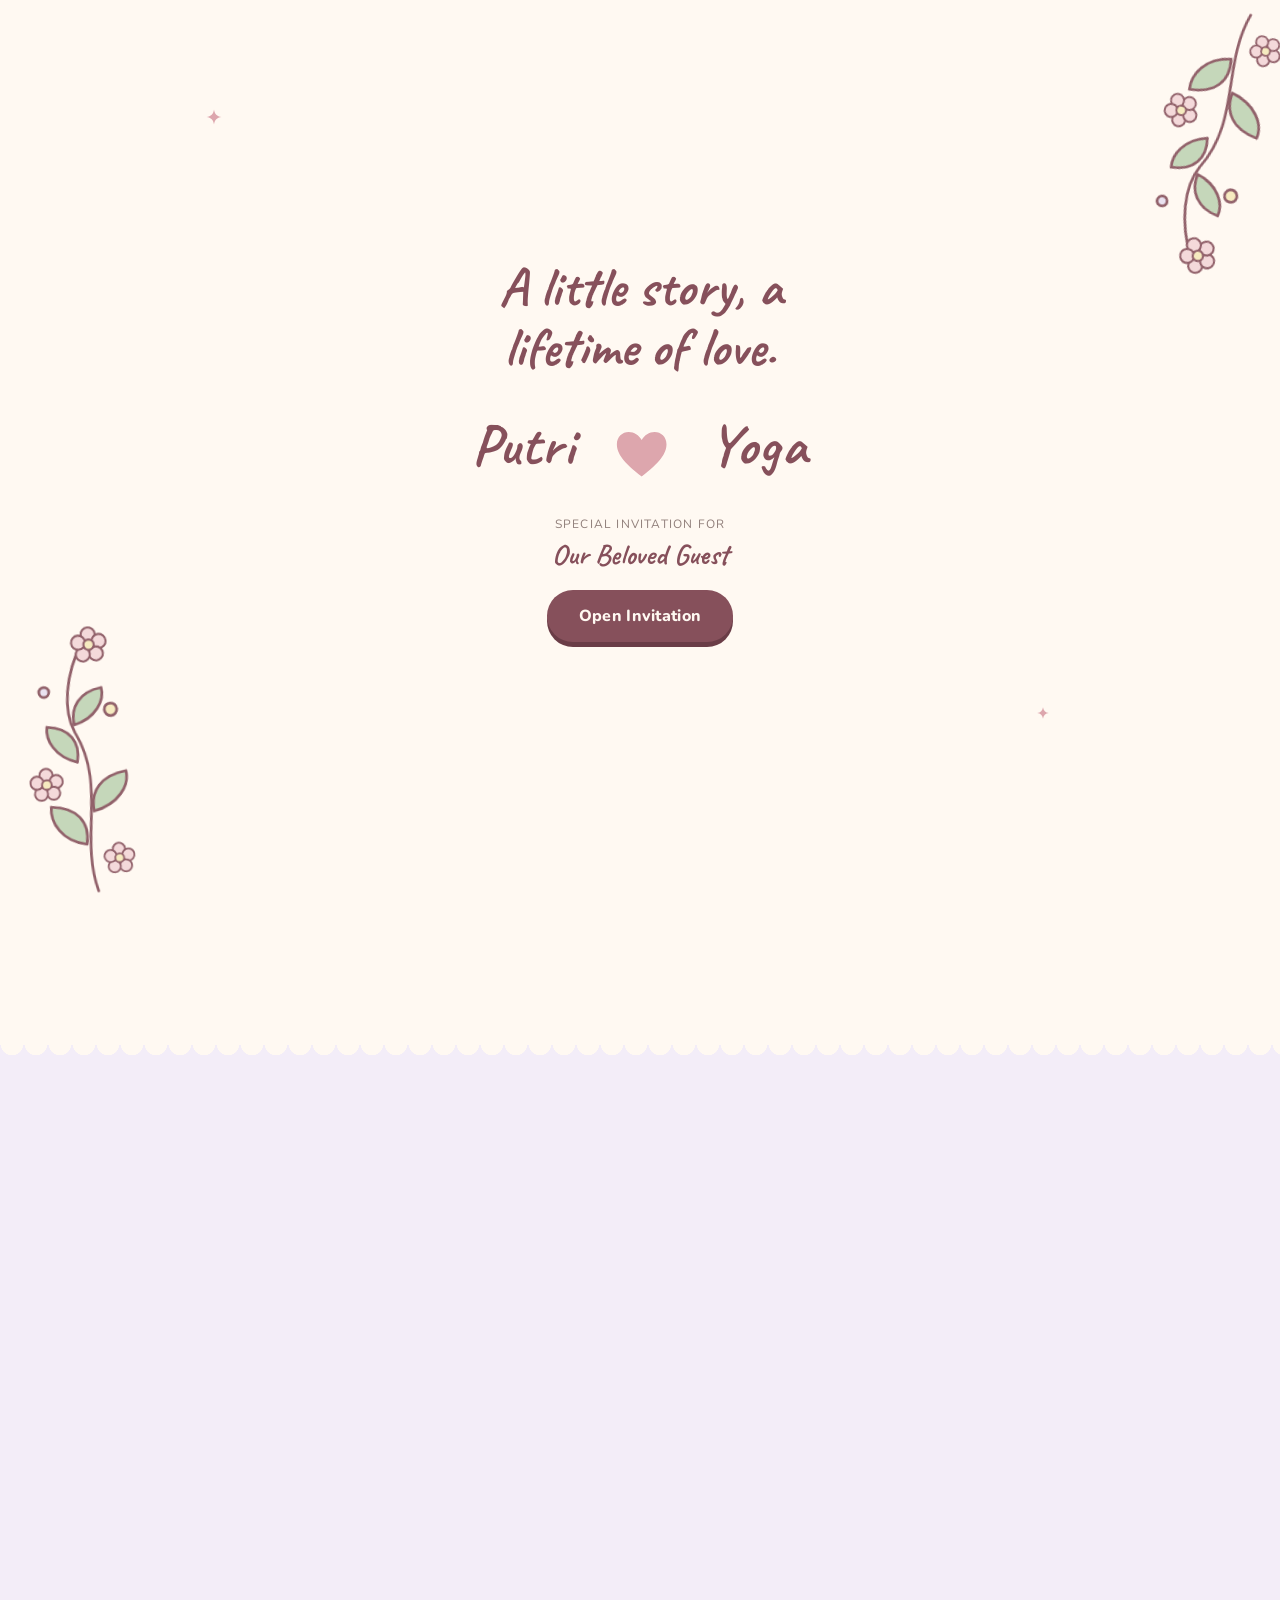
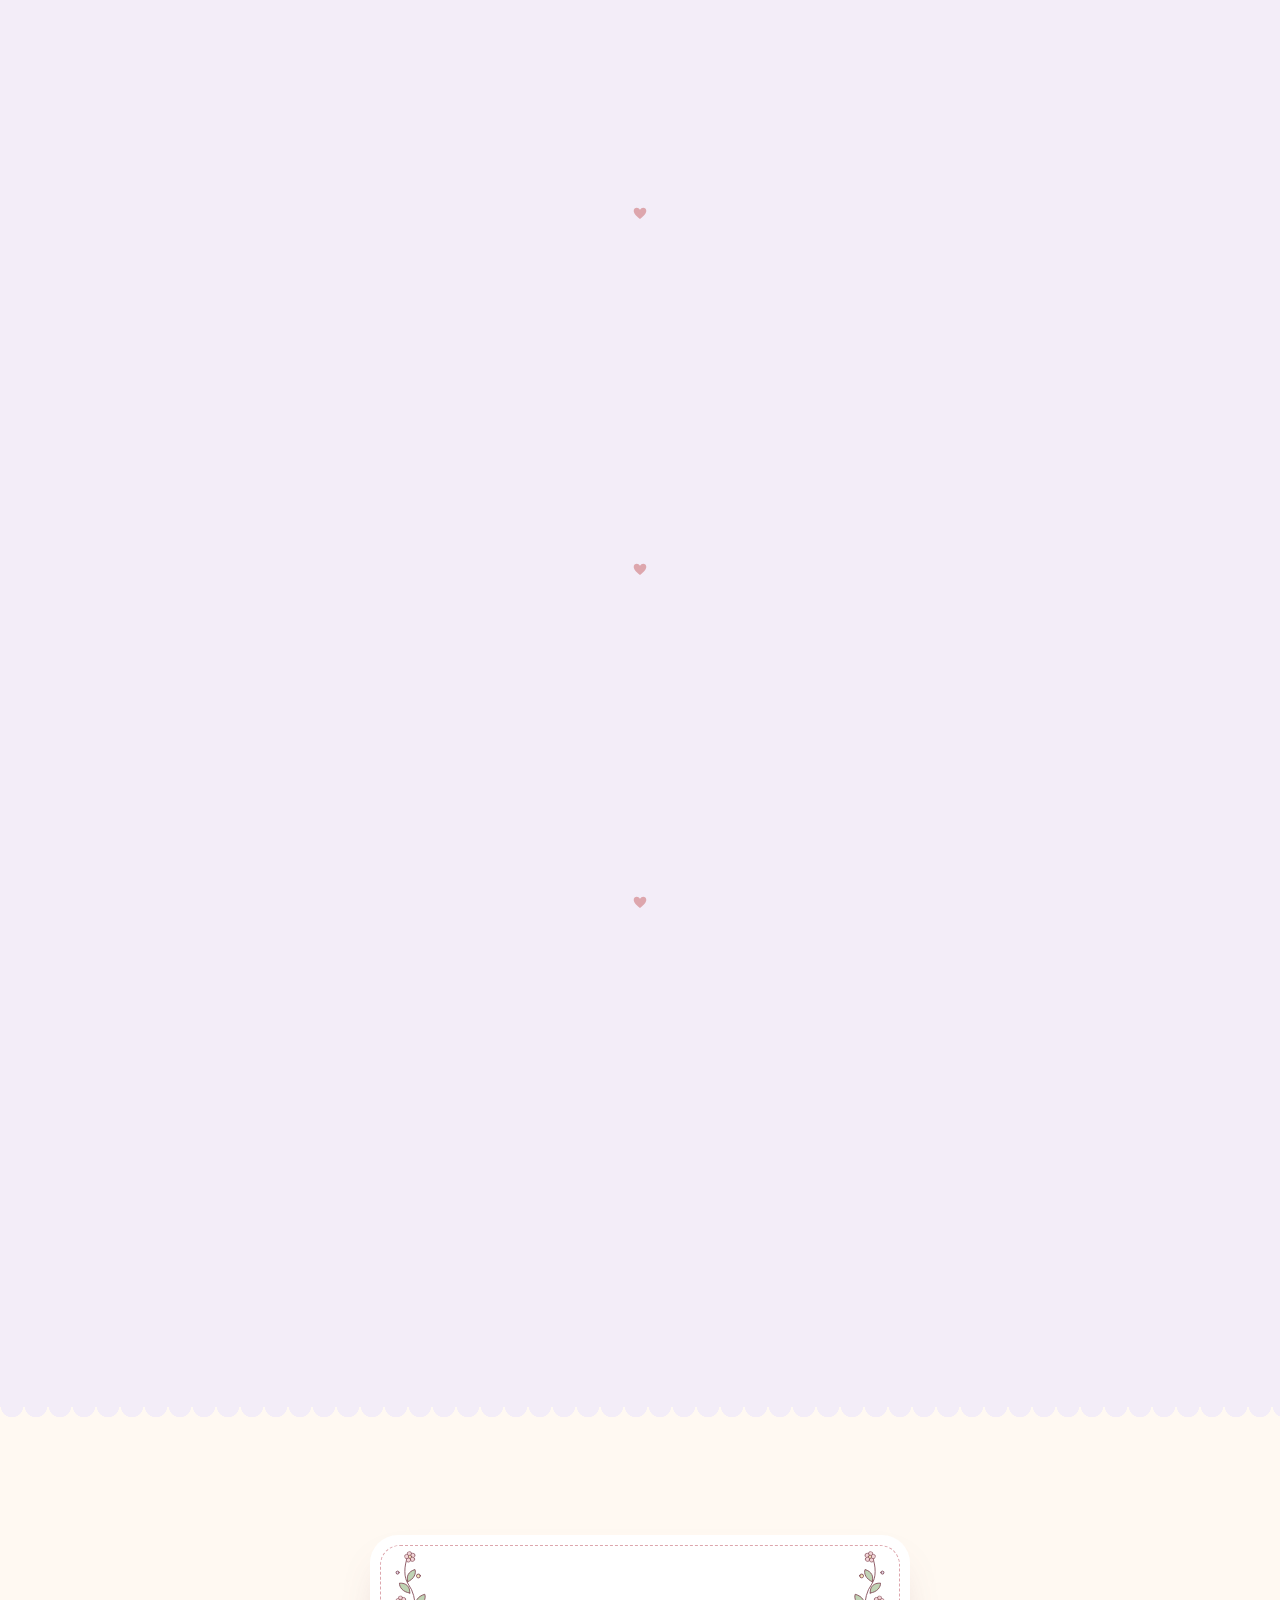
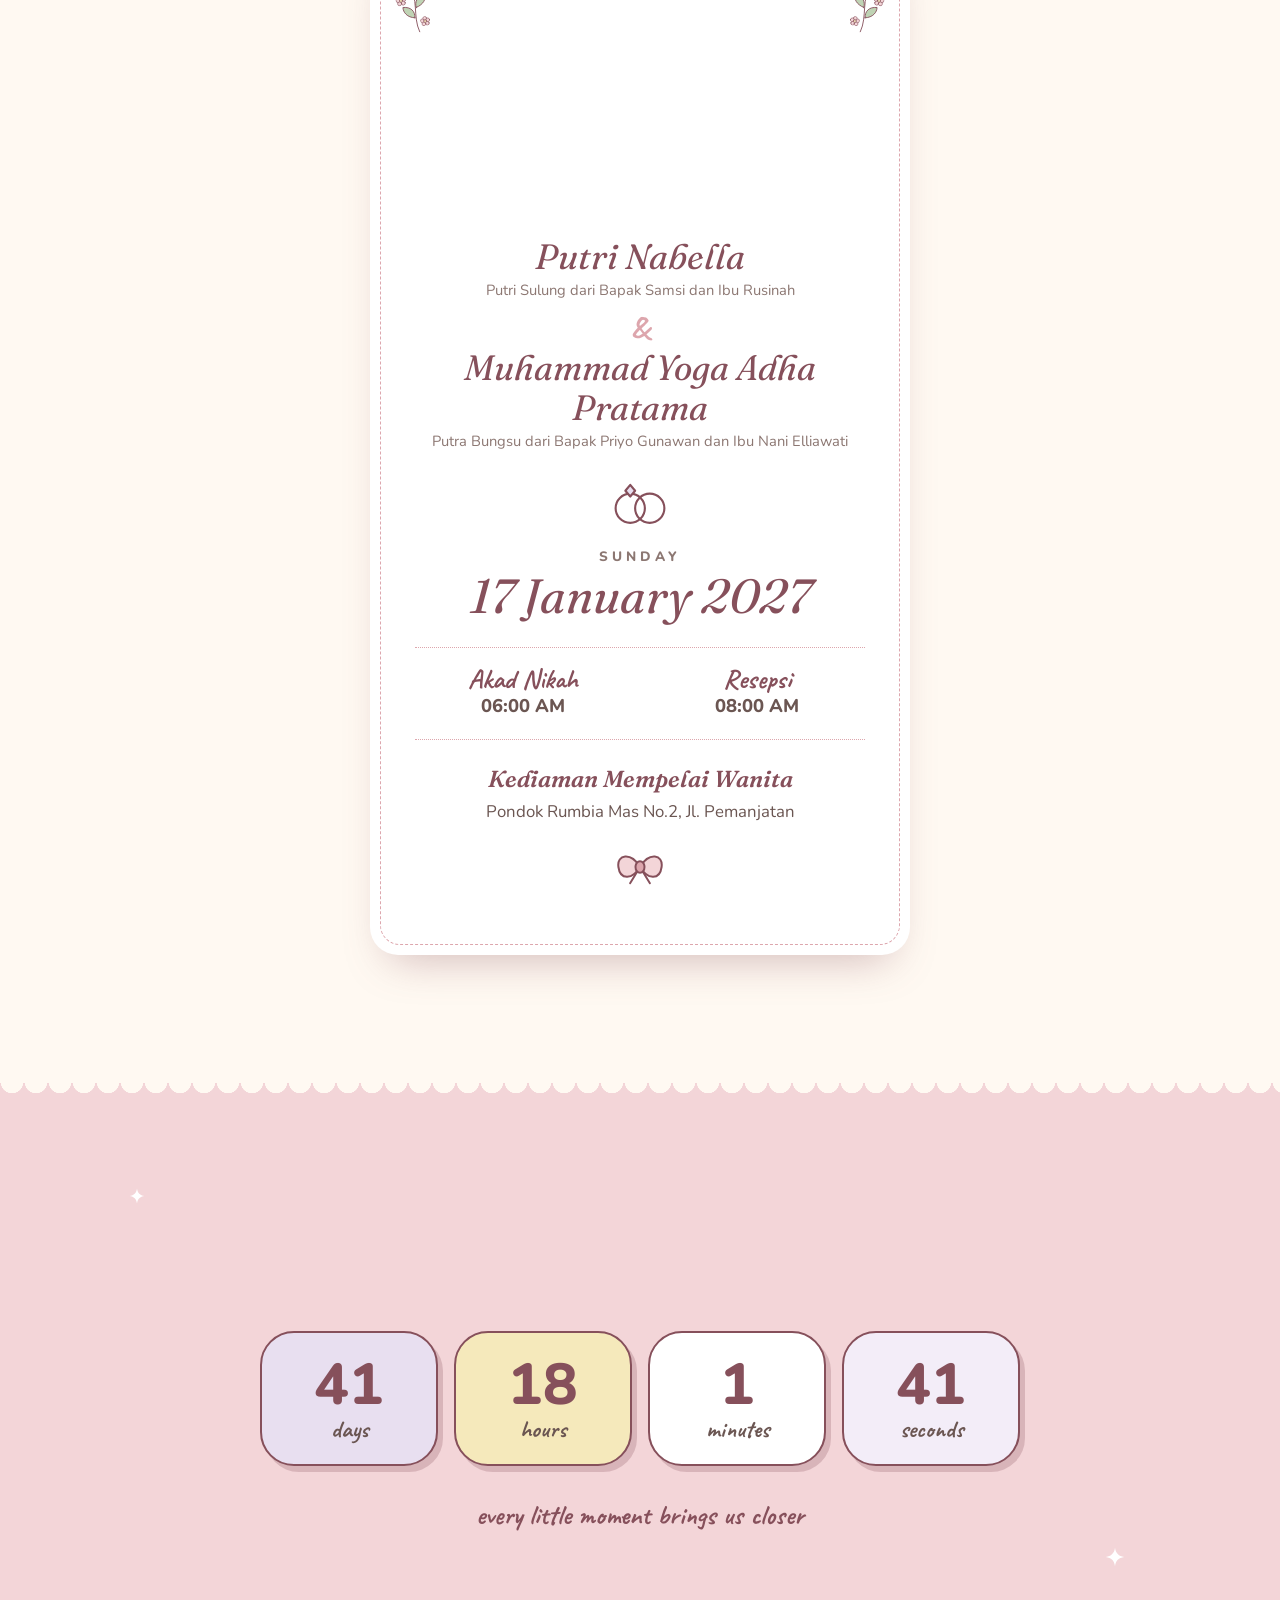
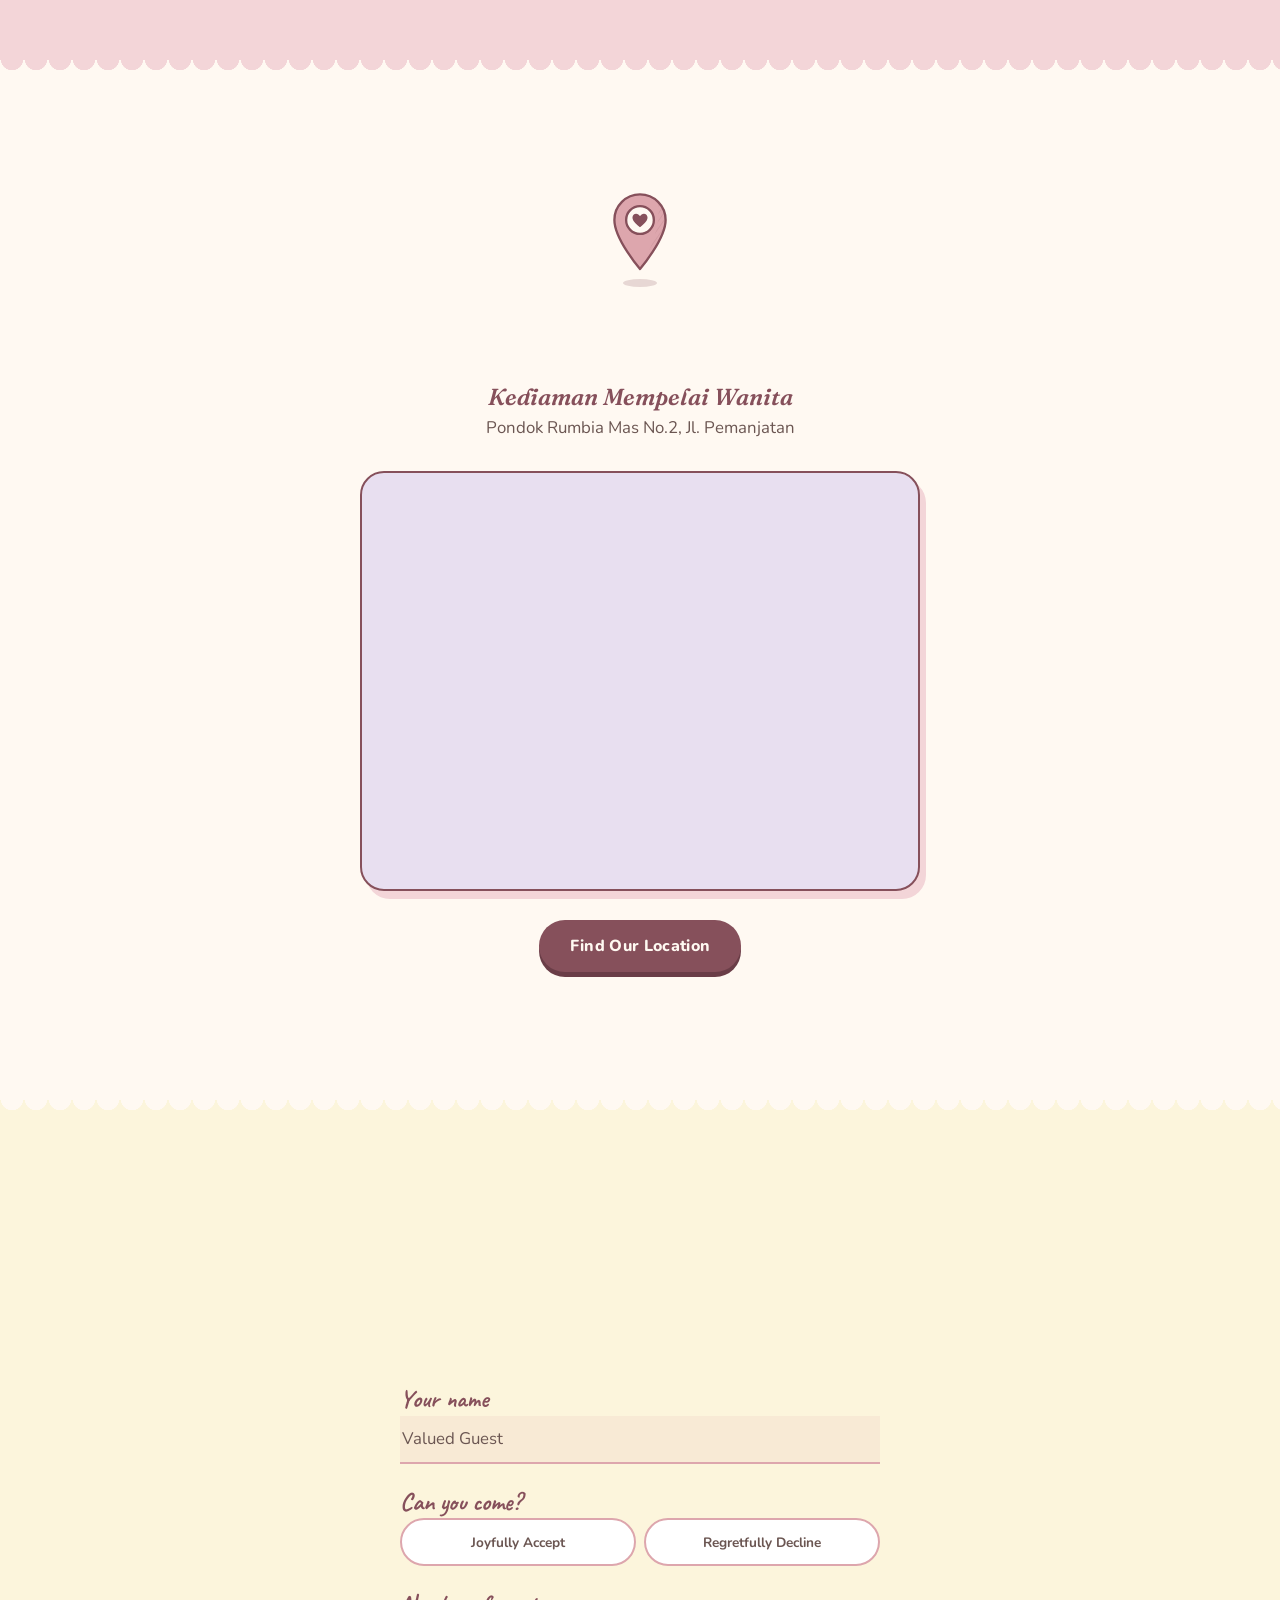
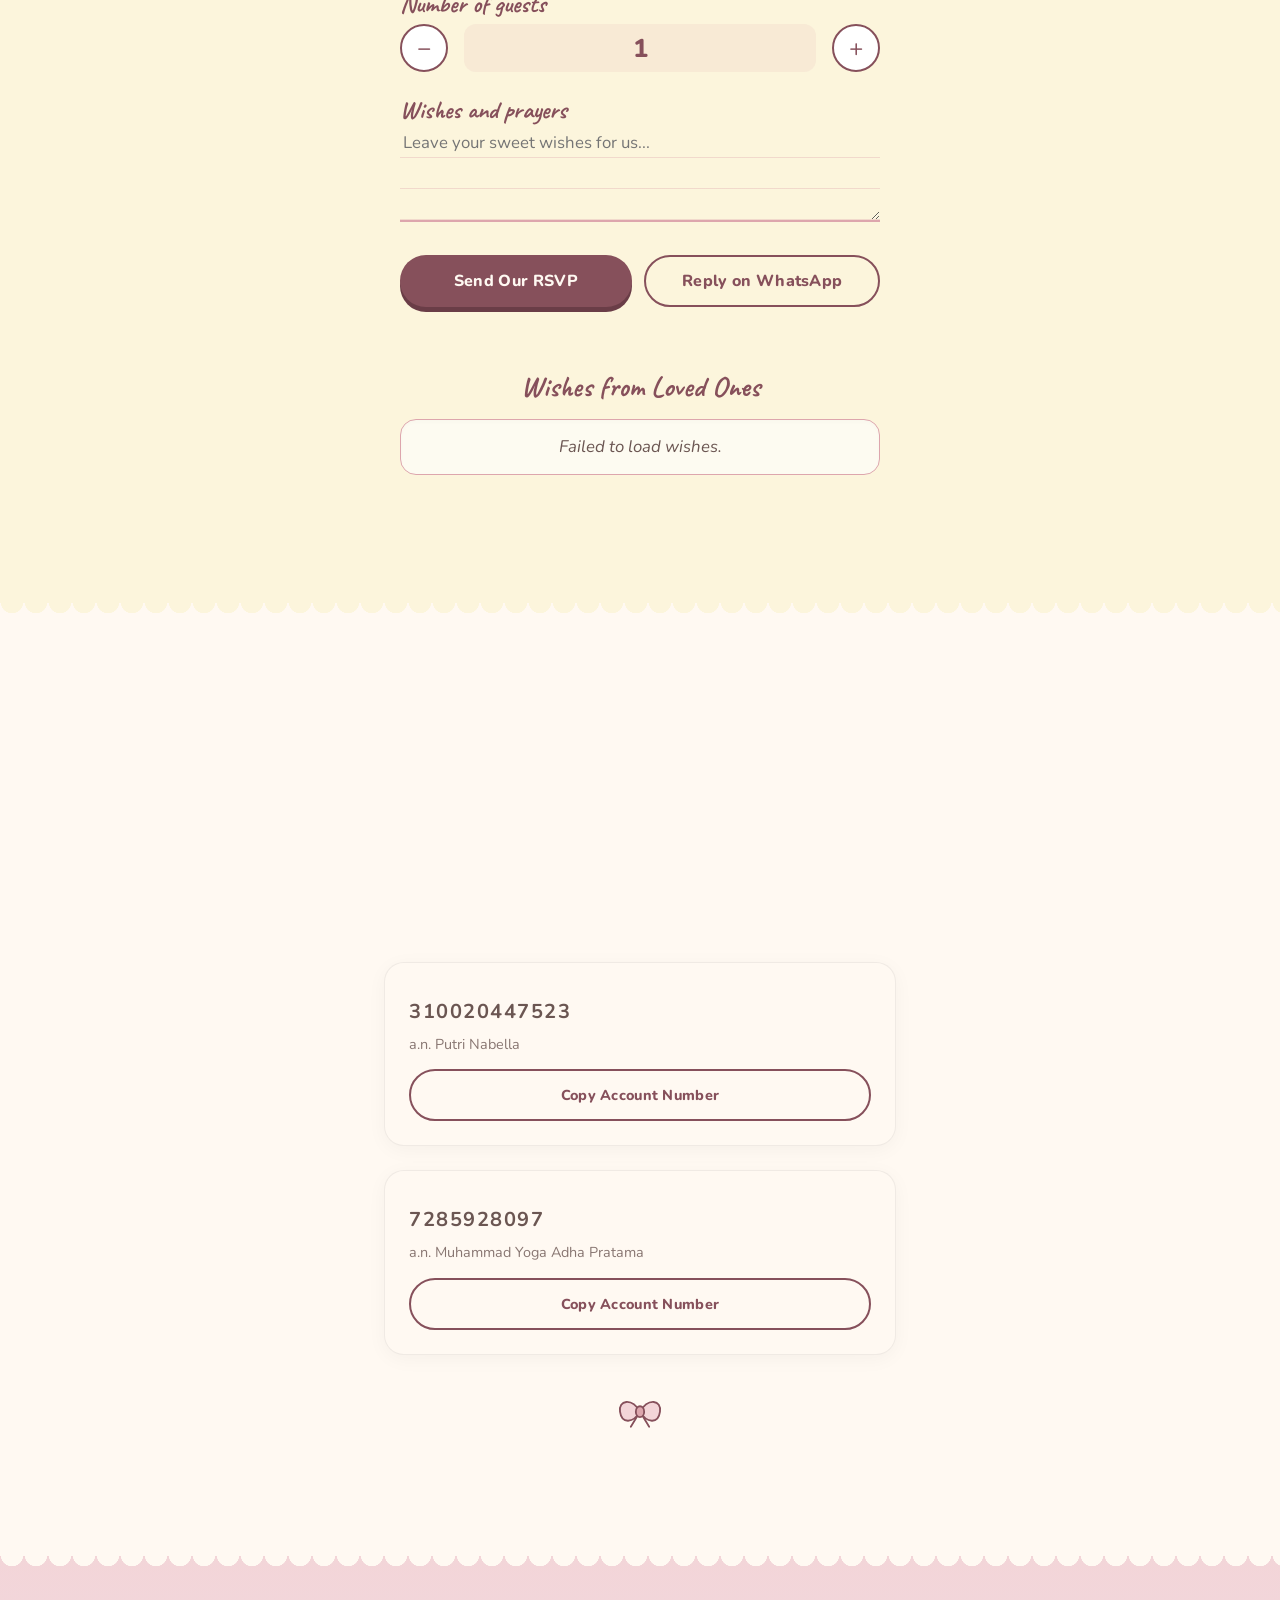
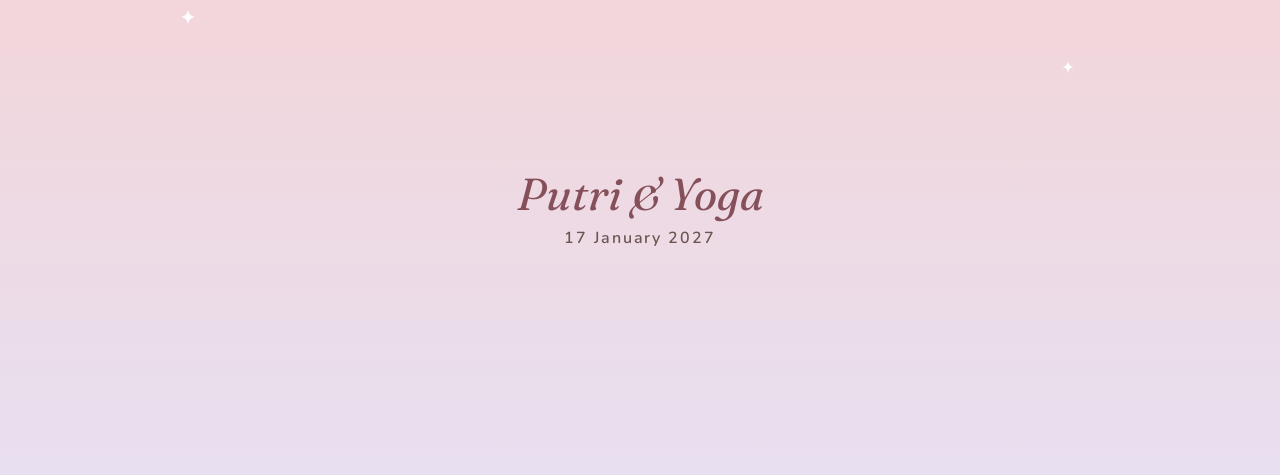
==== index.html @ 698d9c91 "feat: and web preview" ====
<!doctype html>
<html lang="en">
  <head>
    <meta charset="UTF-8" />
    <meta
      name="viewport"
      content="width=device-width, initial-scale=1, viewport-fit=cover"
    />
    <!-- Judul tab dibuat lebih ringkas dan compact -->
    <title>Putri &amp; Yoga Wedding</title>

    <!-- Favicon menggunakan gambar dari folder gallery -->
    <link rel="icon" type="image/x-icon" href="gallery/icon.ico" />
    <link rel="apple-touch-icon" href="gallery/icon.ico" />

    <meta
      name="description"
      content="A little story, a lifetime of love. You are invited to our wedding."
    />
    <!-- WhatsApp / social preview -->
    <meta property="og:title" content="Putri &amp; Yoga Wedding" />
    <meta
      property="og:description"
      content="A little story, a lifetime of love. Open our invitation."
    />
    <meta property="og:type" content="website" />
    <meta name="theme-color" content="#FFF9F2" />
    <meta
      property="og:image"
      content="https://putriandyoga.github.io/picture/ilustration.webp"
    />
    <link rel="preconnect" href="https://fonts.googleapis.com" />
    <link rel="preconnect" href="https://fonts.gstatic.com" crossorigin />
    <link
      href="https://fonts.googleapis.com/css2?family=Caveat:wght@500;700&family=Fraunces:ital,opsz,wght@0,9..144,400;0,9..144,600;1,9..144,400;1,9..144,600&family=Nunito:wght@400;600;800&display=swap"
      rel="stylesheet"
    />
    <link rel="stylesheet" href="style.css" />
    <noscript
      ><style>
        #intro {
          display: none;
        }
        .w,
        .rv,
        .pop {
          opacity: 1 !important;
          transform: none !important;
          filter: none !important;
        }
      </style></noscript
    >
  </head>
  <body class="locked">
    <!-- =====================================================================
     SVG LIBRARY — every illustration is drawn once here and reused.
     Same pencil outline (#86505B), same pastel fills, same hatch shading.
     ===================================================================== -->
    <svg
      width="0"
      height="0"
      style="position: absolute"
      aria-hidden="true"
      focusable="false"
    >
      <defs>
        <filter id="wobble" x="-5%" y="-5%" width="110%" height="110%">
          <feTurbulence
            type="fractalNoise"
            baseFrequency="0.035"
            numOctaves="2"
            seed="7"
            result="n"
          />
          <feDisplacementMap
            in="SourceGraphic"
            in2="n"
            scale="2.6"
            xChannelSelector="R"
            yChannelSelector="G"
          />
        </filter>
        <!-- colored-pencil hatching used for soft shading -->
        <pattern
          id="hatch"
          width="4"
          height="4"
          patternUnits="userSpaceOnUse"
          patternTransform="rotate(35)"
        >
          <line
            x1="0"
            y1="0"
            x2="0"
            y2="4"
            stroke="#86505B"
            stroke-width="1"
            stroke-opacity=".22"
          />
        </pattern>

        <!-- small decorations -->
        <symbol id="i-heart" viewBox="0 0 24 24">
          <path
            d="M12 21C5.2 15.8 2.6 12.3 2.6 8.8 2.6 6 4.7 4.2 7.1 4.2c2.1 0 3.8 1.2 4.9 3 1.1-1.8 2.8-3 4.9-3 2.4 0 4.5 1.8 4.5 4.6 0 3.5-2.6 7-9.4 12.2Z"
            fill="currentColor"
          />
        </symbol>
        <symbol id="i-sparkle" viewBox="0 0 24 24">
          <path
            d="M12 2C12.8 8 16 11.2 22 12C16 12.8 12.8 16 12 22C11.2 16 8 12.8 2 12C8 11.2 11.2 8 12 2Z"
            fill="currentColor"
          />
        </symbol>
        <symbol id="i-flower" viewBox="0 0 40 40">
          <g class="ln" stroke-width="1.6" fill="#F3D5D8">
            <circle cx="20" cy="9" r="7.5" />
            <circle cx="31" cy="17" r="7.5" />
            <circle cx="27" cy="30" r="7.5" />
            <circle cx="13" cy="30" r="7.5" />
            <circle cx="9" cy="17" r="7.5" />
          </g>
          <circle
            class="ln"
            stroke-width="1.6"
            cx="20"
            cy="20"
            r="5.5"
            fill="#F5E9BB"
          />
        </symbol>
        <symbol id="i-bow" viewBox="0 0 60 40">
          <path
            class="ln"
            d="M30 20C20 3 4 6 6 20C8 35 22 34 30 20Z"
            fill="#F3D5D8"
          />
          <path
            class="ln"
            d="M30 20C40 3 56 6 54 20C52 35 38 34 30 20Z"
            fill="#F3D5D8"
          />
          <path class="ln" d="M27 25L19 38M33 25L41 38" fill="none" />
          <ellipse class="ln" cx="30" cy="20" rx="5" ry="6.5" fill="#DDA6AD" />
        </symbol>
        <symbol id="i-rings" viewBox="0 0 80 50">
          <circle
            class="ln"
            cx="30"
            cy="30"
            r="15"
            fill="none"
            stroke="#DDA6AD"
            stroke-width="4.5"
          />
          <circle
            class="ln"
            cx="50"
            cy="30"
            r="15"
            fill="none"
            stroke="#E7CF7A"
            stroke-width="4.5"
          />
          <path
            class="ln"
            d="M30 6L35 12L30 18L25 12Z"
            fill="#E8DFF0"
            stroke-width="1.8"
          />
        </symbol>
        <symbol id="i-pin" viewBox="0 0 60 80">
          <path
            class="ln"
            d="M30 76C30 76 6 48 6 30A24 24 0 0 1 54 30C54 48 30 76 30 76Z"
            fill="#DDA6AD"
          />
          <path
            d="M30 76C30 76 54 48 54 30C54 24 51 18 47 14C50 40 36 64 30 76Z"
            fill="url(#hatch)"
          />
          <circle class="ln" cx="30" cy="30" r="13" fill="#FFF9F2" />
          <use
            href="#i-heart"
            x="21"
            y="21"
            width="18"
            height="18"
            color="#86505B"
          />
        </symbol>
        <!-- delicate floral branch -->
        <symbol id="i-branch" viewBox="0 0 120 220">
          <path
            class="ln"
            d="M70 214C58 170 84 130 62 86C54 68 58 40 74 14"
            fill="none"
          />
          <g class="ln" stroke-width="1.8" fill="#BFD3B4">
            <path d="M64 176C44 172 36 156 38 144C58 146 68 158 64 176Z" />
            <path d="M72 150C92 146 102 132 100 120C80 122 70 134 72 150Z" />
            <path d="M62 110C44 104 38 90 40 80C58 82 66 94 62 110Z" />
            <path d="M62 80C80 76 88 62 86 52C68 54 60 66 62 80Z" />
          </g>
          <use href="#i-flower" x="22" y="112" width="28" height="28" />
          <use href="#i-flower" x="76" y="176" width="26" height="26" />
          <use href="#i-flower" x="64" y="2" width="30" height="30" />
          <circle
            class="ln"
            stroke-width="1.6"
            cx="92"
            cy="70"
            r="5"
            fill="#F5E9BB"
          />
          <circle
            class="ln"
            stroke-width="1.6"
            cx="40"
            cy="52"
            r="4"
            fill="#E8DFF0"
          />
        </symbol>

        <!-- mini story scenes -->
        <symbol id="s-umbrella" viewBox="0 0 80 80">
          <g class="ln" fill="#F3D5D8">
            <path
              d="M6 36A24 24 0 0 1 54 36Q46 30 38 36Q30 30 22 36Q14 30 6 36Z"
            />
          </g>
          <path class="ln" d="M30 36V64Q30 70 24 68" fill="none" />
          <g class="ln" fill="#E8DFF0">
            <path
              d="M40 46A18 18 0 0 1 76 46Q70 41 64 46Q58 41 52 46Q46 41 40 46Z"
            />
          </g>
          <path class="ln" d="M58 46V68Q58 73 63 71" fill="none" />
          <path
            class="ln"
            stroke-width="1.8"
            d="M10 10v6M24 4v6M44 12v6M70 22v6M4 50v6"
            fill="none"
          />
        </symbol>
        <symbol id="s-cups" viewBox="0 0 80 80">
          <use
            href="#i-heart"
            x="28"
            y="4"
            width="24"
            height="24"
            color="#DDA6AD"
          />
          <path
            class="ln"
            d="M8 40H36V52A10 10 0 0 1 26 62H18A10 10 0 0 1 8 52Z"
            fill="#F5E9BB"
          />
          <path class="ln" d="M36 43H40A5 5 0 0 1 40 53H35" fill="none" />
          <path
            class="ln"
            d="M44 40H72V52A10 10 0 0 1 62 62H54A10 10 0 0 1 44 52Z"
            fill="#E8DFF0"
          />
          <path class="ln" d="M72 43H76A5 5 0 0 1 76 53H71" fill="none" />
          <path class="ln" d="M4 68H76" fill="none" />
        </symbol>
        <symbol id="s-plane" viewBox="0 0 80 80">
          <path class="ln" d="M10 42L72 14L52 66L39 46Z" fill="#FFF9F2" />
          <path class="ln" d="M72 14L39 46L36 60L52 66" fill="#E8DFF0" />
          <path
            class="ln"
            stroke-dasharray="3 5"
            d="M4 68C14 56 20 64 28 54"
            fill="none"
          />
        </symbol>
        <symbol id="s-rings" viewBox="0 0 80 80">
          <use href="#i-rings" x="0" y="16" width="80" height="50" />
          <use
            href="#i-sparkle"
            x="58"
            y="6"
            width="16"
            height="16"
            color="#DDA6AD"
          />
        </symbol>
      </defs>
    </svg>

    <div id="hearts" aria-hidden="true"></div>
    <audio id="bgm" loop preload="none"></audio>
    <button
      id="music"
      class="music"
      type="button"
      aria-label="Play background music"
      aria-pressed="false"
    >
      <svg
        class="note-ic ic"
        viewBox="0 0 24 24"
        style="width: 22px; height: 22px"
        fill="currentColor"
      >
        <path
          d="M9 18V6l11-2v12"
          fill="none"
          stroke="currentColor"
          stroke-width="2"
          stroke-linecap="round"
          stroke-linejoin="round"
        />
        <circle cx="6.5" cy="18" r="3" />
        <circle cx="17.5" cy="16" r="3" />
      </svg>
      <span class="eq"><i></i><i></i><i></i></span>
    </button>
    <div id="toast" class="toast" role="status" aria-live="polite"></div>

    <!-- =====================================================================
     SECTION 1 — OPENING ENVELOPE
     ===================================================================== -->
    <section id="intro" aria-label="Opening">
      <!-- Bunga Pojok (Fixed di ujung layar) -->
      <svg
        class="intro-corner"
        style="
          left: 0;
          bottom: 0;
          width: clamp(90px, 26vw, 150px);
          transform: rotate(-5deg);
        "
        viewBox="0 0 120 220"
        aria-hidden="true"
      >
        <use href="#i-branch" />
      </svg>
      <svg
        class="intro-corner"
        style="
          right: 0;
          top: 0;
          width: clamp(90px, 26vw, 150px);
          transform: scaleX(-1) rotate(165deg);
        "
        viewBox="0 0 120 220"
        aria-hidden="true"
      >
        <use href="#i-branch" />
      </svg>

      <svg
        class="twinkle"
        style="left: 16%; top: 12%; width: 18px; height: 18px"
        viewBox="0 0 24 24"
        aria-hidden="true"
      >
        <use href="#i-sparkle" />
      </svg>
      <svg
        class="twinkle"
        style="right: 18%; bottom: 20%; width: 14px; height: 14px; --dl: 1.2s"
        viewBox="0 0 24 24"
        aria-hidden="true"
      >
        <use href="#i-sparkle" />
      </svg>

      <!-- SEMUA KONTEN DIKUMPULKAN DI DALAM 1 GRUP TENGAH -->
      <div class="intro-top-group">
        <h2
          class="intro-title"
          id="introTitle"
          data-words="A little story, a lifetime of love."
        ></h2>

        <div class="stage" id="stage">
          <p class="intro-couple-names">
            <span data-cfg="bride"></span>
            <svg
              class="ic"
              viewBox="0 0 24 24"
              aria-label="and"
              style="
                width: 1.1em;
                height: 1.1em;
                vertical-align: middle;
                color: var(--rose);
                margin: 0 0.35em;
              "
            >
              <use href="#i-heart" />
            </svg>
            <span data-cfg="groom"></span>
          </p>
        </div>

        <div class="intro-bottom-wrap">
          <div class="intro-guest-box">
            <p class="intro-to">Special Invitation for</p>
            <h3 id="guestName" class="intro-guest-name">Our Beloved Guest</h3>
          </div>
          <button id="openBtn" class="btn intro-btn" type="button">
            Open Invitation
          </button>
        </div>
      </div>
    </section>
    <main id="site">
      <!-- =====================================================================
     SECTION 2 — WEDDING COVER
     ===================================================================== -->
      <section id="cover" class="sec bg-cream" aria-labelledby="coverNames">
        <svg
          class="twinkle"
          style="left: 12%; top: 16%; width: 16px; height: 16px"
          viewBox="0 0 24 24"
          aria-hidden="true"
        >
          <use href="#i-sparkle" />
        </svg>
        <svg
          class="twinkle"
          style="right: 12%; top: 32%; width: 20px; height: 20px; --dl: 1s"
          viewBox="0 0 24 24"
          aria-hidden="true"
        >
          <use href="#i-sparkle" />
        </svg>
        <div class="wrap">
          <p class="cover-top">THE WEDDING OF</p>
          <div class="arch plx" data-speed=".05">
            <!-- Replace with your own illustration: set CONFIG.couplePortraitSrc -->
            <div class="arch-in" id="portrait">
              <svg
                class="draw"
                viewBox="0 0 310 350"
                role="img"
                aria-label="Illustrated portrait of the couple"
              >
                <use href="#couple" />
              </svg>
            </div>
            <svg
              class="branch-l plx"
              data-speed="-.03"
              viewBox="0 0 120 220"
              aria-hidden="true"
            >
              <use href="#i-branch" />
            </svg>
            <svg
              class="branch-r plx"
              data-speed="-.03"
              viewBox="0 0 120 220"
              aria-hidden="true"
            >
              <use href="#i-branch" />
            </svg>
          </div>
          <h1 id="coverNames">
            <span class="nm rv-words" data-cfg="bride"></span>
            <span class="amp" aria-hidden="true">&amp;</span>
            <span class="nm rv-words" data-cfg="groom" data-base=".6s"></span>
          </h1>
          <p
            class="date-line rv-words"
            data-cfg="dateFull"
            data-base="1.2s"
          ></p>
          <p class="scroll-hint rv">scroll gently, our story is next</p>
        </div>
      </section>

      <!-- =====================================================================
     SECTION 3 — OUR LOVE STORY
     ===================================================================== -->
      <section
        id="story"
        class="sec bg-lav scallop"
        style="--prev: var(--cream)"
        aria-labelledby="storyH"
      >
        <div class="wrap">
          <header class="sec-head">
            <h2 id="storyH" class="script rv-words">Our little love story</h2>
            <svg class="scribble rv" viewBox="0 0 220 16" aria-hidden="true">
              <path pathLength="1" d="M4 10C34 2 62 16 96 8S160 4 216 9" />
            </svg>
          </header>
          <p class="diary-note rv">
            Dear friends and family, here are a few pages from our diary. Every
            page is a small moment that led us to this one.
          </p>
          <ol class="timeline">
            <li class="entry">
              <figure
                class="polaroid pop tape"
                data-cap="awkward first encounter"
                data-src="gallery/our-first-meet.webp"
                style="--r: -4deg"
                loading="lazy"
              ></figure>
              <div class="note rv">
                <svg class="mini" viewBox="0 0 80 80" aria-hidden="true">
                  <use href="#s-umbrella" />
                </svg>
                <h3>First meeting</h3>
                <span class="when">DECEMBER 27, 2020</span>
                <p>
                  New to college and completely lost, I called out to him after
                  seeing him pass by. Confused, he stopped a few meters away,
                  only to completely walk away when I tried to approach. I was
                  left halfway there and quite annoyed. We recreated this photo
                  two years later wearing the exact same outfits.
                </p>
              </div>
            </li>
            <li class="entry">
              <figure
                class="polaroid pop tape"
                data-cap="rushing through fries"
                data-src="gallery/our-date.webp"
                style="--r: 3deg"
                loading="lazy"
              ></figure>
              <div class="note rv">
                <svg class="mini" viewBox="0 0 80 80" aria-hidden="true">
                  <use href="#s-cups" />
                </svg>
                <h3>First date</h3>
                <span class="when">FEBRUARY 20, 2022</span>
                <p>
                  On my birthday, just 15 days after we started dating, we
                  grabbed a bite at the mall. Running short on time with a
                  massive portion of fries left, I kept quickly feeding them to
                  him so we could finish up and head home.
                </p>
              </div>
            </li>
            <li class="entry">
              <figure
                class="polaroid pop tape"
                data-cap="graduating together"
                data-src="gallery/our-graduation.webp"
                style="--r: -2deg"
                loading="lazy"
              ></figure>
              <div class="note rv">
                <svg class="mini" viewBox="0 0 80 80" aria-hidden="true">
                  <use href="#s-plane" />
                </svg>
                <h3>Graduation day</h3>
                <span class="when">JULY 3, 2024</span>
                <p>
                  After overcoming a whole lot of drama and hurdles, we finally
                  succeeded in graduating together on the same day, just as we
                  had always hoped.
                </p>
              </div>
            </li>
            <li class="entry">
              <figure
                class="polaroid pop tape"
                data-cap="forever and always"
                data-src="gallery/blue-bg.webp"
                style="--r: 4deg"
                loading="lazy"
              ></figure>
              <div class="note rv">
                <svg class="mini" viewBox="0 0 80 80" aria-hidden="true">
                  <use href="#s-rings" />
                </svg>
                <h3>Our Forever Story</h3>
                <span class="when">2022 UNTIL FOREVER</span>
                <p>
                  We have been serious about each other right from the very
                  beginning. Ever since we started dating in 2022, we have been
                  building our future together step by step. Now, as we step
                  into 2027, we are ready to take that next big step and look
                  forward to spending a lifetime of mornings side by side.
                </p>
              </div>
            </li>
          </ol>
        </div>
      </section>

      <!-- =====================================================================
     SECTION 4 — WEDDING ANNOUNCEMENT
     ===================================================================== -->
      <section
        id="invite"
        class="sec bg-cream scallop"
        style="--prev: var(--lav-soft)"
        aria-labelledby="inviteH"
      >
        <div class="wrap">
          <div class="card">
            <svg class="corner c-l" viewBox="0 0 120 220" aria-hidden="true">
              <use href="#i-branch" />
            </svg>
            <svg class="corner c-r" viewBox="0 0 120 220" aria-hidden="true">
              <use href="#i-branch" />
            </svg>
            <h2
              id="inviteH"
              class="script rv-words"
              style="padding: 1.6rem 1.2rem 0"
            >
              Two hearts, one beautiful beginning.
            </h2>
            <p class="invite-lead rv">
              Together with our beloved families, we joyfully invite you to
              celebrate our wedding.
            </p>

            <p class="fullname" data-cfg="brideFull"></p>
            <p class="parents" data-cfg="brideParents"></p>
            <p class="and" aria-hidden="true">&amp;</p>
            <p class="fullname" data-cfg="groomFull"></p>
            <p class="parents" data-cfg="groomParents"></p>

            <svg class="divider" viewBox="0 0 80 50" aria-hidden="true">
              <use href="#i-rings" />
            </svg>

            <p class="weekday" data-cfg="weekdayCaps"></p>
            <p class="big-date" data-cfg="dateLong"></p>
            <div class="times">
              <div><b>Akad Nikah</b><span data-cfg="ceremonyTime"></span></div>
              <div><b>Resepsi</b><span data-cfg="receptionTime"></span></div>
            </div>
            <p class="venue-name" data-cfg="venue"></p>
            <p
              data-cfg="address"
              style="max-width: 20rem; margin: 0.3rem auto 0"
            ></p>
            <svg
              style="width: 54px; margin-top: 1.4rem"
              viewBox="0 0 60 40"
              aria-hidden="true"
            >
              <use href="#i-bow" />
            </svg>
          </div>
        </div>
      </section>

      <!-- =====================================================================
     SECTION 5 — COUNTDOWN
     ===================================================================== -->
      <section
        id="countdown"
        class="sec bg-blush scallop"
        style="--prev: var(--cream)"
        aria-labelledby="cdH"
      >
        <svg
          class="twinkle"
          style="left: 10%; top: 18%; width: 18px; height: 18px; color: #fff"
          viewBox="0 0 24 24"
          aria-hidden="true"
        >
          <use href="#i-sparkle" />
        </svg>
        <svg
          class="twinkle"
          style="
            right: 12%;
            bottom: 16%;
            width: 22px;
            height: 22px;
            color: #fff;
            --dl: 1.4s;
          "
          viewBox="0 0 24 24"
          aria-hidden="true"
        >
          <use href="#i-sparkle" />
        </svg>
        <div class="wrap">
          <header class="sec-head">
            <h2 id="cdH" class="script rv-words">Until our forever begins</h2>
          </header>
          <div class="cd" role="timer" aria-label="Countdown to the wedding">
            <div class="cd-tile">
              <span class="num" id="cd-d">0</span><span class="lbl">days</span>
            </div>
            <div class="cd-tile">
              <span class="num" id="cd-h">0</span><span class="lbl">hours</span>
            </div>
            <div class="cd-tile">
              <span class="num" id="cd-m">0</span
              ><span class="lbl">minutes</span>
            </div>
            <div class="cd-tile">
              <span class="num" id="cd-s">0</span
              ><span class="lbl">seconds</span>
            </div>
          </div>
          <p class="cd-msg" id="cdMsg"></p>
        </div>
      </section>

      <!-- =====================================================================
     SECTION 6 — LOCATION
     ===================================================================== -->
      <section
        id="location"
        class="sec bg-cream scallop"
        style="--prev: var(--blush)"
        aria-labelledby="locH"
      >
        <div class="wrap">
          <svg
            class="pin"
            viewBox="0 0 60 80"
            role="img"
            aria-label="Location pin"
          >
            <use href="#i-pin" />
          </svg>
          <div class="pin-shadow" aria-hidden="true"></div>
          <h2 id="locH" class="script rv-words">Where we will be</h2>
          <p class="venue-name" style="margin-top: 1rem" data-cfg="venue"></p>
          <p
            data-cfg="address"
            style="max-width: 22rem; margin: 0.2rem auto 0"
          ></p>
          <div class="map-frame">
            <iframe
              id="mapFrame"
              title="Map showing the wedding venue"
              loading="lazy"
              referrerpolicy="no-referrer-when-downgrade"
            ></iframe>
          </div>
          <a id="mapBtn" class="btn" target="_blank" rel="noopener"
            >Find Our Location</a
          >
        </div>
      </section>

      <!-- =====================================================================
     SECTION 7 — RSVP
     ===================================================================== -->
      <section
        id="rsvp"
        class="sec bg-butter scallop"
        style="--prev: var(--cream)"
        aria-labelledby="rsvpH"
      >
        <div class="wrap">
          <header class="sec-head">
            <h2 id="rsvpH" class="script rv-words">
              Will you celebrate with us?
            </h2>
            <p class="rv" style="margin-top: 0.6rem">
              Please reply before <strong data-cfg="rsvpBy"></strong>.
            </p>
          </header>
          <form id="rsvpForm" novalidate>
            <div class="field">
              <label for="gName">Your name</label>
              <input
                type="text"
                id="gName"
                name="name"
                autocomplete="name"
                readonly
                style="
                  background: rgba(221, 166, 173, 0.15);
                  cursor: not-allowed;
                "
                required
              />
            </div>
            <fieldset class="field">
              <legend>Can you come?</legend>
              <div class="choices">
                <label class="choice"
                  ><input
                    type="radio"
                    name="attendance"
                    value="Joyfully Accept"
                    required
                  /><span>Joyfully Accept</span></label
                >
                <label class="choice"
                  ><input
                    type="radio"
                    name="attendance"
                    value="Regretfully Decline"
                  /><span>Regretfully Decline</span></label
                >
              </div>
            </fieldset>

            <div class="field">
              <label for="gCount">Number of guests</label>
              <div class="stepper">
                <button type="button" id="gMinus" aria-label="One fewer guest">
                  &minus;
                </button>
                <output id="gCount" aria-live="polite">1</output>
                <button type="button" id="gPlus" aria-label="One more guest">
                  +
                </button>
              </div>
            </div>
            <div class="field">
              <label for="gWish">Wishes and prayers</label
              ><textarea
                id="gWish"
                name="wishes"
                rows="3"
                placeholder="Leave your sweet wishes for us..."
                required
              ></textarea>
            </div>
            <div class="form-actions">
              <button class="btn" type="submit">Send Our RSVP</button>
              <button class="btn ghost" type="button" id="waBtn" hidden>
                Reply on WhatsApp
              </button>
            </div>
            <div id="status" role="status" aria-live="polite"></div>
          </form>

          <!-- Kotak Daftar Ucapan (Guest Book / Live RSVP List) -->
          <div id="rsvp-list-container" style="margin-top: 2.5rem">
            <h3
              class="script"
              style="
                text-align: center;
                font-size: 1.8rem;
                color: var(--burg);
                margin-bottom: 1rem;
              "
            >
              Wishes from Loved Ones
            </h3>
            <div id="rsvpEntries" class="rsvp-entries-box">
              <p
                style="
                  text-align: center;
                  font-style: italic;
                  color: var(--text-light, #666);
                "
              >
                Loading wishes...
              </p>
            </div>
          </div>

          <!-- Setup notes: removed automatically once CONFIG.rsvpEndpoint is filled in -->
          <details class="dev-note" id="devNote">
            <summary>
              For the couple: connect this form (hidden from guests once
              connected)
            </summary>
            <p style="margin-top: 0.5rem">
              <b>Nothing is saved yet.</b> Until you set
              <code>CONFIG.rsvpEndpoint</code>, this form only shows a notice.
              To collect replies in Google Sheets:
            </p>
            <ol style="margin: 0.5rem 0 0.5rem 1.2rem">
              <li>Create a Google Sheet, then Extensions &gt; Apps Script.</li>
              <li>Paste the code below and save.</li>
              <li>
                Deploy &gt; New deployment &gt; Web app. Execute as: Me. Who has
                access: Anyone.
              </li>
              <li>
                Copy the Web app URL into <code>CONFIG.rsvpEndpoint</code> at
                the top of the script.
              </li>
            </ol>
            <pre>
function doPost(e) {
  var sh = SpreadsheetApp.getActiveSpreadsheet().getActiveSheet();
  var p = e.parameter;
  sh.appendRow([new Date(), p.name, p.attendance, p.guests, p.wishes]);
  return ContentService.createTextOutput('ok');
}
function doGet(e) {
  var sh = SpreadsheetApp.getActiveSpreadsheet().getActiveSheet();
  var rows = sh.getDataRange().getValues();
  var data = [];
  for (var i = 1; i < rows.length; i++) {
    data.push({ date: rows[i][0], name: rows[i][1], attendance: rows[i][2], guests: rows[i][3], wishes: rows[i][4] });
  }
  return ContentService.createTextOutput(JSON.stringify(data)).setMimeType(ContentService.MimeType.JSON);
}</pre
            >
          </details>
        </div>
      </section>
      <!-- =====================================================================
      SECTION 8 — WEDDING GIFT / KADO
      ===================================================================== -->
      <section
        id="gift"
        class="sec bg-cream scallop"
        style="--prev: var(--butter-soft)"
        aria-labelledby="giftH"
      >
        <div
          class="wrap"
          style="max-width: 32rem; margin: 0 auto; text-align: center"
        >
          <header class="sec-head">
            <h2 id="giftH" class="script rv-words">
              A little note about gifts
            </h2>
            <svg class="scribble rv" viewBox="0 0 220 16" aria-hidden="true">
              <path pathLength="1" d="M4 10C34 2 62 16 96 8S160 4 216 9" />
            </svg>
          </header>

          <p class="invite-lead rv" style="margin-bottom: 2rem">
            Your presence is already the greatest gift. If you would still like
            to give something as a token of love, here is how:
          </p>

          <!-- Gift Container dengan Gaya Amplop/Card yang Lebih Manis -->
          <div
            class="gift-grid"
            style="
              display: flex;
              flex-direction: column;
              gap: 1.5rem;
              text-align: left;
            "
          >
            <!-- Bank Putri -->
            <div
              style="
                background: var(--cream, #fff);
                padding: 1.5rem;
                border-radius: 20px;
                box-shadow: 0 4px 20px rgba(0, 0, 0, 0.04);
                border: 1px solid rgba(0, 0, 0, 0.06);
              "
            >
              <div
                style="
                  display: flex;
                  flex-direction: column;
                  gap: 0.8rem;
                  margin-top: 0.5rem;
                "
              >
                <div>
                  <p
                    class="copy-text"
                    style="
                      font-size: 1.25rem;
                      letter-spacing: 1.5px;
                      font-weight: 700;
                      margin-bottom: 0.2rem;
                    "
                  >
                    310020447523
                  </p>
                  <p style="font-size: 0.9rem; opacity: 0.8">
                    a.n. Putri Nabella
                  </p>
                </div>
                <!-- Tombol disesuaikan persis dengan style button RSVP (.btn.ghost) -->
                <button
                  type="button"
                  class="btn ghost copy-btn"
                  data-clipboard="310020447523"
                  style="
                    width: 100%;
                    padding: 0.6rem 1rem;
                    font-size: 0.9rem;
                    border-radius: 999px;
                    cursor: pointer;
                    text-align: center;
                    justify-content: center;
                  "
                  onclick="copyToClipboard(this)"
                >
                  Copy Account Number
                </button>
              </div>
            </div>

            <!-- Bank Yoga -->
            <div
              style="
                background: var(--cream, #fff);
                padding: 1.5rem;
                border-radius: 20px;
                box-shadow: 0 4px 20px rgba(0, 0, 0, 0.04);
                border: 1px solid rgba(0, 0, 0, 0.06);
              "
            >
              <div
                style="
                  display: flex;
                  flex-direction: column;
                  gap: 0.8rem;
                  margin-top: 0.5rem;
                "
              >
                <div>
                  <p
                    class="copy-text"
                    style="
                      font-size: 1.25rem;
                      letter-spacing: 1.5px;
                      font-weight: 700;
                      margin-bottom: 0.2rem;
                    "
                  >
                    7285928097
                  </p>
                  <p style="font-size: 0.9rem; opacity: 0.8">
                    a.n. Muhammad Yoga Adha Pratama
                  </p>
                </div>
                <button
                  type="button"
                  class="btn ghost copy-btn"
                  data-clipboard="7285928097"
                  style="
                    width: 100%;
                    padding: 0.6rem 1rem;
                    font-size: 0.9rem;
                    border-radius: 999px;
                    cursor: pointer;
                    text-align: center;
                    justify-content: center;
                  "
                  onclick="copyToClipboard(this)"
                >
                  Copy Account Number
                </button>
              </div>
            </div>
          </div>

          <svg
            style="width: 50px; margin: 2.5rem auto 0; display: block"
            viewBox="0 0 60 40"
            aria-hidden="true"
          >
            <use href="#i-bow" />
          </svg>
        </div>
      </section>

      <!-- =====================================================================
     SECTION 9 — CLOSING
     ===================================================================== -->
      <section
        id="closing"
        class="sec scallop"
        style="--prev: var(--cream)"
        aria-labelledby="closeH"
      >
        <svg
          class="twinkle"
          style="left: 14%; top: 10%; width: 18px; height: 18px; color: #fff"
          viewBox="0 0 24 24"
          aria-hidden="true"
        >
          <use href="#i-sparkle" />
        </svg>
        <svg
          class="twinkle"
          style="
            right: 16%;
            top: 20%;
            width: 14px;
            height: 14px;
            color: #fff;
            --dl: 1.5s;
          "
          viewBox="0 0 24 24"
          aria-hidden="true"
        >
          <use href="#i-sparkle" />
        </svg>
        <div class="wrap">
          <h2
            id="closeH"
            class="close-line rv-words"
            data-words="And so, forever begins."
          ></h2>
          <p class="close-names">
            <span data-cfg="bride"></span> &amp; <span data-cfg="groom"></span>
          </p>
          <p class="close-date" data-cfg="dateLong"></p>
          <div class="fin-note">
            <p>the end, and the beginning</p>
            <button type="button" class="btn ghost" id="replayBtn">
              Read our story again
            </button>
          </div>
        </div>
      </section>
    </main>

    <!-- LIGHTBOX -->
    <div
      id="lightbox"
      role="dialog"
      aria-modal="true"
      aria-label="Photo viewer"
    >
      <button class="lb-btn lb-close" type="button" aria-label="Close photo">
        &times;
      </button>
      <button class="lb-btn lb-prev" type="button" aria-label="Previous photo">
        &lsaquo;
      </button>
      <figure class="lb-fig">
        <div class="lb-media" id="lbMedia"></div>
        <figcaption id="lbCap"></figcaption>
      </figure>
      <button class="lb-btn lb-next" type="button" aria-label="Next photo">
        &rsaquo;
      </button>
    </div>
    <script src="script.js"></script>
  </body>
</html>
---- style.css ----
/* =====================================================================
   0. DESIGN TOKENS
   ===================================================================== */
:root {
  --blush: #f3d5d8;
  --rose: #dda6ad;
  --cream: #fff9f2;
  --lav: #e8dff0;
  --butter: #f5e9bb;
  --burg: #86505b;
  --brown: #8c7772;
  /* tints derived from the palette for large background areas */
  --lav-soft: #f3edf8;
  --butter-soft: #fcf5dc;
  --blush-soft: #fae8ea;
  --text: #6b5652; /* darker warm brown so body copy stays readable */
  --sage: #bfd3b4;
  --serif: "Fraunces", Georgia, serif;
  --hand: "Caveat", "Segoe Script", cursive;
  --sans: "Nunito", system-ui, sans-serif;
}
* {
  box-sizing: border-box;
  margin: 0;
  padding: 0;
}
html {
  scroll-behavior: smooth;
  -webkit-text-size-adjust: 100%;
}
body {
  background: var(--cream);
  color: var(--text);
  font: 400 1.05rem/1.7 var(--sans);
  overflow-x: hidden;
}
body.locked {
  overflow: hidden;
}
h1,
h2,
h3 {
  font-weight: 400;
}
button {
  font: inherit;
  color: inherit;
  cursor: pointer;
}
:focus-visible {
  outline: 3px dashed var(--burg);
  outline-offset: 4px;
  border-radius: 6px;
}
.sr-only {
  position: absolute;
  width: 1px;
  height: 1px;
  overflow: hidden;
  clip: rect(0 0 0 0);
  white-space: nowrap;
}

/* hand-drawn line style used inside every SVG illustration */
.ln {
  stroke: #86505b;
  stroke-width: 2.2;
  stroke-linejoin: round;
  stroke-linecap: round;
}
.draw {
  filter: url(#wobble);
} /* gives outlines a pencil wobble */

/* =====================================================================
   1. SHARED LAYOUT
   ===================================================================== */
.sec {
  position: relative;
  padding: clamp(4.5rem, 12vw, 8rem) 1.25rem;
  text-align: center;
  overflow: hidden;
}
.wrap {
  position: relative;
  z-index: 2;
  max-width: 980px;
  margin: 0 auto;
}
.bg-cream {
  background: var(--cream);
}
.bg-lav {
  background: var(--lav-soft);
}
.bg-butter {
  background: var(--butter-soft);
}
.bg-blush {
  background: var(--blush);
}
/* scalloped top edge, colour comes from the previous section (--prev) */
.scallop::before {
  content: "";
  position: absolute;
  top: -1px;
  left: 0;
  right: 0;
  height: 14px;
  z-index: 3;
  background: radial-gradient(
      circle at 12px 0,
      var(--prev) 11px,
      transparent 11.5px
    )
    0 0/24px 100% repeat-x;
}
.script {
  font-family: var(--hand);
  font-weight: 700;
  color: var(--burg);
  font-size: clamp(2.3rem, 9vw, 3.6rem);
  line-height: 1.1;
}
.serif {
  font-family: var(--serif);
  font-style: italic;
  color: var(--burg);
}
.caption {
  font-family: var(--hand);
  font-size: 1.45rem;
  color: var(--brown);
  line-height: 1.2;
}
.sec-head {
  margin-bottom: clamp(2rem, 6vw, 3.5rem);
}
.scribble {
  display: block;
  margin: 0.4rem auto 0;
  width: min(220px, 60%);
  height: 16px;
  overflow: visible;
}
.scribble path {
  fill: none;
  stroke: var(--rose);
  stroke-width: 3;
  stroke-linecap: round;
  stroke-dasharray: 1;
  stroke-dashoffset: 1;
  transition: stroke-dashoffset 1.6s ease 0.6s;
}
.in .scribble path,
.scribble.in path {
  stroke-dashoffset: 0;
}
.btn {
  display: inline-flex;
  align-items: center;
  justify-content: center;
  gap: 0.5rem;
  min-height: 52px;
  padding: 0.7rem 1.9rem;
  background: var(--burg);
  color: var(--cream);
  border: 0;
  border-radius: 999px;
  font: 800 1rem var(--sans);
  letter-spacing: 0.02em;
  text-decoration: none;
  box-shadow: 0 5px 0 #6a3d47;
  transition:
    transform 0.2s,
    box-shadow 0.2s;
}
.btn:hover {
  transform: translateY(-2px);
  box-shadow: 0 7px 0 #6a3d47;
}
.btn:active {
  transform: translateY(3px);
  box-shadow: 0 2px 0 #6a3d47;
}
.btn.ghost {
  background: transparent;
  color: var(--burg);
  border: 2px solid var(--burg);
  box-shadow: none;
}
.btn svg {
  width: 18px;
  height: 18px;
}
svg.ic {
  display: inline-block;
  width: 1em;
  height: 1em;
  vertical-align: -0.12em;
}

/* =====================================================================
   2. WORD-BY-WORD "LYRIC VIDEO" TEXT + SCROLL REVEALS
   ===================================================================== */
.w {
  display: inline-block;
  opacity: 0;
  transform: translateY(0.55em) scale(0.96);
  filter: blur(3px);
  transition:
    opacity 0.8s ease,
    transform 0.8s cubic-bezier(0.2, 0.8, 0.2, 1),
    filter 0.8s ease;
  transition-delay: calc(var(--i, 0) * 0.15s + var(--base, 0s));
}
.in .w {
  opacity: 1;
  transform: none;
  filter: none;
}
.rv {
  opacity: 0;
  transform: translateY(16px);
  transition:
    opacity 1s ease,
    transform 1s ease;
}
.rv.in {
  opacity: 1;
  transform: none;
}
.plx {
  translate: 0 var(--py, 0px);
} /* parallax offset set from JS */

/* =====================================================================
   3. FLOATING HEARTS, SPARKLES
   ===================================================================== */
#hearts {
  position: fixed;
  inset: 0;
  z-index: 5;
  pointer-events: none;
  overflow: hidden;
}
.fl {
  position: absolute;
  bottom: -40px;
  left: var(--x);
  width: var(--s);
  height: var(--s);
  color: var(--c);
  opacity: 0;
  animation: rise var(--d) linear var(--dl) infinite;
}
@keyframes rise {
  0% {
    transform: translate(0, 0) rotate(-8deg);
    opacity: 0;
  }
  10% {
    opacity: 0.5;
  }
  50% {
    transform: translate(20px, -55vh) rotate(8deg);
  }
  90% {
    opacity: 0.4;
  }
  100% {
    transform: translate(-10px, -115vh) rotate(-6deg);
    opacity: 0;
  }
}
.twinkle {
  position: absolute;
  color: var(--rose);
  animation: twinkle 3.6s ease-in-out infinite;
  animation-delay: var(--dl, 0s);
}
@keyframes twinkle {
  0%,
  100% {
    opacity: 0.25;
    transform: scale(0.7) rotate(0);
  }
  50% {
    opacity: 1;
    transform: scale(1) rotate(20deg);
  }
}
.bob {
  animation: bob 5s ease-in-out infinite;
}
@keyframes bob {
  0%,
  100% {
    transform: translateY(0);
  }
  50% {
    transform: translateY(-8px);
  }
}

/* =====================================================================
   4. OPENING / ENVELOPE
   ===================================================================== */

#intro {
  position: fixed;
  inset: 0;
  z-index: 100;
  background: var(--cream);
  display: flex;
  flex-direction: column;
  align-items: center;
  justify-content: center; /* Memusatkan seluruh isi tepat di tengah layar */
  padding: 2.5rem 1.5rem;
  overflow: hidden;
  text-align: center;
  clip-path: circle(150% at 50% 50%);
  transition: clip-path 1.5s cubic-bezier(0.7, 0, 0.25, 1);
}

#intro.leaving {
  clip-path: circle(0% at 50% 50%);
}

/* Membungkus seluruh konten agar tersusun di tengah dengan jarak rapat */
.intro-top-group {
  display: flex;
  flex-direction: column;
  align-items: center;
  justify-content: center;
  width: 100%;
  max-width: 420px;
  gap: 1.2rem; /* Mengatur jarak antar elemen (judul, nama couple, tamu, tombol) */
  margin: auto;
}

.intro-title {
  font-family: var(--hand);
  font-weight: 700;
  color: var(--burg);
  font-size: clamp(2.2rem, 8vw, 3.4rem);
  line-height: 1.1;
  max-width: 12em;
  position: relative;
  z-index: 2;
  text-wrap: balance;
  opacity: 0;
  transform: translateY(16px);
  transition:
    opacity 1s ease 0.2s,
    transform 1s ease 0.2s;
}
#intro.ready .intro-title {
  opacity: 1;
  transform: none;
}

/* Nama Couple (Dibuat Lebih Besar) */
.intro-couple-names {
  font-family: var(--hand);
  font-weight: 700;
  font-size: clamp(2.5rem, 9vw, 3.6rem); /* Diperbesar dari ukuran sebelumnya */
  color: var(--burg);
  position: relative;
  z-index: 2;
  opacity: 0;
  transform: translateY(16px);
  transition:
    opacity 1s ease 0.4s,
    transform 1s ease 0.4s;
  letter-spacing: 0.02em;
}

#intro.ready .intro-couple-names {
  opacity: 1;
  transform: none;
}

.intro-couple-names .ic {
  color: var(--rose);
  margin: 0 0.35em;
  vertical-align: middle;
  width: 1.25em; /* Ikon love ikut diperbesar agar seimbang */
  height: 1.25em;
}

/* Memaksa sudut bunga selalu menempel presisi di pojok layar HP */
.intro-corner {
  position: fixed !important;
  opacity: 0.9;
  pointer-events: none;
  z-index: 1;
}

/* Tombol Open Invitation (Ukuran menyesuaikan panjang teks, tidak full width) */
.intro-btn {
  opacity: 0;
  transform: translateY(16px);
  transition:
    opacity 1s ease 0.6s,
    transform 1s ease 0.6s,
    transform 0.2s,
    box-shadow 0.2s;
  position: relative;
  z-index: 2;
  width: auto; /* Mengikuti ukuran teks */
  padding: 0.75rem 2rem; /* Menambahkan ruang di kiri-kanan tombol */
  margin-top: 0.3rem;
}
#intro.ready .intro-btn {
  opacity: 1;
  transform: none;
}

/* Grup Bawah (Nama Tamu & Tombol) */
.intro-bottom-wrap {
  display: flex;
  flex-direction: column;
  align-items: center;
  gap: 0.8rem;
  width: 100%;
  position: relative;
  z-index: 2;
}

.intro-guest-box {
  opacity: 0;
  transform: translateY(16px);
  animation: fadeInGuest 1s ease 0.5s forwards;
}

.intro-to {
  font-size: 0.75rem;
  letter-spacing: 0.1em;
  color: var(--text);
  opacity: 0.75;
  margin-bottom: 0.2rem;
  text-transform: uppercase;
}

.intro-guest-name {
  font-family: var(--hand);
  font-weight: 700;
  color: var(--burg);
  font-size: clamp(1.3rem, 4vw, 1.8rem);
  line-height: 1.2;
}

@keyframes fadeInGuest {
  to {
    opacity: 1;
    transform: translateY(0);
  }
}
/* Nama Couple (Tepat di tengah, animasi muncul bersamaan dengan mulus) */
/* .intro-couple-names {
  font-family: var(--hand);
  font-weight: 700;
  font-size: clamp(2rem, 7vw, 2.8rem);
  color: var(--burg);
  position: relative;
  z-index: 2;
  opacity: 0;
  transform: translateY(16px);
  transition:
    opacity 1s ease 0.4s,
    transform 1s ease 0.4s;
  letter-spacing: 0.02em;
}

#intro.ready .intro-couple-names {
  opacity: 1;
  transform: none;
} */

/* =====================================================================
   5. COVER
   ===================================================================== */
#cover {
  padding-top: clamp(3rem, 8vw, 5rem);
  min-height: 100svh;
  display: flex;
  align-items: center;
}
.cover-top {
  font: 800 0.8rem var(--sans);
  letter-spacing: 0.38em;
  color: var(--burg);
  margin-bottom: 1.6rem;
}
.arch {
  position: relative;
  width: min(300px, 76vw);
  aspect-ratio: 4/5;
  margin: 0 auto 1.8rem;
  background: var(--lav);
  border-radius: 999px 999px 28px 28px;
  border: 2px solid var(--burg);
  display: flex;
  align-items: flex-end;
  justify-content: center;
  box-shadow: 8px 10px 0 var(--blush);
}
.arch-in {
  position: absolute;
  inset: 0;
  border-radius: inherit;
  overflow: hidden;
  display: flex;
  align-items: flex-end;
  justify-content: center;
}
.arch-in svg,
.arch-in img {
  width: 92%;
  height: auto;
}
.arch-in img {
  width: 100%;
  height: 100%;
  object-fit: cover;
}
.arch .branch-l,
.arch .branch-r {
  position: absolute;
  bottom: -6px;
  width: clamp(58px, 19vw, 86px);
  z-index: 3;
}
.arch .branch-l {
  left: -30px;
  transform: rotate(-8deg);
}
.arch .branch-r {
  right: -30px;
  transform: scaleX(-1) rotate(-8deg);
}
.arch .twinkle {
  z-index: 3;
}
.nm {
  display: block;
  font: italic 400 clamp(3.2rem, 16vw, 6.4rem)/1 var(--serif);
  color: var(--burg);
}
.amp {
  display: block;
  font: 700 clamp(2.4rem, 9vw, 3.4rem)/1 var(--hand);
  color: var(--rose);
  margin: 0.1em 0;
}
.date-line {
  margin-top: 1.4rem;
  font: 600 1.1rem var(--sans);
  color: var(--brown);
  letter-spacing: 0.06em;
}
.scroll-hint {
  margin-top: 2.2rem;
  font-family: var(--hand);
  font-size: 1.4rem;
  color: var(--brown);
}

/* =====================================================================
   6. LOVE STORY (diary)
   ===================================================================== */
.diary-note {
  max-width: 34rem;
  margin: 0 auto clamp(2.5rem, 7vw, 4rem);
}
.timeline {
  list-style: none;
  display: grid;
  gap: clamp(2.6rem, 7vw, 4.5rem);
  max-width: 820px;
  margin: 0 auto;
}
.entry {
  display: grid;
  gap: 1.4rem;
  justify-items: center;
  position: relative;
}
.entry + .entry::before {
  content: "";
  position: absolute;
  top: calc(clamp(2.6rem, 7vw, 4.5rem) / -2 - 8px);
  left: 50%;
  width: 16px;
  height: 16px;
  margin-left: -8px;
  background: var(--rose);
  -webkit-mask: url("data:image/svg+xml,%3Csvg xmlns='http://www.w3.org/2000/svg' viewBox='0 0 24 24'%3E%3Cpath d='M12 21C5.2 15.8 2.6 12.3 2.6 8.8 2.6 6 4.7 4.2 7.1 4.2c2.1 0 3.8 1.2 4.9 3 1.1-1.8 2.8-3 4.9-3 2.4 0 4.5 1.8 4.5 4.6 0 3.5-2.6 7-9.4 12.2Z'/%3E%3C/svg%3E")
    center/contain no-repeat;
  mask: url("data:image/svg+xml,%3Csvg xmlns='http://www.w3.org/2000/svg' viewBox='0 0 24 24'%3E%3Cpath d='M12 21C5.2 15.8 2.6 12.3 2.6 8.8 2.6 6 4.7 4.2 7.1 4.2c2.1 0 3.8 1.2 4.9 3 1.1-1.8 2.8-3 4.9-3 2.4 0 4.5 1.8 4.5 4.6 0 3.5-2.6 7-9.4 12.2Z'/%3E%3C/svg%3E")
    center/contain no-repeat;
}
.entry .polaroid {
  width: min(230px, 66vw);
}
.note {
  max-width: 22rem;
}
.note .mini {
  width: 64px;
  height: 64px;
  margin-bottom: 0.2rem;
}
.note h3 {
  font: 700 2rem/1.1 var(--hand);
  color: var(--burg);
}
.note .when {
  display: block;
  font: 600 0.8rem var(--sans);
  color: var(--brown);
  letter-spacing: 0.12em;
  margin: 0.2rem 0 0.5rem;
}
@media (min-width: 760px) {
  .entry {
    grid-template-columns: 1fr 1fr;
    gap: 3rem;
    align-items: center;
    justify-items: center;
  }
  .note {
    text-align: left;
  }
  .entry:nth-child(even) .polaroid {
    order: 2;
  }
  .entry:nth-child(even) .note {
    text-align: right;
  }
  .entry:nth-child(even) .note .mini {
    margin-left: auto;
  }
}

/* =====================================================================
   7. POLAROIDS (story + gallery)
   ===================================================================== */
.polaroid {
  --r: 0deg;
  display: block;
  position: relative;
  background: #fffefa;
  padding: 10px 10px 0;
  border: 0;
  border-radius: 8px;
  text-align: center;
  box-shadow:
    0 2px 0 rgba(134, 80, 91, 0.08),
    0 12px 26px -10px rgba(134, 80, 91, 0.35);
  transform: rotate(var(--r));
  transition:
    transform 0.5s cubic-bezier(0.2, 0.9, 0.3, 1.2),
    box-shadow 0.4s,
    opacity 0.8s ease;
}
.polaroid .media {
  aspect-ratio: 1;
  border-radius: 4px;
  overflow: hidden;
  background: var(--lav);
}
.polaroid img {
  width: 100%;
  height: 100%;
  object-fit: cover;
  display: block;
}
.polaroid figcaption,
.polaroid .cap {
  display: block;
  font: 500 1.35rem/1 var(--hand);
  color: var(--brown);
  padding: 0.55rem 0 0.7rem;
}
.polaroid.pop {
  opacity: 0;
  transform: translateY(36px) rotate(calc(var(--r) + 9deg)) scale(0.92);
}
.polaroid.pop.in {
  opacity: 1;
  transform: rotate(var(--r));
}
button.polaroid {
  cursor: zoom-in;
}
.polaroid.in:hover,
.polaroid.in:focus-visible {
  transform: rotate(0) translateY(-6px) scale(1.04);
  box-shadow:
    0 2px 0 rgba(134, 80, 91, 0.08),
    0 20px 30px -12px rgba(134, 80, 91, 0.4);
}
.tape::before {
  content: "";
  position: absolute;
  top: -12px;
  left: 50%;
  width: 74px;
  height: 24px;
  margin-left: -37px;
  transform: rotate(-3deg);
  background: rgba(245, 233, 187, 0.85);
  box-shadow: 0 1px 2px rgba(134, 80, 91, 0.15);
  z-index: 2;
}
/* placeholder shown until you add a real photo */
.ph {
  width: 100%;
  height: 100%;
  display: flex;
  flex-direction: column;
  align-items: center;
  justify-content: center;
  gap: 0.3rem;
  color: var(--burg);
  background: var(--ph, var(--lav));
}
.ph svg {
  width: 34%;
  height: auto;
  color: var(--rose);
}
.ph span {
  font: 500 1.15rem var(--hand);
  color: var(--brown);
}

/* =====================================================================
   8. INVITATION CARD
   ===================================================================== */
.card {
  position: relative;
  max-width: 540px;
  margin: 0 auto;
  background: #fff;
  border-radius: 28px;
  padding: clamp(2.6rem, 9vw, 3.8rem) clamp(1.4rem, 6vw, 2.8rem);
  box-shadow: 0 22px 44px -20px rgba(134, 80, 91, 0.4);
}
.card::after {
  content: "";
  position: absolute;
  inset: 10px;
  border: 1.5px dashed var(--rose);
  border-radius: 20px;
  pointer-events: none;
}
.card .corner {
  position: absolute;
  top: 16px;
  width: 46px;
  z-index: 1;
}
.card .c-l {
  left: 16px;
  transform: rotate(-10deg);
}
.card .c-r {
  right: 16px;
  transform: scaleX(-1) rotate(-10deg);
}
.card .invite-lead {
  margin: 0.4rem auto 1.6rem;
  max-width: 25rem;
}
.fullname {
  font: italic 400 clamp(1.7rem, 7vw, 2.2rem)/1.15 var(--serif);
  color: var(--burg);
}
.parents {
  font-size: 0.92rem;
  color: var(--brown);
  margin-bottom: 0.4rem;
}
.and {
  font: 700 2rem var(--hand);
  color: var(--rose);
  line-height: 1.2;
}
.divider {
  width: 78px;
  margin: 1.6rem auto 1.2rem;
  display: block;
}
.big-date {
  font: italic 400 clamp(2.2rem, 10vw, 3rem)/1.05 var(--serif);
  color: var(--burg);
}
.weekday {
  font: 800 0.85rem var(--sans);
  letter-spacing: 0.3em;
  color: var(--brown);
  margin-bottom: 0.3rem;
}
.times {
  display: grid;
  grid-template-columns: 1fr 1fr;
  gap: 1rem;
  margin: 1.6rem 0;
  padding: 1.1rem 0;
  border-block: 1.5px dotted var(--rose);
}
.times b {
  display: block;
  font: 700 1.7rem/1 var(--hand);
  color: var(--burg);
}
.times span {
  font: 800 1.15rem var(--sans);
  color: var(--text);
}
.venue-name {
  font: italic 600 1.45rem/1.2 var(--serif);
  color: var(--burg);
}

/* =====================================================================
   9. COUNTDOWN
   ===================================================================== */
.cd {
  display: grid;
  grid-template-columns: repeat(2, 1fr);
  gap: 1rem;
  max-width: 520px;
  margin: 0 auto;
}
@media (min-width: 620px) {
  .cd {
    grid-template-columns: repeat(4, 1fr);
    max-width: 760px;
  }
}
.cd-tile {
  position: relative;
  border-radius: 34px;
  padding: 1.5rem 0.4rem 1.1rem;
  background: var(--lav);
  border: 2px solid var(--burg);
  box-shadow: 5px 6px 0 rgba(134, 80, 91, 0.25);
}
.cd-tile:nth-child(2) {
  background: var(--butter);
}
.cd-tile:nth-child(3) {
  background: #fff;
}
.cd-tile:nth-child(4) {
  background: var(--lav-soft);
}
.cd-tile .num {
  display: block;
  font: 800 clamp(2.4rem, 11vw, 3.6rem)/1 var(--sans);
  color: var(--burg);
  font-variant-numeric: tabular-nums;
}
.cd-tile .num.tick {
  animation: tick 0.45s ease;
}
@keyframes tick {
  0% {
    transform: translateY(-8px) scale(0.9);
    opacity: 0.4;
  }
  100% {
    transform: none;
    opacity: 1;
  }
}
.cd-tile .lbl {
  font: 700 1.5rem var(--hand);
  color: var(--text);
}
.cd-msg {
  margin-top: 2rem;
  font: 700 1.7rem var(--hand);
  color: var(--burg);
}

/* =====================================================================
   10. GALLERY + LIGHTBOX
   ===================================================================== */
.grid {
  display: grid;
  grid-template-columns: repeat(2, 1fr);
  gap: 1.6rem 1rem;
  max-width: 860px;
  margin: 0 auto;
  padding-inline: 0.2rem;
}
@media (min-width: 720px) {
  .grid {
    grid-template-columns: repeat(3, 1fr);
    gap: 2.4rem 1.6rem;
  }
}
.grid .polaroid {
  width: 100%;
}
.grid .polaroid:nth-child(3n + 2) {
  margin-top: 1.4rem;
}
#lightbox {
  position: fixed;
  inset: 0;
  z-index: 200;
  display: grid;
  place-items: center;
  background: rgba(107, 66, 76, 0.86);
  opacity: 0;
  visibility: hidden;
  transition:
    opacity 0.4s,
    visibility 0.4s;
  padding: 1rem;
}
#lightbox.open {
  opacity: 1;
  visibility: visible;
}
.lb-fig {
  background: #fffefa;
  padding: 12px 12px 0;
  border-radius: 10px;
  width: min(86vw, 520px);
  transform: scale(0.9) rotate(-2deg);
  transition: transform 0.5s cubic-bezier(0.2, 0.9, 0.3, 1.2);
}
#lightbox.open .lb-fig {
  transform: none;
}
.lb-media {
  aspect-ratio: 1;
  border-radius: 6px;
  overflow: hidden;
  transition: opacity 0.25s;
}
.lb-media img {
  width: 100%;
  height: 100%;
  object-fit: cover;
  display: block;
}
.lb-fig figcaption {
  font: 500 1.6rem var(--hand);
  color: var(--brown);
  padding: 0.6rem 0 0.8rem;
}
.lb-btn {
  position: absolute;
  width: 48px;
  height: 48px;
  border-radius: 50%;
  border: 0;
  background: var(--cream);
  color: var(--burg);
  font-size: 1.7rem;
  line-height: 1;
  display: grid;
  place-items: center;
}
.lb-close {
  top: 14px;
  right: 14px;
}
.lb-prev {
  left: 10px;
  top: 50%;
  margin-top: -24px;
}
.lb-next {
  right: 10px;
  top: 50%;
  margin-top: -24px;
}

/* =====================================================================
   11. LOCATION
   ===================================================================== */
.pin {
  width: 64px;
  margin: 0 auto 0.6rem;
  display: block;
  animation: bob 2.6s ease-in-out infinite;
}
.pin-shadow {
  width: 34px;
  height: 8px;
  margin: -4px auto 1rem;
  border-radius: 50%;
  background: rgba(134, 80, 91, 0.2);
  animation: shadow 2.6s ease-in-out infinite;
}
@keyframes shadow {
  0%,
  100% {
    transform: scaleX(1);
    opacity: 0.8;
  }
  50% {
    transform: scaleX(0.7);
    opacity: 0.5;
  }
}
.map-frame {
  width: min(100%, 560px);
  aspect-ratio: 4/3;
  margin: 1.8rem auto;
  border-radius: 24px;
  overflow: hidden;
  border: 2px solid var(--burg);
  box-shadow: 6px 8px 0 var(--blush);
  background: var(--lav);
}
.map-frame iframe {
  width: 100%;
  height: 100%;
  border: 0;
  display: block;
}

/* =====================================================================
   12. RSVP
   ===================================================================== */
/* form {
  max-width: 480px;
  margin: 0 auto;
  display: grid;
  gap: 1.5rem;
  text-align: left;
}
.field > label,
.field legend {
  display: block;
  font: 700 1.55rem/1.1 var(--hand);
  color: var(--burg);
  margin-bottom: 0.2rem;
}
fieldset {
  border: 0;
}
input[type="text"],
textarea {
  width: 100%;
  font: inherit;
  font-size: 1.05rem;
  color: var(--text);
  background: transparent;
  border: 0;
  border-bottom: 2px solid var(--rose);
  border-radius: 0;
  padding: 0.55rem 0.1rem;
  transition: border-color 0.2s;
}
textarea {
  resize: vertical;
  min-height: 84px;
  background: linear-gradient(
      transparent 0 30px,
      rgba(221, 166, 173, 0.35) 30px 31px
    )
    0 0/100% 31px;
  line-height: 31px;
  padding: 0 0.2rem;
}
input:focus,
textarea:focus {
  outline: 0;
  border-color: var(--burg);
}
.choices {
  display: grid;
  gap: 0.7rem;
}
@media (min-width: 460px) {
  .choices {
    grid-template-columns: 1fr 1fr;
  }
}
.choice input {
  position: absolute;
  opacity: 0;
}
.choice span {
  display: flex;
  align-items: center;
  justify-content: center;
  gap: 0.4rem;
  min-height: 52px;
  padding: 0.5rem 1rem;
  border: 2px solid var(--rose);
  border-radius: 999px;
  background: #fff;
  font-weight: 700;
  text-align: center;
  transition: 0.2s;
  cursor: pointer;
  color: var(--text);
}
.choice input:checked + span {
  background: var(--burg);
  border-color: var(--burg);
  color: var(--cream);
}
.choice input:focus-visible + span {
  outline: 3px dashed var(--burg);
  outline-offset: 3px;
}
.stepper {
  display: inline-flex;
  align-items: center;
  gap: 0.9rem;
}
.stepper button {
  width: 48px;
  height: 48px;
  border-radius: 50%;
  border: 2px solid var(--burg);
  background: #fff;
  color: var(--burg);
  font-size: 1.5rem;
  line-height: 1;
}
.stepper output {
  min-width: 2ch;
  text-align: center;
  font: 800 1.7rem var(--sans);
  color: var(--burg);
}
.form-actions {
  display: grid;
  gap: 0.8rem;
  justify-items: center;
}
#status {
  min-height: 3.2rem;
  text-align: center;
  font-weight: 600;
  color: var(--burg);
}
#status.warn {
  background: var(--butter);
  border-radius: 16px;
  padding: 0.8rem 1rem;
}
.dev-note {
  max-width: 480px;
  margin: 2rem auto 0;
  text-align: left;
  font-size: 0.9rem;
  background: var(--butter-soft);
  border: 1.5px dashed var(--rose);
  border-radius: 16px;
  padding: 0.9rem 1rem;
}
.dev-note summary {
  cursor: pointer;
  font-weight: 800;
  color: var(--burg);
}
.dev-note pre {
  white-space: pre-wrap;
  font:
    0.78rem/1.5 ui-monospace,
    Menlo,
    monospace;
  background: #fff;
  border-radius: 10px;
  padding: 0.7rem;
  margin: 0.6rem 0;
  overflow-x: auto;
}
*/
/* =====================================================================
   12. RSVP (Khusus Section Ini Saja)
   ===================================================================== */
#rsvp form {
  max-width: 480px;
  margin: 0 auto;
  display: grid;
  gap: 1.5rem;
  text-align: left;
}
#rsvp .field > label,
#rsvp .field legend {
  display: block;
  font: 700 1.55rem/1.1 var(--hand);
  color: var(--burg);
  margin-bottom: 0.2rem;
}
#rsvp fieldset {
  border: 0;
}
#rsvp input[type="text"],
#rsvp textarea {
  width: 100%;
  font: inherit;
  font-size: 1.05rem;
  color: var(--text);
  background: transparent;
  border: 0;
  border-bottom: 2px solid var(--rose);
  border-radius: 0;
  padding: 0.55rem 0.1rem;
  transition: border-color 0.2s;
}
#rsvp textarea {
  resize: vertical;
  min-height: 84px;
  background: linear-gradient(
      transparent 0 30px,
      rgba(221, 166, 173, 0.35) 30px 31px
    )
    0 0/100% 31px;
  line-height: 31px;
  padding: 0 0.2rem;
}
#rsvp input:focus,
#rsvp textarea:focus {
  outline: 0;
  border-color: var(--burg);
}

/* Tombol Pilihan Kehadiran Bersampingan Kiri-Kanan khusus di RSVP */
#rsvp .choices {
  display: flex;
  gap: 0.5rem;
  justify-content: space-between;
}
#rsvp .choice {
  flex: 1;
}
#rsvp .choice input {
  position: absolute;
  opacity: 0;
}
#rsvp .choice span {
  display: flex;
  align-items: center;
  justify-content: center;
  gap: 0.4rem;
  min-height: 48px;
  padding: 0.4rem 0.5rem;
  border: 2px solid var(--rose);
  border-radius: 999px;
  background: #fff;
  font-weight: 700;
  font-size: 0.85rem;
  text-align: center;
  transition: 0.2s;
  cursor: pointer;
  color: var(--text);
  white-space: nowrap;
}
#rsvp .choice input:checked + span {
  background: var(--burg);
  border-color: var(--burg);
  color: var(--cream);
}
#rsvp .choice input:focus-visible + span {
  outline: 3px dashed var(--burg);
  outline-offset: 3px;
}

#rsvp .stepper {
  display: flex;
  align-items: center;
  justify-content: space-between;
  width: 100%;
  gap: 1rem;
  margin-top: 0.4rem;
}

#rsvp .stepper button {
  width: 48px;
  height: 48px;
  border-radius: 50%;
  border: 2px solid var(--burg);
  background: #fff;
  color: var(--burg);
  font-size: 1.5rem;
  line-height: 1;
  cursor: pointer;
  flex-shrink: 0;
  display: flex;
  align-items: center;
  justify-content: center;
}

#rsvp .stepper output {
  flex: 1; /* Membuat bagian angka melebar memenuhi ruang di antara tombol */
  text-align: center;
  font: 800 1.6rem var(--sans);
  color: var(--burg);
  background: rgba(
    221,
    166,
    173,
    0.15
  ); /* Opsional: memberikan background lembut agar terlihat seperti kotak input */
  padding: 0.4rem;
  border-radius: 12px;
}

/* Tombol Aksi RSVP & WhatsApp Bersampingan Kiri-Kanan */
#rsvp .form-actions {
  display: flex;
  flex-direction: column; /* Default untuk mobile: bertumpuk atas-bawah */
  gap: 0.8rem;
  align-items: stretch;
  width: 100%;
}
#rsvp .form-actions .btn,
#rsvp #waBtn {
  width: 100%;
  margin: 0;
  text-align: center;
  justify-content: center;
}
#rsvp #waBtn[hidden] {
  display: none; /* Supaya tersembunyi sempurna saat belum aktif */
}

/* Ketika dibuka di layar lebih besar (tablet/desktop, misal min-width 480px ke atas) */
@media (min-width: 480px) {
  #rsvp .form-actions {
    flex-direction: row; /* Berjajar kiri-kanan */
  }
  #rsvp .form-actions .btn,
  #rsvp #waBtn {
    flex: 1; /* Lebar dibagi rata dua tombol */
  }
}

#rsvp #status {
  width: 100%;
  min-height: auto;
  text-align: center;
  font-weight: 600;
  font-size: 0.95rem;
  color: var(--burg);
  transition: all 0.3s ease;
}
/* Kotak Status Pesan (Sukses/Error) dengan Border Dashed yang Senada */
#rsvp #status:not(:empty) {
  padding: 0.9rem 1.2rem;
  margin-top: 0.8rem;
  border-radius: 16px;
  background: var(--lav-soft, #f4f1fa);
  border: 1.5px dashed var(--rose); /* Menggunakan garis putus-putus */
  box-shadow: 0 4px 15px rgba(0, 0, 0, 0.03);
  animation: fadeIn 0.4s ease-out forwards;
}

#rsvp #status.warn,
#rsvp #status.error {
  background: #fdf2f2;
  border: 1.5px dashed var(--rose); /* Garis putus-putus */
  color: var(--burg);
}

#rsvp #status.success {
  background: #eaf4ed;
  border: 1.5px dashed var(--rose); /* Garis putus-putus */
  color: #2d6a4f;
}

/* Container List Ucapan (Guest Book Box) */
#rsvp-list-container {
  max-width: 480px;
  margin: 2.5rem auto 0;
  text-align: left;
}

/* Container utama: Border solid (tidak dashed), rapi, dan overflow hidden agar scrollbar tidak keluar sudut */
.rsvp-entries-box {
  max-height: 300px;
  overflow-y: auto;
  overflow-x: hidden; /* Mencegah geser horizontal */
  padding: 0.8rem;
  border-radius: 16px;
  background: rgba(255, 255, 255, 0.6);
  border: 1.5px solid var(--rose); /* Diubah jadi garis biasa (solid), tidak dashed */
  box-shadow: inset 0 2px 4px rgba(0, 0, 0, 0.02);
  display: flex;
  flex-direction: column;
  gap: 0.8rem;
  position: relative; /* Membantu mengunci posisi scrollbar di dalam container */
}

/* Scrollbar kustom yang lembut & aman di dalam border radius */
.rsvp-entries-box::-webkit-scrollbar {
  width: 6px;
}
.rsvp-entries-box::-webkit-scrollbar-track {
  background: transparent;
  margin: 6px 0; /* Memberi jarak atas-bawah agar scrollbar tidak menempel mentok di ujung */
}
.rsvp-entries-box::-webkit-scrollbar-thumb {
  background: var(--rose);
  border-radius: 10px;
}

/* Kartu Item Ucapan di dalam (Hanya card-nya saja yang pakai dashed border) */
.rsvp-card {
  background: #fff;
  padding: 0.9rem 1rem;
  border-radius: 12px;
  border: 1px dashed var(--rose); /* Hanya card di dalam yang pakai garis putus-putus */
  box-shadow: 0 2px 8px rgba(0, 0, 0, 0.02);
  transition: transform 0.2s ease;
}

.rsvp-card:hover {
  transform: translateY(-1px);
}

.rsvp-card-header {
  display: flex;
  justify-content: space-between;
  align-items: center;
  margin-bottom: 0.3rem;
}

.rsvp-card-name {
  font-weight: 700;
  font-size: 0.95rem;
  color: var(--burg);
}

.rsvp-card-badge {
  font-family: var(--hand);
  font-size: 1rem;
  font-weight: 700;
  padding: 0.2rem 0.8rem;
  border-radius: 999px;
  letter-spacing: 0.5px;
  display: inline-flex;
  align-items: center;
  gap: 0.3rem;
  box-shadow: 0 2px 5px rgba(0, 0, 0, 0.03);
}

/* Badge untuk yang Hadir (Attending) */
.badge-accept {
  background: linear-gradient(135deg, #f0f7f2 0%, #e1edf4 100%);
  color: #2d6a4f;
}
.badge-accept::before {
  content: "♥";
  font-size: 0.8rem;
  color: #2d6a4f;
}

/* Badge untuk yang Berhalangan (Declined) */
.badge-decline {
  background: linear-gradient(135deg, #fdf5f5 0%, #fae8e8 100%);
  color: #a33333;
}
.badge-decline::before {
  content: "♥";
  font-size: 1rem;
  color: #a33333;
}
.rsvp-card-wish {
  margin: 0;
  font-size: 0.9rem;
  font-style: italic;
  color: var(--text);
  line-height: 1.4;
}
/* =====================================================================
   13. CLOSING
   ===================================================================== */
#closing {
  background: linear-gradient(180deg, var(--blush) 0%, var(--lav) 100%);
  padding-bottom: clamp(4rem, 10vw, 6rem);
}
.scene {
  width: min(380px, 92vw);
  margin: 0 auto 1rem;
  transition:
    opacity 4s ease,
    filter 4s ease;
}
.scene svg {
  width: 100%;
  height: auto;
  display: block;
}
#closing.fin .scene {
  opacity: 0.22;
  filter: saturate(0.5);
}
.close-line,
.script {
  text-wrap: balance;
}
.close-line {
  font: 700 clamp(2.4rem, 10vw, 4rem)/1.1 var(--hand);
  color: var(--burg);
}
.close-names {
  font: italic 400 clamp(1.8rem, 8vw, 2.8rem)/1.2 var(--serif);
  color: var(--burg);
  margin-top: 0.8rem;
}
.close-date {
  font: 600 1rem var(--sans);
  letter-spacing: 0.12em;
  color: var(--text);
  margin-top: 0.4rem;
}
.fin-note {
  margin-top: 2rem;
  opacity: 0;
  transition: opacity 3s ease;
  pointer-events: none;
}
#closing.fin .fin-note {
  opacity: 1;
  pointer-events: auto;
}
.fin-note p {
  font: 700 1.6rem var(--hand);
  color: var(--burg);
  margin-bottom: 0.8rem;
}

/* =====================================================================
   14. MUSIC PLAYER + TOAST
   ===================================================================== */
.music {
  position: fixed;
  top: max(12px, env(safe-area-inset-top));
  right: 12px;
  z-index: 150;
  width: 48px;
  height: 48px;
  border-radius: 50%;
  border: 2px solid var(--burg);
  background: var(--cream);
  color: var(--burg);
  display: none;
  place-items: center;
  box-shadow: 3px 4px 0 rgba(134, 80, 91, 0.25);
}
.music.show {
  display: grid;
}
.music .eq {
  display: none;
  gap: 3px;
  align-items: flex-end;
  height: 18px;
}
.music .eq i {
  width: 4px;
  background: var(--burg);
  border-radius: 2px;
  animation: eq 1s ease-in-out infinite;
}
.music .eq i:nth-child(2) {
  animation-delay: 0.2s;
}
.music .eq i:nth-child(3) {
  animation-delay: 0.4s;
}
@keyframes eq {
  0%,
  100% {
    height: 5px;
  }
  50% {
    height: 18px;
  }
}
.music.playing .eq {
  display: flex;
}
.music.playing .note-ic {
  display: none;
}
.toast {
  position: fixed;
  left: 50%;
  bottom: 24px;
  transform: translate(-50%, 30px);
  z-index: 300;
  background: var(--burg);
  color: var(--cream);
  padding: 0.7rem 1.2rem;
  border-radius: 999px;
  font-weight: 600;
  font-size: 0.95rem;
  opacity: 0;
  pointer-events: none;
  transition: 0.4s;
  max-width: 90vw;
  text-align: center;
}
.toast.show {
  opacity: 1;
  transform: translate(-50%, 0);
}

/* =====================================================================
   15. REDUCED MOTION — everything simply appears, nothing drifts
   ===================================================================== */
@media (prefers-reduced-motion: reduce) {
  html {
    scroll-behavior: auto;
  }
  *,
  *::before,
  *::after {
    animation: none !important;
    transition-duration: 0.01s !important;
    transition-delay: 0s !important;
  }
  .w,
  .rv,
  .polaroid.pop {
    opacity: 1;
    transform: none;
    filter: none;
  }
  .polaroid.pop {
    transform: rotate(var(--r));
  }
  #hearts {
    display: none;
  }
  .scribble path {
    stroke-dashoffset: 0;
  }
}
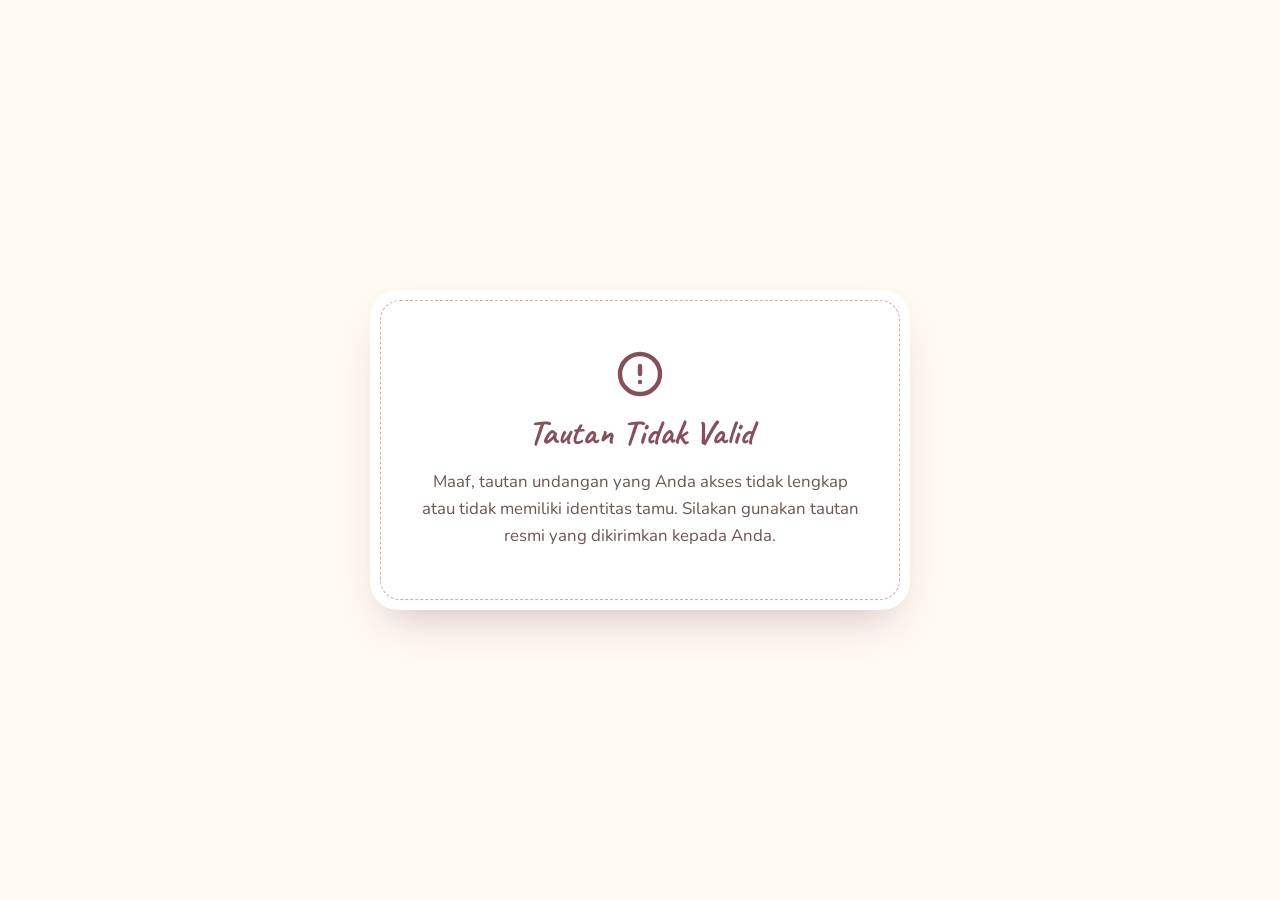
==== commit 0a61a10e: "style: invalid or not register guess box" ====
--- a/index.html
+++ b/index.html
@@ -801,7 +801,11 @@
               </div>
             </fieldset>
 
-            <div class="field">
+            <div
+              class="field"
+              id="guestFieldWrapper"
+              style="transition: all 0.3s ease"
+            >
               <label for="gCount">Number of guests</label>
               <div class="stepper">
                 <button type="button" id="gMinus" aria-label="One fewer guest">
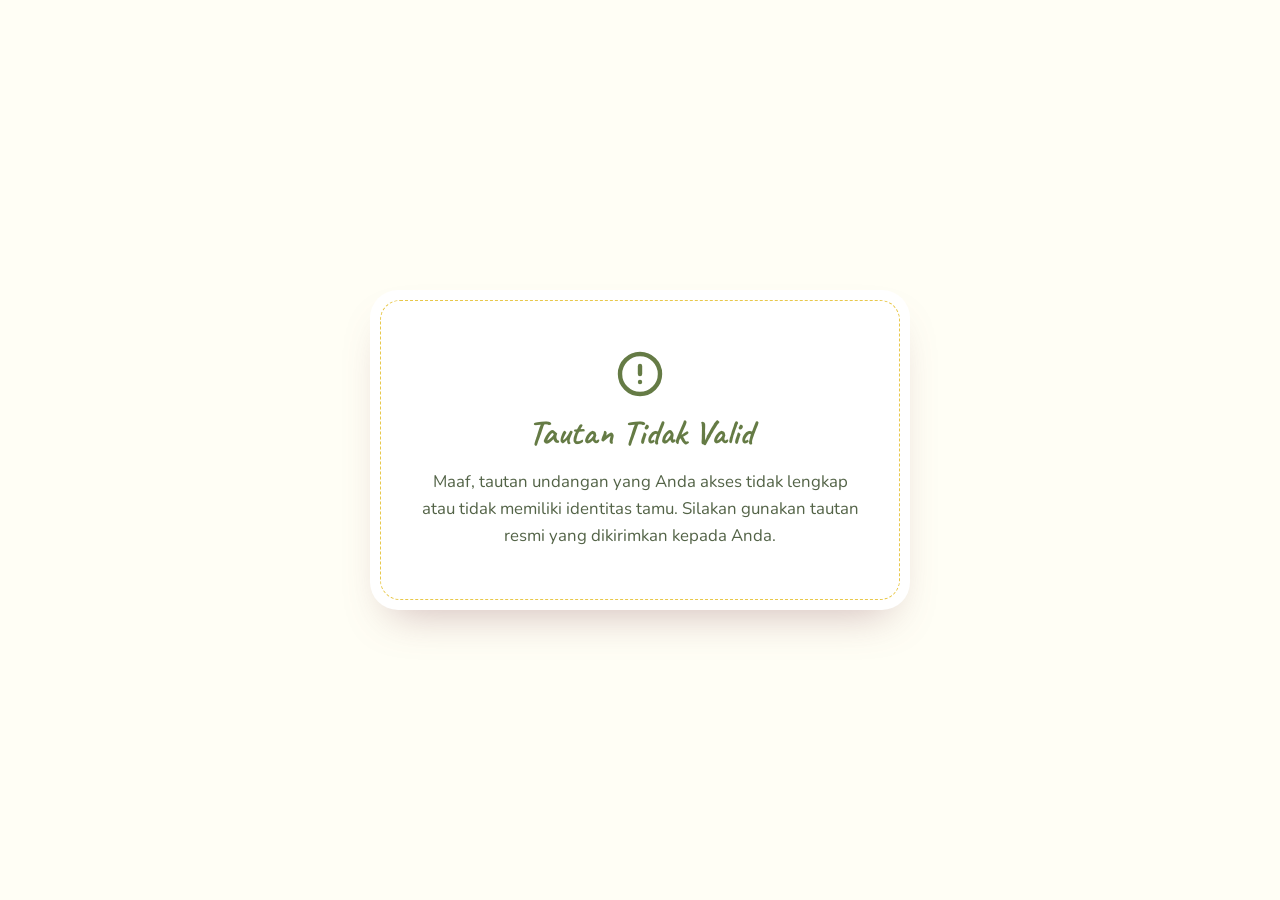
==== commit 859b9f36: "feat: sunflower" ====
--- a/index.html
+++ b/index.html
@@ -100,6 +100,62 @@
         </pattern>
 
         <!-- small decorations -->
+        <symbol id="i-sunflower" viewBox="0 0 24 24">
+          <g fill="currentColor">
+            <ellipse cx="12" cy="4.5" rx="2.2" ry="3.2" />
+            <ellipse cx="12" cy="19.5" rx="2.2" ry="3.2" />
+            <ellipse cx="4.5" cy="12" rx="3.2" ry="2.2" />
+            <ellipse cx="19.5" cy="12" rx="3.2" ry="2.2" />
+            <ellipse
+              cx="6.7"
+              cy="6.7"
+              rx="2.2"
+              ry="3.2"
+              transform="rotate(-45 6.7 6.7)"
+            />
+            <ellipse
+              cx="17.3"
+              cy="6.7"
+              rx="2.2"
+              ry="3.2"
+              transform="rotate(45 17.3 6.7)"
+            />
+            <ellipse
+              cx="6.7"
+              cy="17.3"
+              rx="2.2"
+              ry="3.2"
+              transform="rotate(45 6.7 17.3)"
+            />
+            <ellipse
+              cx="17.3"
+              cy="17.3"
+              rx="2.2"
+              ry="3.2"
+              transform="rotate(-45 17.3 17.3)"
+            />
+          </g>
+          <circle cx="12" cy="12" r="4.2" fill="currentColor" />
+        </symbol>
+
+        <symbol id="i-sunflower-leaf" viewBox="0 0 24 24">
+          <path
+            d="M12 22V10C12 6 14.5 3 20 2C20 8 17.5 12 12 13"
+            fill="none"
+            stroke="currentColor"
+            stroke-width="1.8"
+            stroke-linecap="round"
+            stroke-linejoin="round"
+          />
+          <path
+            d="M12 16C9 11 5 10 2 11C3 16 6.5 19 12 19"
+            fill="none"
+            stroke="currentColor"
+            stroke-width="1.8"
+            stroke-linecap="round"
+            stroke-linejoin="round"
+          />
+        </symbol>
         <symbol id="i-heart" viewBox="0 0 24 24">
           <path
             d="M12 21C5.2 15.8 2.6 12.3 2.6 8.8 2.6 6 4.7 4.2 7.1 4.2c2.1 0 3.8 1.2 4.9 3 1.1-1.8 2.8-3 4.9-3 2.4 0 4.5 1.8 4.5 4.6 0 3.5-2.6 7-9.4 12.2Z"
@@ -190,7 +246,7 @@
           />
         </symbol>
         <!-- delicate floral branch -->
-        <symbol id="i-branch" viewBox="0 0 120 220">
+        <!-- <symbol id="i-branch" viewBox="0 0 120 220">
           <path
             class="ln"
             d="M70 214C58 170 84 130 62 86C54 68 58 40 74 14"
@@ -221,7 +277,7 @@
             r="4"
             fill="#E8DFF0"
           />
-        </symbol>
+        </symbol> -->
 
         <!-- mini story scenes -->
         <symbol id="s-umbrella" viewBox="0 0 80 80">
@@ -326,7 +382,7 @@
      ===================================================================== -->
     <section id="intro" aria-label="Opening">
       <!-- Bunga Pojok (Fixed di ujung layar) -->
-      <svg
+      <!-- <svg
         class="intro-corner"
         style="
           left: 0;
@@ -338,8 +394,20 @@
         aria-hidden="true"
       >
         <use href="#i-branch" />
-      </svg>
-      <svg
+      </svg> -->
+      <img
+        src="gallery/flower.webp"
+        class="intro-corner"
+        alt=""
+        aria-hidden="true"
+        style="
+          left: 0;
+          bottom: 0;
+          width: clamp(90px, 26vw, 150px);
+          transform: rotate(-5deg);
+        "
+      />
+      <!-- <svg
         class="intro-corner"
         style="
           right: 0;
@@ -351,8 +419,19 @@
         aria-hidden="true"
       >
         <use href="#i-branch" />
-      </svg>
-
+      </svg> -->
+      <img
+        src="gallery/flower.webp"
+        class="intro-corner"
+        alt=""
+        aria-hidden="true"
+        style="
+          right: 0;
+          top: 0;
+          width: clamp(90px, 26vw, 150px);
+          transform: scaleX(-1) rotate(165deg);
+        "
+      />
       <svg
         class="twinkle"
         style="left: 16%; top: 12%; width: 18px; height: 18px"
@@ -445,7 +524,22 @@
                 <use href="#couple" />
               </svg>
             </div>
-            <svg
+            <img
+              src="gallery/flower.webp"
+              class="branch-l plx"
+              data-speed="-.03"
+              alt=""
+              aria-hidden="true"
+            />
+
+            <img
+              src="gallery/flower.webp"
+              class="branch-r plx"
+              data-speed="-.03"
+              alt=""
+              aria-hidden="true"
+            />
+            <!-- <svg
               class="branch-l plx"
               data-speed="-.03"
               viewBox="0 0 120 220"
@@ -460,7 +554,7 @@
               aria-hidden="true"
             >
               <use href="#i-branch" />
-            </svg>
+            </svg> -->
           </div>
           <h1 id="coverNames">
             <span class="nm rv-words" data-cfg="bride"></span>
@@ -601,12 +695,25 @@
       >
         <div class="wrap">
           <div class="card">
-            <svg class="corner c-l" viewBox="0 0 120 220" aria-hidden="true">
+            <!-- <svg class="corner c-l" viewBox="0 0 120 220" aria-hidden="true">
               <use href="#i-branch" />
             </svg>
             <svg class="corner c-r" viewBox="0 0 120 220" aria-hidden="true">
               <use href="#i-branch" />
-            </svg>
+            </svg> -->
+            <img
+              src="gallery/flower.webp"
+              class="corner c-l"
+              alt=""
+              aria-hidden="true"
+            />
+
+            <img
+              src="gallery/flower.webp"
+              class="corner c-r"
+              alt=""
+              aria-hidden="true"
+            />
             <h2
               id="inviteH"
               class="script rv-words"
--- a/style.css
+++ b/style.css
@@ -2,19 +2,24 @@
    0. DESIGN TOKENS
    ===================================================================== */
 :root {
-  --blush: #f3d5d8;
-  --rose: #dda6ad;
-  --cream: #fff9f2;
-  --lav: #e8dff0;
-  --butter: #f5e9bb;
-  --burg: #86505b;
-  --brown: #8c7772;
+  --blush: #f5e8b5;
+  --rose: #e8c84a;
+  --cream: #fffef5;
+  --lav: #e5eedb;
+  --butter: #f9e58a;
+  --burg: #657b45;
+  --brown: #7d8064;
+
   /* tints derived from the palette for large background areas */
-  --lav-soft: #f3edf8;
-  --butter-soft: #fcf5dc;
-  --blush-soft: #fae8ea;
-  --text: #6b5652; /* darker warm brown so body copy stays readable */
-  --sage: #bfd3b4;
+  --lav-soft: #f1f6eb;
+  --butter-soft: #fff9df;
+  --blush-soft: #faf3d9;
+
+  /* darker warm green-brown so body copy stays readable */
+  --text: #536347;
+
+  --sage: #bfd5a8;
+
   --serif: "Fraunces", Georgia, serif;
   --hand: "Caveat", "Segoe Script", cursive;
   --sans: "Nunito", system-ui, sans-serif;
@@ -1646,3 +1651,14 @@
     stroke-dashoffset: 0;
   }
 }
+
+.intro-corner,
+.branch-l,
+.branch-r,
+.corner {
+  display: block;
+  height: auto;
+  object-fit: contain;
+  pointer-events: none;
+  user-select: none;
+}
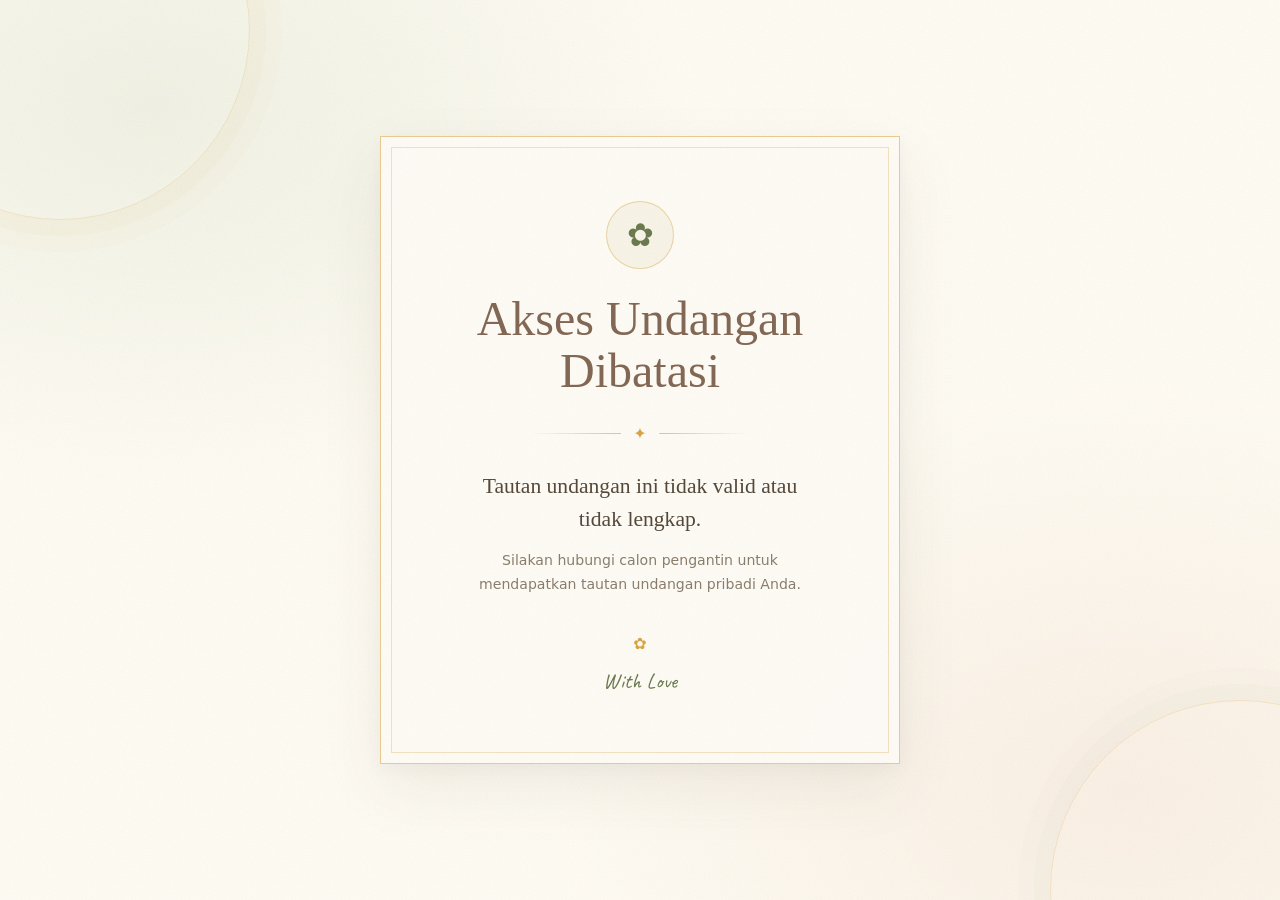
==== commit f1b90262: "feat: finishing sunflower" ====
--- a/index.html
+++ b/index.html
@@ -1,7 +1,7 @@
 <!doctype html>
 <html lang="en">
   <head>
-    <meta charset="UTF-8" />
+    <meta charset="utf-8" />
     <meta
       name="viewport"
       content="width=device-width, initial-scale=1, viewport-fit=cover"
@@ -10,52 +10,58 @@
     <title>Putri &amp; Yoga Wedding</title>
 
     <!-- Favicon menggunakan gambar dari folder gallery -->
-    <link rel="icon" type="image/x-icon" href="gallery/icon.ico" />
-    <link rel="apple-touch-icon" href="gallery/icon.ico" />
+    <link rel="icon" type="image/x-icon" href="gallery/logo.ico" />
+    <link rel="apple-touch-icon" href="gallery/logo.ico" />
 
     <meta
       name="description"
       content="A little story, a lifetime of love. You are invited to our wedding."
     />
-    <!-- WhatsApp / social preview -->
+    <meta name="theme-color" content="#FBE8A6" />
+    <!-- Link-preview tags (WhatsApp, iMessage, etc.). Replace with your own text, and add og:image with a public photo URL. -->
     <meta property="og:title" content="Putri &amp; Yoga Wedding" />
     <meta
       property="og:description"
-      content="A little story, a lifetime of love. Open our invitation."
+      content="Together with our families, we joyfully invite you to celebrate the beginning of our forever."
     />
     <meta property="og:type" content="website" />
-    <meta name="theme-color" content="#FFF9F2" />
     <meta
       property="og:image"
-      content="https://putriandyoga.github.io/picture/ilustration.webp"
+      content="https://putriandyoga.github.io/picture/preview.webp"
     />
+    <meta property="og:image:width" content="1200" />
+    <meta property="og:image:height" content="630" />
     <link rel="preconnect" href="https://fonts.googleapis.com" />
     <link rel="preconnect" href="https://fonts.gstatic.com" crossorigin />
     <link
-      href="https://fonts.googleapis.com/css2?family=Caveat:wght@500;700&family=Fraunces:ital,opsz,wght@0,9..144,400;0,9..144,600;1,9..144,400;1,9..144,600&family=Nunito:wght@400;600;800&display=swap"
+      href="https://fonts.googleapis.com/css2?family=Caveat:wght@500;700&family=Cormorant+Garamond:ital,wght@0,500;0,600;0,700;1,500;1,600&family=DM+Sans:wght@400;500;700&family=Dancing+Script:wght@600;700&family=Playfair+Display:ital,wght@0,500;0,700;1,500&display=swap"
       rel="stylesheet"
     />
     <link rel="stylesheet" href="style.css" />
     <noscript
       ><style>
+        .reveal,
+        .w {
+          opacity: 1 !important;
+          transform: none !important;
+          translate: none !important;
+          filter: none !important;
+        }
+        .write {
+          clip-path: none !important;
+        }
         #intro {
           display: none;
         }
-        .w,
-        .rv,
-        .pop {
-          opacity: 1 !important;
-          transform: none !important;
-          filter: none !important;
+        body.locked {
+          overflow: auto;
+          height: auto;
         }
       </style></noscript
     >
   </head>
+
   <body class="locked">
-    <!-- =====================================================================
-     SVG LIBRARY — every illustration is drawn once here and reused.
-     Same pencil outline (#86505B), same pastel fills, same hatch shading.
-     ===================================================================== -->
     <svg
       width="0"
       height="0"
@@ -64,1184 +70,772 @@
       focusable="false"
     >
       <defs>
-        <filter id="wobble" x="-5%" y="-5%" width="110%" height="110%">
-          <feTurbulence
-            type="fractalNoise"
-            baseFrequency="0.035"
-            numOctaves="2"
-            seed="7"
-            result="n"
-          />
-          <feDisplacementMap
-            in="SourceGraphic"
-            in2="n"
-            scale="2.6"
-            xChannelSelector="R"
-            yChannelSelector="G"
-          />
-        </filter>
-        <!-- colored-pencil hatching used for soft shading -->
-        <pattern
-          id="hatch"
-          width="4"
-          height="4"
-          patternUnits="userSpaceOnUse"
-          patternTransform="rotate(35)"
-        >
-          <line
-            x1="0"
-            y1="0"
-            x2="0"
-            y2="4"
-            stroke="#86505B"
-            stroke-width="1"
-            stroke-opacity=".22"
-          />
-        </pattern>
-
-        <!-- small decorations -->
-        <symbol id="i-sunflower" viewBox="0 0 24 24">
-          <g fill="currentColor">
-            <ellipse cx="12" cy="4.5" rx="2.2" ry="3.2" />
-            <ellipse cx="12" cy="19.5" rx="2.2" ry="3.2" />
-            <ellipse cx="4.5" cy="12" rx="3.2" ry="2.2" />
-            <ellipse cx="19.5" cy="12" rx="3.2" ry="2.2" />
-            <ellipse
-              cx="6.7"
-              cy="6.7"
-              rx="2.2"
-              ry="3.2"
-              transform="rotate(-45 6.7 6.7)"
-            />
-            <ellipse
-              cx="17.3"
-              cy="6.7"
-              rx="2.2"
-              ry="3.2"
-              transform="rotate(45 17.3 6.7)"
-            />
-            <ellipse
-              cx="6.7"
-              cy="17.3"
-              rx="2.2"
-              ry="3.2"
-              transform="rotate(45 6.7 17.3)"
-            />
-            <ellipse
-              cx="17.3"
-              cy="17.3"
-              rx="2.2"
-              ry="3.2"
-              transform="rotate(-45 17.3 17.3)"
-            />
-          </g>
-          <circle cx="12" cy="12" r="4.2" fill="currentColor" />
-        </symbol>
-
-        <symbol id="i-sunflower-leaf" viewBox="0 0 24 24">
+        <symbol id="sf" viewBox="-50 -50 100 100"></symbol>
+        <symbol id="dz" viewBox="-50 -50 100 100"></symbol>
+        <symbol id="leaf" viewBox="0 0 40 28">
+          <path d="M0 14C9 -2 28 -2 40 14 28 30 9 30 0 14Z" fill="#A8B58A" />
           <path
-            d="M12 22V10C12 6 14.5 3 20 2C20 8 17.5 12 12 13"
-            fill="none"
-            stroke="currentColor"
-            stroke-width="1.8"
+            d="M2 14H36"
+            stroke="#68794D"
+            stroke-width="1.3"
             stroke-linecap="round"
-            stroke-linejoin="round"
-          />
-          <path
-            d="M12 16C9 11 5 10 2 11C3 16 6.5 19 12 19"
-            fill="none"
-            stroke="currentColor"
-            stroke-width="1.8"
-            stroke-linecap="round"
-            stroke-linejoin="round"
+            opacity=".6"
           />
         </symbol>
-        <symbol id="i-heart" viewBox="0 0 24 24">
+        <symbol id="heart" viewBox="0 0 24 24">
           <path
-            d="M12 21C5.2 15.8 2.6 12.3 2.6 8.8 2.6 6 4.7 4.2 7.1 4.2c2.1 0 3.8 1.2 4.9 3 1.1-1.8 2.8-3 4.9-3 2.4 0 4.5 1.8 4.5 4.6 0 3.5-2.6 7-9.4 12.2Z"
+            d="M12 21s-7.5-4.6-9.6-9.2C1 8.5 3 5 6.4 5c2 0 3.5 1.1 5.6 3.2C14.1 6.1 15.6 5 17.6 5 21 5 23 8.5 21.6 11.8 19.5 16.4 12 21 12 21z"
             fill="currentColor"
           />
         </symbol>
-        <symbol id="i-sparkle" viewBox="0 0 24 24">
+        <symbol id="star" viewBox="0 0 24 24">
           <path
-            d="M12 2C12.8 8 16 11.2 22 12C16 12.8 12.8 16 12 22C11.2 16 8 12.8 2 12C8 11.2 11.2 8 12 2Z"
+            d="M12 2l2.9 6.6 7.1.7-5.4 4.7 1.6 7L12 17.3 5.8 21l1.6-7L2 9.3l7.1-.7z"
             fill="currentColor"
           />
         </symbol>
-        <symbol id="i-flower" viewBox="0 0 40 40">
-          <g class="ln" stroke-width="1.6" fill="#F3D5D8">
-            <circle cx="20" cy="9" r="7.5" />
-            <circle cx="31" cy="17" r="7.5" />
-            <circle cx="27" cy="30" r="7.5" />
-            <circle cx="13" cy="30" r="7.5" />
-            <circle cx="9" cy="17" r="7.5" />
-          </g>
+        <symbol id="pin" viewBox="0 0 24 24">
+          <path
+            d="M12 2C7.6 2 4 5.5 4 9.9 4 15.8 12 22 12 22s8-6.2 8-12.1C20 5.5 16.4 2 12 2z"
+            fill="#E9A88A"
+            stroke="#76543A"
+            stroke-width="1.4"
+            stroke-linejoin="round"
+          />
           <circle
-            class="ln"
-            stroke-width="1.6"
-            cx="20"
-            cy="20"
-            r="5.5"
-            fill="#F5E9BB"
+            cx="12"
+            cy="10"
+            r="3.3"
+            fill="#FFF8E7"
+            stroke="#76543A"
+            stroke-width="1.2"
           />
         </symbol>
-        <symbol id="i-bow" viewBox="0 0 60 40">
+        <symbol id="sunface" viewBox="-60 -60 120 120">
+          <circle r="27" fill="#F6C945" stroke="#D9A441" stroke-width="3" />
+        </symbol>
+        <!-- <symbol id="sunface" viewBox="-60 -60 120 120">
+          <circle r="27" fill="#F6C945" stroke="#D9A441" stroke-width="3" />
+          <circle cx="-12" cy="6" r="4.5" fill="#F5C6A5" opacity=".9" />
+          <circle cx="12" cy="6" r="4.5" fill="#F5C6A5" opacity=".9" />
           <path
-            class="ln"
-            d="M30 20C20 3 4 6 6 20C8 35 22 34 30 20Z"
-            fill="#F3D5D8"
-          />
-          <path
-            class="ln"
-            d="M30 20C40 3 56 6 54 20C52 35 38 34 30 20Z"
-            fill="#F3D5D8"
-          />
-          <path class="ln" d="M27 25L19 38M33 25L41 38" fill="none" />
-          <ellipse class="ln" cx="30" cy="20" rx="5" ry="6.5" fill="#DDA6AD" />
-        </symbol>
-        <symbol id="i-rings" viewBox="0 0 80 50">
-          <circle
-            class="ln"
-            cx="30"
-            cy="30"
-            r="15"
+            d="M-12 -3q3-4 6 0M6 -3q3-4 6 0M-7 8q7 7 14 0"
             fill="none"
-            stroke="#DDA6AD"
-            stroke-width="4.5"
-          />
-          <circle
-            class="ln"
-            cx="50"
-            cy="30"
-            r="15"
-            fill="none"
-            stroke="#E7CF7A"
-            stroke-width="4.5"
-          />
-          <path
-            class="ln"
-            d="M30 6L35 12L30 18L25 12Z"
-            fill="#E8DFF0"
-            stroke-width="1.8"
-          />
-        </symbol>
-        <symbol id="i-pin" viewBox="0 0 60 80">
-          <path
-            class="ln"
-            d="M30 76C30 76 6 48 6 30A24 24 0 0 1 54 30C54 48 30 76 30 76Z"
-            fill="#DDA6AD"
-          />
-          <path
-            d="M30 76C30 76 54 48 54 30C54 24 51 18 47 14C50 40 36 64 30 76Z"
-            fill="url(#hatch)"
-          />
-          <circle class="ln" cx="30" cy="30" r="13" fill="#FFF9F2" />
-          <use
-            href="#i-heart"
-            x="21"
-            y="21"
-            width="18"
-            height="18"
-            color="#86505B"
-          />
-        </symbol>
-        <!-- delicate floral branch -->
-        <!-- <symbol id="i-branch" viewBox="0 0 120 220">
-          <path
-            class="ln"
-            d="M70 214C58 170 84 130 62 86C54 68 58 40 74 14"
-            fill="none"
-          />
-          <g class="ln" stroke-width="1.8" fill="#BFD3B4">
-            <path d="M64 176C44 172 36 156 38 144C58 146 68 158 64 176Z" />
-            <path d="M72 150C92 146 102 132 100 120C80 122 70 134 72 150Z" />
-            <path d="M62 110C44 104 38 90 40 80C58 82 66 94 62 110Z" />
-            <path d="M62 80C80 76 88 62 86 52C68 54 60 66 62 80Z" />
-          </g>
-          <use href="#i-flower" x="22" y="112" width="28" height="28" />
-          <use href="#i-flower" x="76" y="176" width="26" height="26" />
-          <use href="#i-flower" x="64" y="2" width="30" height="30" />
-          <circle
-            class="ln"
-            stroke-width="1.6"
-            cx="92"
-            cy="70"
-            r="5"
-            fill="#F5E9BB"
-          />
-          <circle
-            class="ln"
-            stroke-width="1.6"
-            cx="40"
-            cy="52"
-            r="4"
-            fill="#E8DFF0"
+            stroke="#76543A"
+            stroke-width="2.2"
+            stroke-linecap="round"
           />
         </symbol> -->
-
-        <!-- mini story scenes -->
-        <symbol id="s-umbrella" viewBox="0 0 80 80">
-          <g class="ln" fill="#F3D5D8">
-            <path
-              d="M6 36A24 24 0 0 1 54 36Q46 30 38 36Q30 30 22 36Q14 30 6 36Z"
-            />
-          </g>
-          <path class="ln" d="M30 36V64Q30 70 24 68" fill="none" />
-          <g class="ln" fill="#E8DFF0">
-            <path
-              d="M40 46A18 18 0 0 1 76 46Q70 41 64 46Q58 41 52 46Q46 41 40 46Z"
-            />
-          </g>
-          <path class="ln" d="M58 46V68Q58 73 63 71" fill="none" />
-          <path
-            class="ln"
-            stroke-width="1.8"
-            d="M10 10v6M24 4v6M44 12v6M70 22v6M4 50v6"
-            fill="none"
-          />
-        </symbol>
-        <symbol id="s-cups" viewBox="0 0 80 80">
-          <use
-            href="#i-heart"
-            x="28"
-            y="4"
-            width="24"
-            height="24"
-            color="#DDA6AD"
-          />
-          <path
-            class="ln"
-            d="M8 40H36V52A10 10 0 0 1 26 62H18A10 10 0 0 1 8 52Z"
-            fill="#F5E9BB"
-          />
-          <path class="ln" d="M36 43H40A5 5 0 0 1 40 53H35" fill="none" />
-          <path
-            class="ln"
-            d="M44 40H72V52A10 10 0 0 1 62 62H54A10 10 0 0 1 44 52Z"
-            fill="#E8DFF0"
-          />
-          <path class="ln" d="M72 43H76A5 5 0 0 1 76 53H71" fill="none" />
-          <path class="ln" d="M4 68H76" fill="none" />
-        </symbol>
-        <symbol id="s-plane" viewBox="0 0 80 80">
-          <path class="ln" d="M10 42L72 14L52 66L39 46Z" fill="#FFF9F2" />
-          <path class="ln" d="M72 14L39 46L36 60L52 66" fill="#E8DFF0" />
-          <path
-            class="ln"
-            stroke-dasharray="3 5"
-            d="M4 68C14 56 20 64 28 54"
-            fill="none"
-          />
-        </symbol>
-        <symbol id="s-rings" viewBox="0 0 80 80">
-          <use href="#i-rings" x="0" y="16" width="80" height="50" />
-          <use
-            href="#i-sparkle"
-            x="58"
-            y="6"
-            width="16"
-            height="16"
-            color="#DDA6AD"
-          />
-        </symbol>
       </defs>
     </svg>
 
-    <div id="hearts" aria-hidden="true"></div>
-    <audio id="bgm" loop preload="none"></audio>
-    <button
-      id="music"
-      class="music"
-      type="button"
-      aria-label="Play background music"
-      aria-pressed="false"
-    >
-      <svg
-        class="note-ic ic"
-        viewBox="0 0 24 24"
-        style="width: 22px; height: 22px"
-        fill="currentColor"
-      >
-        <path
-          d="M9 18V6l11-2v12"
-          fill="none"
-          stroke="currentColor"
-          stroke-width="2"
-          stroke-linecap="round"
-          stroke-linejoin="round"
-        />
-        <circle cx="6.5" cy="18" r="3" />
-        <circle cx="17.5" cy="16" r="3" />
-      </svg>
-      <span class="eq"><i></i><i></i><i></i></span>
-    </button>
-    <div id="toast" class="toast" role="status" aria-live="polite"></div>
+    <!-- Ambient layer: falling petals, butterflies, bees (filled by JS) -->
+    <div class="ambient" id="ambient" aria-hidden="true"></div>
+    <div id="cursor" aria-hidden="true">
+      <svg class="ic spin" style="width: 100%"><use href="#sf" /></svg>
+    </div>
 
     <!-- =====================================================================
-     SECTION 1 — OPENING ENVELOPE
-     ===================================================================== -->
-    <section id="intro" aria-label="Opening">
-      <!-- Bunga Pojok (Fixed di ujung layar) -->
-      <!-- <svg
-        class="intro-corner"
-        style="
-          left: 0;
-          bottom: 0;
-          width: clamp(90px, 26vw, 150px);
-          transform: rotate(-5deg);
-        "
-        viewBox="0 0 120 220"
-        aria-hidden="true"
-      >
-        <use href="#i-branch" />
-      </svg> -->
-      <img
-        src="gallery/flower.webp"
-        class="intro-corner"
-        alt=""
-        aria-hidden="true"
-        style="
-          left: 0;
-          bottom: 0;
-          width: clamp(90px, 26vw, 150px);
-          transform: rotate(-5deg);
-        "
-      />
-      <!-- <svg
-        class="intro-corner"
-        style="
-          right: 0;
-          top: 0;
-          width: clamp(90px, 26vw, 150px);
-          transform: scaleX(-1) rotate(165deg);
-        "
-        viewBox="0 0 120 220"
-        aria-hidden="true"
-      >
-        <use href="#i-branch" />
-      </svg> -->
-      <img
-        src="gallery/flower.webp"
-        class="intro-corner"
-        alt=""
-        aria-hidden="true"
-        style="
-          right: 0;
-          top: 0;
-          width: clamp(90px, 26vw, 150px);
-          transform: scaleX(-1) rotate(165deg);
-        "
-      />
-      <svg
-        class="twinkle"
-        style="left: 16%; top: 12%; width: 18px; height: 18px"
-        viewBox="0 0 24 24"
-        aria-hidden="true"
-      >
-        <use href="#i-sparkle" />
-      </svg>
-      <svg
-        class="twinkle"
-        style="right: 18%; bottom: 20%; width: 14px; height: 14px; --dl: 1.2s"
-        viewBox="0 0 24 24"
-        aria-hidden="true"
-      >
-        <use href="#i-sparkle" />
-      </svg>
-
-      <!-- SEMUA KONTEN DIKUMPULKAN DI DALAM 1 GRUP TENGAH -->
-      <div class="intro-top-group">
-        <h2
-          class="intro-title"
-          id="introTitle"
-          data-words="A little story, a lifetime of love."
-        ></h2>
-
-        <div class="stage" id="stage">
-          <p class="intro-couple-names">
-            <span data-cfg="bride"></span>
-            <svg
-              class="ic"
-              viewBox="0 0 24 24"
-              aria-label="and"
+     SECTION 1 — OPENING SCREEN (envelope)
+     ===================================================================== -->
+
+    <div id="intro" role="dialog" aria-label="Wedding invitation introduction">
+      <div class="sunbeams"></div>
+      <div class="cluster tl" data-cluster></div>
+      <div class="cluster tr" data-cluster></div>
+      <div class="cluster bl" data-cluster></div>
+      <div class="cluster br" data-cluster></div>
+      <div class="petal-layer" id="introPetals" aria-hidden="true"></div>
+
+      <div class="intro-inner">
+        <p class="intro-line l1 hand words" id="introL1">
+          Somewhere under the sunshine, two hearts found each other...
+        </p>
+
+        <!-- The envelope wrapper was deleted from here -->
+
+        <p class="intro-line l2 script words" id="introL2">
+          And now, we warmly invite you to witness our next chapter.
+        </p>
+        <div class="intro-guest-box" style="margin: 15px 0">
+          <p style="font-size: 0.95rem; margin-bottom: 4px; opacity: 0.8">
+            Special Invitation for
+          </p>
+          <h2
+            id="introGuestName"
+            style="
+              font-family: var(--f-hand);
+              font-size: 1.8rem;
+              color: var(--brown);
+            "
+          >
+            Beloved Guest
+          </h2>
+        </div>
+        <button class="btn" id="openBtn" type="button">Open Invitation</button>
+      </div>
+    </div>
+    <!-- Menu (simple + unobtrusive) -->
+
+    <main id="main">
+      <!-- =====================================================================
+     SECTION 2 — WEDDING TITLE
+     ===================================================================== -->
+      <section class="sec title" id="title">
+        <div class="float-field" id="titleFloat" aria-hidden="true"></div>
+        <div class="cluster tl px" data-cluster data-speed="-.06"></div>
+        <div class="cluster tr px" data-cluster data-speed="-.06"></div>
+        <div class="cluster bl px" data-cluster data-speed=".05"></div>
+        <div class="cluster br px" data-cluster data-speed=".05"></div>
+
+        <div class="wrap">
+          <svg class="sun" viewBox="-60 -60 120 120" aria-hidden="true">
+            <g class="sun-rays"></g>
+            <use href="#sunface" x="-60" y="-60" width="120" height="120" />
+          </svg>
+          <p class="label invited words" data-words>The Wedding of</p>
+          <h1 class="names words" data-words data-bind="bride.short">
+            [BRIDE NAME]
+          </h1>
+          <div class="amp reveal">&amp;</div>
+          <p
+            class="names words"
+            data-words
+            data-bind="groom.short"
+            style="--base: 0.5s"
+          >
+            [GROOM NAME]
+          </p>
+          <p class="tagline script words" data-words style="--base: 1s">
+            Two hearts, one beautiful forever.
+          </p>
+          <p class="scroll-hint reveal">scroll gently ↓</p>
+        </div>
+      </section>
+
+      <!-- =====================================================================
+     SECTION 3 — OUR LOVE STORY (scrapbook)
+     ===================================================================== -->
+      <section class="sec story checker" id="story">
+        <div
+          class="sticker"
+          style="top: 6%; left: 4%; width: 56px; rotate: -12deg"
+        >
+          <svg class="ic"><use href="#sf" /></svg>
+        </div>
+        <div
+          class="sticker"
+          style="bottom: 3%; right: 5%; width: 70px; rotate: 10deg"
+        >
+          <svg class="ic spin"><use href="#sf" /></svg>
+        </div>
+
+        <!-- <div class="sticky s1 reveal">Our sweetest chapter.</div> -->
+        <div class="wrap">
+          <span class="kicker reveal">How Our Story Bloomed</span>
+          <!-- <h2 class="h2 words" data-words>How Our Story Bloomed</h2> -->
+          <!-- <p class="lead words" data-words>
+            Every step we've taken together has brought us to this moment,
+            knowing our hearts belong to one another.
+          </p> -->
+          <div class="timeline" id="timeline"></div>
+        </div>
+      </section>
+
+      <!-- =====================================================================
+     SECTION 4 — WEDDING ANNOUNCEMENT
+     ===================================================================== -->
+      <section class="sec scallop invite" id="invite">
+        <div class="wrap">
+          <div class="card paper reveal">
+            <div class="cluster tl sm" data-cluster></div>
+            <div class="cluster tr sm" data-cluster></div>
+            <div class="cluster bl sm" data-cluster></div>
+            <div class="cluster br sm" data-cluster></div>
+
+            <div class="card-in">
+              <p class="greet big words" data-words style="margin-top: 6px">
+                Together with our beloved families, we joyfully invite you to
+                celebrate our wedding.
+              </p>
+
+              <div class="orn">
+                <svg class="ic"><use href="#sf" /></svg>
+              </div>
+
+              <!-- Bride Info -->
+              <div class="inv-names" data-bind="bride.full">
+                [BRIDE FULL NAME]
+              </div>
+              <div class="greet small words" data-bind="brideParents">
+                [BRIDE PARENTS]
+              </div>
+
+              <div class="inv-amp">&amp;</div>
+
+              <!-- Groom Info -->
+              <div class="inv-names" data-bind="groom.full">
+                [GROOM FULL NAME]
+              </div>
+              <div class="greet small words" data-bind="groomParents">
+                [GROOM PARENTS]
+              </div>
+
+              <div class="date-hero">
+                <div class="dow" id="invDow">[Day of week]</div>
+                <div class="dnum" id="invDay">00</div>
+                <div class="dmon" id="invMonYear">[Month Year]</div>
+              </div>
+              <div class="details">
+                <div class="detail-row">
+                  <div class="detail-col">
+                    <span class="label">Akad Nikah</span>
+                    <b data-bind="ceremonyTime">[CEREMONY TIME]</b>
+                  </div>
+                  <div class="detail-col">
+                    <span class="label">Resepsi</span>
+                    <b data-bind="receptionTime">[RECEPTION TIME]</b>
+                  </div>
+                </div>
+
+                <div class="detail-row venue-row">
+                  <div class="detail-col wide">
+                    <!-- <span class="label">Venue</span> -->
+                    <b data-bind="venue.name">[VENUE NAME]</b>
+                    <span class="addr" data-bind="venue.address"
+                      >[FULL VENUE ADDRESS]</span
+                    >
+                  </div>
+                </div>
+              </div>
+
+              <div class="orn">
+                <svg class="ic"><use href="#heart" /></svg>
+              </div>
+              <p class="hand" style="font-size: 1.6rem; color: var(--olive)">
+                <span class="write">Love grows here.</span>
+              </p>
+            </div>
+            <div class="sticky s2">Forever &amp;<br />Always.</div>
+          </div>
+        </div>
+      </section>
+
+      <!-- =====================================================================
+     SECTION 5 — COUNTDOWN
+     ===================================================================== -->
+      <section class="sec scallop count" id="count">
+        <div class="sticker" style="top: 8%; right: 6%; width: 52px">
+          <svg class="ic spin rev"><use href="#sf" /></svg>
+        </div>
+        <div
+          class="sticker"
+          style="bottom: 6%; left: 5%; width: 44px; rotate: -10deg"
+        >
+          <svg class="ic"><use href="#dz" /></svg>
+        </div>
+        <div class="wrap">
+          <!-- <span class="kicker reveal">tick tock, sunshine</span> -->
+          <h2 class="h2 words" data-words>Counting Down to Our Forever</h2>
+          <div class="cd-grid" id="cdGrid" role="timer" aria-live="off">
+            <div class="cd-card" style="--fd: 0s">
+              <svg class="ic spin"><use href="#sf" /></svg
+              ><span class="num" id="cdD">00</span
+              ><span class="label">Days</span>
+            </div>
+            <div class="cd-card" style="--fd: 0.5s">
+              <svg class="ic spin rev"><use href="#sf" /></svg
+              ><span class="num" id="cdH">00</span
+              ><span class="label">Hours</span>
+            </div>
+            <div class="cd-card" style="--fd: 1s">
+              <svg class="ic spin"><use href="#sf" /></svg
+              ><span class="num" id="cdM">00</span
+              ><span class="label">Minutes</span>
+            </div>
+            <div class="cd-card" style="--fd: 1.5s">
+              <svg class="ic spin rev"><use href="#sf" /></svg
+              ><span class="num" id="cdS">00</span
+              ><span class="label">Seconds</span>
+            </div>
+          </div>
+          <div class="cd-done" id="cdDone" hidden>
+            <h3>The day has finally come</h3>
+            <p>
+              Thank you for being part of our journey. We are beyond excited to
+              celebrate this special milestone with you.
+            </p>
+          </div>
+        </div>
+      </section>
+
+      <!-- =====================================================================
+     SECTION 6 — GALLERY
+     ===================================================================== -->
+
+      <!-- =====================================================================
+     SECTION 7 — LOCATION (postcard)
+     ===================================================================== -->
+      <section class="sec scallop location" id="location">
+        <div class="cluster tl sm" data-cluster></div>
+        <div class="cluster br sm" data-cluster></div>
+        <div class="wrap">
+          <span class="kicker reveal">Wish you were here</span>
+          <!-- <h2 class="h2 words" data-words>Celebrating Our Next Chapter</h2>  -->
+          <!-- <h2 class="h2 words" data-words>Wish you were here</h2> -->
+          <div class="postcard reveal">
+            <!-- <div class="stamp">
+              <div class="stamp-in">
+                <svg class="ic"><use href="#pin" /></svg
+                ><small>Made with love.</small><em>Venue</em>
+              </div>
+            </div> -->
+            <!-- <svg class="postmark" viewBox="0 0 100 100" aria-hidden="true">
+              <circle
+                cx="50"
+                cy="50"
+                r="44"
+                fill="none"
+                stroke="#76543A"
+                stroke-width="3"
+              />
+              <circle
+                cx="50"
+                cy="50"
+                r="34"
+                fill="none"
+                stroke="#76543A"
+                stroke-width="1.5"
+                stroke-dasharray="3 4"
+              />
+              <path
+                d="M8 40q42 -12 84 0M8 60q42 -12 84 0"
+                fill="none"
+                stroke="#76543A"
+                stroke-width="2"
+              />
+            </svg> -->
+            <div class="pc-in paper">
+              <div class="pc-msg">
+                <div class="hand">Where we will be</div>
+                <h3 data-bind="venue.name">[VENUE NAME]</h3>
+                <p data-bind="venue.address">[FULL VENUE ADDRESS]</p>
+                <a
+                  class="btn"
+                  id="mapBtn"
+                  href="#"
+                  target="_blank"
+                  rel="noopener"
+                  >Let's Find the Way
+                </a>
+              </div>
+              <div class="pc-map" id="pcMap">
+                <!-- Hand-drawn map illustration. If you set CONFIG.venue.embedMap = true, a live Google Map replaces it. -->
+                <svg
+                  class="map"
+                  viewBox="0 0 320 210"
+                  role="img"
+                  aria-label="Hand-drawn map with a pin marking the venue"
+                >
+                  <rect width="320" height="210" fill="#FFF1CC" />
+                  <path
+                    d="M-10 150C50 120 90 175 150 140S260 90 330 120"
+                    fill="none"
+                    stroke="#FFFDF5"
+                    stroke-width="16"
+                    stroke-linecap="round"
+                  />
+                  <path
+                    d="M80 -10C70 50 120 80 110 140S150 200 140 230"
+                    fill="none"
+                    stroke="#FFFDF5"
+                    stroke-width="12"
+                    stroke-linecap="round"
+                  />
+                  <path
+                    d="M-10 150C50 120 90 175 150 140S260 90 330 120"
+                    fill="none"
+                    stroke="#D9A441"
+                    stroke-width="1.5"
+                    stroke-dasharray="6 6"
+                    opacity=".7"
+                  />
+                  <path
+                    d="M40 190C90 160 120 120 160 100"
+                    fill="none"
+                    stroke="#76543A"
+                    stroke-width="2.5"
+                    stroke-dasharray="2 7"
+                    stroke-linecap="round"
+                  />
+                  <g fill="#A8B58A">
+                    <circle cx="40" cy="40" r="16" />
+                    <circle cx="62" cy="52" r="11" />
+                    <circle cx="260" cy="170" r="18" />
+                    <circle cx="285" cy="150" r="11" />
+                    <circle cx="215" cy="50" r="13" />
+                  </g>
+                  <g fill="#68794D" opacity=".6">
+                    <circle cx="40" cy="40" r="7" />
+                    <circle cx="260" cy="170" r="8" />
+                  </g>
+                  <g class="pin">
+                    <use href="#pin" x="146" y="68" width="28" height="28" />
+                  </g>
+                  <ellipse
+                    cx="160"
+                    cy="102"
+                    rx="9"
+                    ry="3"
+                    fill="#76543A"
+                    opacity=".25"
+                  />
+                  <use href="#sf" x="196" y="112" width="30" height="30" />
+                  <use href="#sf" x="22" y="150" width="26" height="26" />
+                  <text
+                    x="160"
+                    y="196"
+                    text-anchor="middle"
+                    font-family="Caveat,cursive"
+                    font-size="17"
+                    font-weight="700"
+                    fill="#76543A"
+                  >
+                    X marks the spot
+                  </text>
+                </svg>
+              </div>
+            </div>
+          </div>
+        </div>
+      </section>
+
+      <!-- =====================================================================
+     SECTION 8 — RSVP
+     ===================================================================== -->
+      <section class="sec scallop rsvp" id="rsvp">
+        <div class="cluster tr sm" data-cluster></div>
+        <div class="cluster bl sm" data-cluster></div>
+        <div class="sticky s3 reveal">Love grows here.</div>
+        <div class="wrap">
+          <span class="kicker reveal">Will you celebrate with us?</span>
+          <!-- <h2 class="h2 words" data-words>Will you celebrate with us?</h2> -->
+
+          <div class="rsvp-card reveal">
+            <span class="tape"></span>
+
+            <!-- Auto-hides once CONFIG.rsvp.endpoint is set. -->
+            <div class="dev-note" id="devNote">
+              <b>Heads up (couple only):</b> this form is a
+              <b>frontend placeholder</b>. Nothing is saved or sent anywhere
+              until you connect a backend such as Google Sheets via Google Apps
+              Script.
+            </div>
+            <form id="rsvpForm" novalidate>
+              <!-- Nama Tamu (Read Only & Otomatis dari URL ?to=...) -->
+              <div class="field">
+                <label for="gName">Your name</label>
+                <input
+                  class="input"
+                  id="gName"
+                  name="guestName"
+                  type="text"
+                  readonly
+                  style="
+                    width: 100%;
+                    background-color: rgba(0, 0, 0, 0.03);
+                    cursor: not-allowed;
+                  "
+                  placeholder="Guest name"
+                  required
+                />
+                <span class="err" id="errName" role="alert"></span>
+              </div>
+
+              <!-- Kehadiran -->
+              <fieldset class="field" style="width: 100%">
+                <legend>Will you be there?</legend>
+                <div
+                  class="choices"
+                  style="display: flex; gap: 10px; width: 100%"
+                >
+                  <label class="choice" style="flex: 1">
+                    <input
+                      type="radio"
+                      name="attendance"
+                      value="Joyfully Accept"
+                    />
+                    <span>Joyfully Accept</span>
+                  </label>
+                  <label class="choice" style="flex: 1">
+                    <input
+                      type="radio"
+                      name="attendance"
+                      value="Regretfully Decline"
+                    />
+                    <span>Regretfully Decline</span>
+                  </label>
+                </div>
+                <span class="err" id="errAtt" role="alert"></span>
+              </fieldset>
+
+              <!-- Jumlah Tamu (Full Lebar Container) -->
+              <div class="field" id="guestsField" style="width: 100%">
+                <label for="gCount">Number of guests</label>
+                <div
+                  class="stepper"
+                  style="display: flex; width: 100%; align-items: stretch"
+                >
+                  <button
+                    type="button"
+                    id="gMinus"
+                    aria-label="One fewer guest"
+                  >
+                    −
+                  </button>
+                  <input
+                    class="input"
+                    id="gCount"
+                    name="guests"
+                    type="number"
+                    inputmode="numeric"
+                    min="1"
+                    max="10"
+                    value="1"
+                    style="flex: 1; text-align: center"
+                  />
+                  <button type="button" id="gPlus" aria-label="One more guest">
+                    +
+                  </button>
+                </div>
+              </div>
+
+              <!-- Catatan / Wishes (Wajib Diisi) -->
+              <div class="field" style="width: 100%">
+                <label for="gWishes"
+                  >Wishes &amp; prayers
+                  <style style="color: var(--burg, #8b3a3a)">
+                    *
+                  </style></label
+                >
+                <textarea
+                  class="input"
+                  id="gWishes"
+                  name="wishes"
+                  placeholder="Leave us a little note"
+                  style="width: 100%"
+                  required
+                ></textarea>
+                <span class="err" id="errWishes" role="alert"></span>
+              </div>
+
+              <!-- Live Preview Box -->
+
+              <div class="form-actions" style="width: 100%">
+                <button
+                  class="btn"
+                  id="rsvpBtn"
+                  type="submit"
+                  style="width: 100%"
+                >
+                  Send My RSVP
+                </button>
+              </div>
+              <span
+                class="err"
+                id="errSend"
+                role="alert"
+                style="
+                  text-align: center;
+                  margin-top: 10px;
+                  display: block;
+                  width: 100%;
+                "
+              ></span>
+            </form>
+
+            <div class="rsvp-done" id="rsvpDone" hidden tabindex="-1">
+              <div class="bloom">
+                <svg class="ic"><use href="#sf" /></svg>
+              </div>
+              <h3 id="doneTitle">Thank you!</h3>
+              <p id="doneText"></p>
+            </div>
+          </div>
+
+          <!-- KONTAINER DAFTAR RSVP / UCAPAN (UNTUK CEK KONEKSI SHEET) -->
+          <div class="rsvp-list-wrap" style="margin-top: 40px">
+            <h3
               style="
-                width: 1.1em;
-                height: 1.1em;
-                vertical-align: middle;
-                color: var(--rose);
-                margin: 0 0.35em;
+                text-align: center;
+                margin-bottom: 16px;
+                font-family: var(--f-display);
+                color: var(--brown);
               "
             >
-              <use href="#i-heart" />
-            </svg>
-            <span data-cfg="groom"></span>
-          </p>
-        </div>
-
-        <div class="intro-bottom-wrap">
-          <div class="intro-guest-box">
-            <p class="intro-to">Special Invitation for</p>
-            <h3 id="guestName" class="intro-guest-name">Our Beloved Guest</h3>
-          </div>
-          <button id="openBtn" class="btn intro-btn" type="button">
-            Open Invitation
-          </button>
-        </div>
-      </div>
-    </section>
-    <main id="site">
-      <!-- =====================================================================
-     SECTION 2 — WEDDING COVER
-     ===================================================================== -->
-      <section id="cover" class="sec bg-cream" aria-labelledby="coverNames">
-        <svg
-          class="twinkle"
-          style="left: 12%; top: 16%; width: 16px; height: 16px"
-          viewBox="0 0 24 24"
-          aria-hidden="true"
-        >
-          <use href="#i-sparkle" />
-        </svg>
-        <svg
-          class="twinkle"
-          style="right: 12%; top: 32%; width: 20px; height: 20px; --dl: 1s"
-          viewBox="0 0 24 24"
-          aria-hidden="true"
-        >
-          <use href="#i-sparkle" />
-        </svg>
-        <div class="wrap">
-          <p class="cover-top">THE WEDDING OF</p>
-          <div class="arch plx" data-speed=".05">
-            <!-- Replace with your own illustration: set CONFIG.couplePortraitSrc -->
-            <div class="arch-in" id="portrait">
-              <svg
-                class="draw"
-                viewBox="0 0 310 350"
-                role="img"
-                aria-label="Illustrated portrait of the couple"
-              >
-                <use href="#couple" />
-              </svg>
-            </div>
-            <img
-              src="gallery/flower.webp"
-              class="branch-l plx"
-              data-speed="-.03"
-              alt=""
-              aria-hidden="true"
-            />
-
-            <img
-              src="gallery/flower.webp"
-              class="branch-r plx"
-              data-speed="-.03"
-              alt=""
-              aria-hidden="true"
-            />
-            <!-- <svg
-              class="branch-l plx"
-              data-speed="-.03"
-              viewBox="0 0 120 220"
-              aria-hidden="true"
-            >
-              <use href="#i-branch" />
-            </svg>
-            <svg
-              class="branch-r plx"
-              data-speed="-.03"
-              viewBox="0 0 120 220"
-              aria-hidden="true"
-            >
-              <use href="#i-branch" />
-            </svg> -->
-          </div>
-          <h1 id="coverNames">
-            <span class="nm rv-words" data-cfg="bride"></span>
-            <span class="amp" aria-hidden="true">&amp;</span>
-            <span class="nm rv-words" data-cfg="groom" data-base=".6s"></span>
-          </h1>
-          <p
-            class="date-line rv-words"
-            data-cfg="dateFull"
-            data-base="1.2s"
-          ></p>
-          <p class="scroll-hint rv">scroll gently, our story is next</p>
-        </div>
-      </section>
-
-      <!-- =====================================================================
-     SECTION 3 — OUR LOVE STORY
-     ===================================================================== -->
-      <section
-        id="story"
-        class="sec bg-lav scallop"
-        style="--prev: var(--cream)"
-        aria-labelledby="storyH"
-      >
-        <div class="wrap">
-          <header class="sec-head">
-            <h2 id="storyH" class="script rv-words">Our little love story</h2>
-            <svg class="scribble rv" viewBox="0 0 220 16" aria-hidden="true">
-              <path pathLength="1" d="M4 10C34 2 62 16 96 8S160 4 216 9" />
-            </svg>
-          </header>
-          <p class="diary-note rv">
-            Dear friends and family, here are a few pages from our diary. Every
-            page is a small moment that led us to this one.
-          </p>
-          <ol class="timeline">
-            <li class="entry">
-              <figure
-                class="polaroid pop tape"
-                data-cap="awkward first encounter"
-                data-src="gallery/our-first-meet.webp"
-                style="--r: -4deg"
-                loading="lazy"
-              ></figure>
-              <div class="note rv">
-                <svg class="mini" viewBox="0 0 80 80" aria-hidden="true">
-                  <use href="#s-umbrella" />
-                </svg>
-                <h3>First meeting</h3>
-                <span class="when">DECEMBER 27, 2020</span>
-                <p>
-                  New to college and completely lost, I called out to him after
-                  seeing him pass by. Confused, he stopped a few meters away,
-                  only to completely walk away when I tried to approach. I was
-                  left halfway there and quite annoyed. We recreated this photo
-                  two years later wearing the exact same outfits.
-                </p>
-              </div>
-            </li>
-            <li class="entry">
-              <figure
-                class="polaroid pop tape"
-                data-cap="rushing through fries"
-                data-src="gallery/our-date.webp"
-                style="--r: 3deg"
-                loading="lazy"
-              ></figure>
-              <div class="note rv">
-                <svg class="mini" viewBox="0 0 80 80" aria-hidden="true">
-                  <use href="#s-cups" />
-                </svg>
-                <h3>First date</h3>
-                <span class="when">FEBRUARY 20, 2022</span>
-                <p>
-                  On my birthday, just 15 days after we started dating, we
-                  grabbed a bite at the mall. Running short on time with a
-                  massive portion of fries left, I kept quickly feeding them to
-                  him so we could finish up and head home.
-                </p>
-              </div>
-            </li>
-            <li class="entry">
-              <figure
-                class="polaroid pop tape"
-                data-cap="graduating together"
-                data-src="gallery/our-graduation.webp"
-                style="--r: -2deg"
-                loading="lazy"
-              ></figure>
-              <div class="note rv">
-                <svg class="mini" viewBox="0 0 80 80" aria-hidden="true">
-                  <use href="#s-plane" />
-                </svg>
-                <h3>Graduation day</h3>
-                <span class="when">JULY 3, 2024</span>
-                <p>
-                  After overcoming a whole lot of drama and hurdles, we finally
-                  succeeded in graduating together on the same day, just as we
-                  had always hoped.
-                </p>
-              </div>
-            </li>
-            <li class="entry">
-              <figure
-                class="polaroid pop tape"
-                data-cap="forever and always"
-                data-src="gallery/blue-bg.webp"
-                style="--r: 4deg"
-                loading="lazy"
-              ></figure>
-              <div class="note rv">
-                <svg class="mini" viewBox="0 0 80 80" aria-hidden="true">
-                  <use href="#s-rings" />
-                </svg>
-                <h3>Our Forever Story</h3>
-                <span class="when">2022 UNTIL FOREVER</span>
-                <p>
-                  We have been serious about each other right from the very
-                  beginning. Ever since we started dating in 2022, we have been
-                  building our future together step by step. Now, as we step
-                  into 2027, we are ready to take that next big step and look
-                  forward to spending a lifetime of mornings side by side.
-                </p>
-              </div>
-            </li>
-          </ol>
-        </div>
-      </section>
-
-      <!-- =====================================================================
-     SECTION 4 — WEDDING ANNOUNCEMENT
-     ===================================================================== -->
-      <section
-        id="invite"
-        class="sec bg-cream scallop"
-        style="--prev: var(--lav-soft)"
-        aria-labelledby="inviteH"
-      >
-        <div class="wrap">
-          <div class="card">
-            <!-- <svg class="corner c-l" viewBox="0 0 120 220" aria-hidden="true">
-              <use href="#i-branch" />
-            </svg>
-            <svg class="corner c-r" viewBox="0 0 120 220" aria-hidden="true">
-              <use href="#i-branch" />
-            </svg> -->
-            <img
-              src="gallery/flower.webp"
-              class="corner c-l"
-              alt=""
-              aria-hidden="true"
-            />
-
-            <img
-              src="gallery/flower.webp"
-              class="corner c-r"
-              alt=""
-              aria-hidden="true"
-            />
-            <h2
-              id="inviteH"
-              class="script rv-words"
-              style="padding: 1.6rem 1.2rem 0"
-            >
-              Two hearts, one beautiful beginning.
-            </h2>
-            <p class="invite-lead rv">
-              Together with our beloved families, we joyfully invite you to
-              celebrate our wedding.
-            </p>
-
-            <p class="fullname" data-cfg="brideFull"></p>
-            <p class="parents" data-cfg="brideParents"></p>
-            <p class="and" aria-hidden="true">&amp;</p>
-            <p class="fullname" data-cfg="groomFull"></p>
-            <p class="parents" data-cfg="groomParents"></p>
-
-            <svg class="divider" viewBox="0 0 80 50" aria-hidden="true">
-              <use href="#i-rings" />
-            </svg>
-
-            <p class="weekday" data-cfg="weekdayCaps"></p>
-            <p class="big-date" data-cfg="dateLong"></p>
-            <div class="times">
-              <div><b>Akad Nikah</b><span data-cfg="ceremonyTime"></span></div>
-              <div><b>Resepsi</b><span data-cfg="receptionTime"></span></div>
-            </div>
-            <p class="venue-name" data-cfg="venue"></p>
-            <p
-              data-cfg="address"
-              style="max-width: 20rem; margin: 0.3rem auto 0"
-            ></p>
-            <svg
-              style="width: 54px; margin-top: 1.4rem"
-              viewBox="0 0 60 40"
-              aria-hidden="true"
-            >
-              <use href="#i-bow" />
-            </svg>
-          </div>
-        </div>
-      </section>
-
-      <!-- =====================================================================
-     SECTION 5 — COUNTDOWN
-     ===================================================================== -->
-      <section
-        id="countdown"
-        class="sec bg-blush scallop"
-        style="--prev: var(--cream)"
-        aria-labelledby="cdH"
-      >
-        <svg
-          class="twinkle"
-          style="left: 10%; top: 18%; width: 18px; height: 18px; color: #fff"
-          viewBox="0 0 24 24"
-          aria-hidden="true"
-        >
-          <use href="#i-sparkle" />
-        </svg>
-        <svg
-          class="twinkle"
-          style="
-            right: 12%;
-            bottom: 16%;
-            width: 22px;
-            height: 22px;
-            color: #fff;
-            --dl: 1.4s;
-          "
-          viewBox="0 0 24 24"
-          aria-hidden="true"
-        >
-          <use href="#i-sparkle" />
-        </svg>
-        <div class="wrap">
-          <header class="sec-head">
-            <h2 id="cdH" class="script rv-words">Until our forever begins</h2>
-          </header>
-          <div class="cd" role="timer" aria-label="Countdown to the wedding">
-            <div class="cd-tile">
-              <span class="num" id="cd-d">0</span><span class="lbl">days</span>
-            </div>
-            <div class="cd-tile">
-              <span class="num" id="cd-h">0</span><span class="lbl">hours</span>
-            </div>
-            <div class="cd-tile">
-              <span class="num" id="cd-m">0</span
-              ><span class="lbl">minutes</span>
-            </div>
-            <div class="cd-tile">
-              <span class="num" id="cd-s">0</span
-              ><span class="lbl">seconds</span>
-            </div>
-          </div>
-          <p class="cd-msg" id="cdMsg"></p>
-        </div>
-      </section>
-
-      <!-- =====================================================================
-     SECTION 6 — LOCATION
-     ===================================================================== -->
-      <section
-        id="location"
-        class="sec bg-cream scallop"
-        style="--prev: var(--blush)"
-        aria-labelledby="locH"
-      >
-        <div class="wrap">
-          <svg
-            class="pin"
-            viewBox="0 0 60 80"
-            role="img"
-            aria-label="Location pin"
-          >
-            <use href="#i-pin" />
-          </svg>
-          <div class="pin-shadow" aria-hidden="true"></div>
-          <h2 id="locH" class="script rv-words">Where we will be</h2>
-          <p class="venue-name" style="margin-top: 1rem" data-cfg="venue"></p>
-          <p
-            data-cfg="address"
-            style="max-width: 22rem; margin: 0.2rem auto 0"
-          ></p>
-          <div class="map-frame">
-            <iframe
-              id="mapFrame"
-              title="Map showing the wedding venue"
-              loading="lazy"
-              referrerpolicy="no-referrer-when-downgrade"
-            ></iframe>
-          </div>
-          <a id="mapBtn" class="btn" target="_blank" rel="noopener"
-            >Find Our Location</a
-          >
-        </div>
-      </section>
-
-      <!-- =====================================================================
-     SECTION 7 — RSVP
-     ===================================================================== -->
-      <section
-        id="rsvp"
-        class="sec bg-butter scallop"
-        style="--prev: var(--cream)"
-        aria-labelledby="rsvpH"
-      >
-        <div class="wrap">
-          <header class="sec-head">
-            <h2 id="rsvpH" class="script rv-words">
-              Will you celebrate with us?
-            </h2>
-            <p class="rv" style="margin-top: 0.6rem">
-              Please reply before <strong data-cfg="rsvpBy"></strong>.
-            </p>
-          </header>
-          <form id="rsvpForm" novalidate>
-            <div class="field">
-              <label for="gName">Your name</label>
-              <input
-                type="text"
-                id="gName"
-                name="name"
-                autocomplete="name"
-                readonly
-                style="
-                  background: rgba(221, 166, 173, 0.15);
-                  cursor: not-allowed;
-                "
-                required
-              />
-            </div>
-            <fieldset class="field">
-              <legend>Can you come?</legend>
-              <div class="choices">
-                <label class="choice"
-                  ><input
-                    type="radio"
-                    name="attendance"
-                    value="Joyfully Accept"
-                    required
-                  /><span>Joyfully Accept</span></label
-                >
-                <label class="choice"
-                  ><input
-                    type="radio"
-                    name="attendance"
-                    value="Regretfully Decline"
-                  /><span>Regretfully Decline</span></label
-                >
-              </div>
-            </fieldset>
-
+              Wishes from Friends &amp; Family
+            </h3>
             <div
-              class="field"
-              id="guestFieldWrapper"
-              style="transition: all 0.3s ease"
-            >
-              <label for="gCount">Number of guests</label>
-              <div class="stepper">
-                <button type="button" id="gMinus" aria-label="One fewer guest">
-                  &minus;
-                </button>
-                <output id="gCount" aria-live="polite">1</output>
-                <button type="button" id="gPlus" aria-label="One more guest">
-                  +
-                </button>
-              </div>
-            </div>
-            <div class="field">
-              <label for="gWish">Wishes and prayers</label
-              ><textarea
-                id="gWish"
-                name="wishes"
-                rows="3"
-                placeholder="Leave your sweet wishes for us..."
-                required
-              ></textarea>
-            </div>
-            <div class="form-actions">
-              <button class="btn" type="submit">Send Our RSVP</button>
-              <button class="btn ghost" type="button" id="waBtn" hidden>
-                Reply on WhatsApp
-              </button>
-            </div>
-            <div id="status" role="status" aria-live="polite"></div>
-          </form>
-
-          <!-- Kotak Daftar Ucapan (Guest Book / Live RSVP List) -->
-          <div id="rsvp-list-container" style="margin-top: 2.5rem">
-            <h3
-              class="script"
+              id="rsvpEntries"
               style="
-                text-align: center;
-                font-size: 1.8rem;
-                color: var(--burg);
-                margin-bottom: 1rem;
+                max-height: 400px;
+                overflow-y: auto;
+                display: flex;
+                flex-direction: column;
+                gap: 12px;
               "
             >
-              Wishes from Loved Ones
-            </h3>
-            <div id="rsvpEntries" class="rsvp-entries-box">
               <p
                 style="
                   text-align: center;
+                  color: var(--text-light);
                   font-style: italic;
-                  color: var(--text-light, #666);
                 "
               >
-                Loading wishes...
+                Connecting to Google Sheet...
               </p>
             </div>
           </div>
-
-          <!-- Setup notes: removed automatically once CONFIG.rsvpEndpoint is filled in -->
-          <details class="dev-note" id="devNote">
-            <summary>
-              For the couple: connect this form (hidden from guests once
-              connected)
-            </summary>
-            <p style="margin-top: 0.5rem">
-              <b>Nothing is saved yet.</b> Until you set
-              <code>CONFIG.rsvpEndpoint</code>, this form only shows a notice.
-              To collect replies in Google Sheets:
-            </p>
-            <ol style="margin: 0.5rem 0 0.5rem 1.2rem">
-              <li>Create a Google Sheet, then Extensions &gt; Apps Script.</li>
-              <li>Paste the code below and save.</li>
-              <li>
-                Deploy &gt; New deployment &gt; Web app. Execute as: Me. Who has
-                access: Anyone.
-              </li>
-              <li>
-                Copy the Web app URL into <code>CONFIG.rsvpEndpoint</code> at
-                the top of the script.
-              </li>
-            </ol>
-            <pre>
-function doPost(e) {
-  var sh = SpreadsheetApp.getActiveSpreadsheet().getActiveSheet();
-  var p = e.parameter;
-  sh.appendRow([new Date(), p.name, p.attendance, p.guests, p.wishes]);
-  return ContentService.createTextOutput('ok');
-}
-function doGet(e) {
-  var sh = SpreadsheetApp.getActiveSpreadsheet().getActiveSheet();
-  var rows = sh.getDataRange().getValues();
-  var data = [];
-  for (var i = 1; i < rows.length; i++) {
-    data.push({ date: rows[i][0], name: rows[i][1], attendance: rows[i][2], guests: rows[i][3], wishes: rows[i][4] });
-  }
-  return ContentService.createTextOutput(JSON.stringify(data)).setMimeType(ContentService.MimeType.JSON);
-}</pre
-            >
-          </details>
         </div>
       </section>
+
       <!-- =====================================================================
-      SECTION 8 — WEDDING GIFT / KADO
-      ===================================================================== -->
-      <section
-        id="gift"
-        class="sec bg-cream scallop"
-        style="--prev: var(--butter-soft)"
-        aria-labelledby="giftH"
-      >
-        <div
-          class="wrap"
-          style="max-width: 32rem; margin: 0 auto; text-align: center"
-        >
-          <header class="sec-head">
-            <h2 id="giftH" class="script rv-words">
-              A little note about gifts
-            </h2>
-            <svg class="scribble rv" viewBox="0 0 220 16" aria-hidden="true">
-              <path pathLength="1" d="M4 10C34 2 62 16 96 8S160 4 216 9" />
-            </svg>
-          </header>
-
-          <p class="invite-lead rv" style="margin-bottom: 2rem">
+     VIRTUAL GIFT
+     ===================================================================== -->
+      <section class="sec checker gift" id="gift">
+        <div class="cluster tl sm" data-cluster></div>
+        <div class="cluster br sm" data-cluster></div>
+        <div class="wrap">
+          <span class="h2 kicker reveal">A little note about gifts</span>
+          <!-- <h2 class="h2 words" data-words>A little note about gifts</h2> -->
+          <p class="lead words" data-words>
             Your presence is already the greatest gift. If you would still like
             to give something as a token of love, here is how:
           </p>
 
-          <!-- Gift Container dengan Gaya Amplop/Card yang Lebih Manis -->
-          <div
-            class="gift-grid"
-            style="
-              display: flex;
-              flex-direction: column;
-              gap: 1.5rem;
-              text-align: left;
-            "
-          >
-            <!-- Bank Putri -->
-            <div
-              style="
-                background: var(--cream, #fff);
-                padding: 1.5rem;
-                border-radius: 20px;
-                box-shadow: 0 4px 20px rgba(0, 0, 0, 0.04);
-                border: 1px solid rgba(0, 0, 0, 0.06);
-              "
-            >
-              <div
-                style="
-                  display: flex;
-                  flex-direction: column;
-                  gap: 0.8rem;
-                  margin-top: 0.5rem;
-                "
-              >
-                <div>
-                  <p
-                    class="copy-text"
-                    style="
-                      font-size: 1.25rem;
-                      letter-spacing: 1.5px;
-                      font-weight: 700;
-                      margin-bottom: 0.2rem;
-                    "
-                  >
-                    310020447523
-                  </p>
-                  <p style="font-size: 0.9rem; opacity: 0.8">
-                    a.n. Putri Nabella
-                  </p>
-                </div>
-                <!-- Tombol disesuaikan persis dengan style button RSVP (.btn.ghost) -->
-                <button
-                  type="button"
-                  class="btn ghost copy-btn"
-                  data-clipboard="310020447523"
-                  style="
-                    width: 100%;
-                    padding: 0.6rem 1rem;
-                    font-size: 0.9rem;
-                    border-radius: 999px;
-                    cursor: pointer;
-                    text-align: center;
-                    justify-content: center;
-                  "
-                  onclick="copyToClipboard(this)"
-                >
-                  Copy Account Number
-                </button>
-              </div>
-            </div>
-
-            <!-- Bank Yoga -->
-            <div
-              style="
-                background: var(--cream, #fff);
-                padding: 1.5rem;
-                border-radius: 20px;
-                box-shadow: 0 4px 20px rgba(0, 0, 0, 0.04);
-                border: 1px solid rgba(0, 0, 0, 0.06);
-              "
-            >
-              <div
-                style="
-                  display: flex;
-                  flex-direction: column;
-                  gap: 0.8rem;
-                  margin-top: 0.5rem;
-                "
-              >
-                <div>
-                  <p
-                    class="copy-text"
-                    style="
-                      font-size: 1.25rem;
-                      letter-spacing: 1.5px;
-                      font-weight: 700;
-                      margin-bottom: 0.2rem;
-                    "
-                  >
-                    7285928097
-                  </p>
-                  <p style="font-size: 0.9rem; opacity: 0.8">
-                    a.n. Muhammad Yoga Adha Pratama
-                  </p>
-                </div>
-                <button
-                  type="button"
-                  class="btn ghost copy-btn"
-                  data-clipboard="7285928097"
-                  style="
-                    width: 100%;
-                    padding: 0.6rem 1rem;
-                    font-size: 0.9rem;
-                    border-radius: 999px;
-                    cursor: pointer;
-                    text-align: center;
-                    justify-content: center;
-                  "
-                  onclick="copyToClipboard(this)"
-                >
-                  Copy Account Number
-                </button>
-              </div>
-            </div>
+          <!-- Grid Kartu Rekening (Langsung ditulis di HTML) -->
+          <div class="gift-grid multi" id="giftGrid">
+            <!-- Kartu 1: Bank Transfer -->
+            <article class="gift-card reveal">
+              <!-- <span class="label">Bank transfer</span> -->
+              <div class="bank">MANDIRI</div>
+              <span class="acc">310020447523</span>
+              <div class="holder">a.n. Putri Nabella</div>
+              <button class="btn" type="button" data-copy="310020447523">
+                Copy Account Number
+              </button>
+            </article>
+
+            <!-- Kartu 2: E-Wallet -->
+            <article class="gift-card reveal">
+              <!-- <span class="label">Bank transfer</span> -->
+              <div class="bank">BSI</div>
+              <span class="acc">7285928097</span>
+              <div class="holder">a.n. Muhammad Yoga Adha Pratama</div>
+              <button class="btn" type="button" data-copy="7285928097">
+                Copy Account Number
+              </button>
+            </article>
           </div>
 
-          <svg
-            style="width: 50px; margin: 2.5rem auto 0; display: block"
-            viewBox="0 0 60 40"
-            aria-hidden="true"
-          >
-            <use href="#i-bow" />
-          </svg>
+          <p class="gift-note hand reveal"></p>
         </div>
       </section>
 
       <!-- =====================================================================
-     SECTION 9 — CLOSING
-     ===================================================================== -->
-      <section
-        id="closing"
-        class="sec scallop"
-        style="--prev: var(--cream)"
-        aria-labelledby="closeH"
-      >
-        <svg
-          class="twinkle"
-          style="left: 14%; top: 10%; width: 18px; height: 18px; color: #fff"
-          viewBox="0 0 24 24"
-          aria-hidden="true"
-        >
-          <use href="#i-sparkle" />
-        </svg>
-        <svg
-          class="twinkle"
-          style="
-            right: 16%;
-            top: 20%;
-            width: 14px;
-            height: 14px;
-            color: #fff;
-            --dl: 1.5s;
-          "
-          viewBox="0 0 24 24"
-          aria-hidden="true"
-        >
-          <use href="#i-sparkle" />
-        </svg>
+     SECTION 9 — CLOSING SCREEN
+     ===================================================================== -->
+      <section class="sec closing" id="closing">
+        <div class="decor">
+          <div class="sunbeams"></div>
+          <div class="float-field" id="closeFloat" aria-hidden="true"></div>
+          <div class="cluster tl" data-cluster></div>
+          <div class="cluster tr" data-cluster></div>
+          <div class="cluster bl" data-cluster></div>
+          <div class="cluster br" data-cluster></div>
+        </div>
         <div class="wrap">
-          <h2
-            id="closeH"
-            class="close-line rv-words"
-            data-words="And so, forever begins."
-          ></h2>
-          <p class="close-names">
-            <span data-cfg="bride"></span> &amp; <span data-cfg="groom"></span>
+          <p class="end1 words" data-words>And so, the journey continues.</p>
+          <p class="end-names words" data-words style="--base: 0.6s">
+            <span data-bind="bride.short">[BRIDE NAME]</span> &amp;
+            <span data-bind="groom.short">[GROOM NAME]</span>
           </p>
-          <p class="close-date" data-cfg="dateLong"></p>
-          <div class="fin-note">
-            <p>the end, and the beginning</p>
-            <button type="button" class="btn ghost" id="replayBtn">
-              Read our story again
-            </button>
-          </div>
+          <p class="end-date" id="endDate">[WEDDING DATE]</p>
+          <p class="end2 words" data-words style="--base: 1.2s">
+            With love, patience, and a lifetime to share.
+          </p>
+          <button class="btn again" id="againBtn" type="button">
+            Back to the beginning
+          </button>
+          <p class="credit"><span class="write">Made with love.</span></p>
         </div>
       </section>
     </main>
 
-    <!-- LIGHTBOX -->
+    <button
+      class="music"
+      id="music"
+      type="button"
+      aria-label="Play music"
+      aria-pressed="false"
+    >
+      <span class="music-icon-wrap">
+        <svg id="icPlay" viewBox="0 0 24 24" fill="currentColor">
+          <path d="M7 4.5v15l13-7.5z" />
+        </svg>
+        <svg id="icPause" viewBox="0 0 24 24" fill="currentColor" hidden>
+          <path d="M6 4h4v16H6zM14 4h4v16h-4z" />
+        </svg>
+      </span>
+      <div class="wave" aria-hidden="true">
+        <i></i><i></i><i></i><i></i><i></i>
+      </div>
+    </button>
+    <div class="toast" id="toast" role="status"></div>
+
+    <!-- Back-to-top sunflower -->
+    <button class="to-top" id="toTop" type="button" aria-label="Back to top">
+      <svg class="ic"><use href="#sf" /></svg><span class="arrow">↑</span>
+    </button>
+
+    <!-- Gallery lightbox -->
     <div
       id="lightbox"
       role="dialog"
       aria-modal="true"
       aria-label="Photo viewer"
     >
-      <button class="lb-btn lb-close" type="button" aria-label="Close photo">
-        &times;
+      <button
+        class="lb-btn lb-close"
+        id="lbClose"
+        type="button"
+        aria-label="Close photo"
+      >
+        ✕
       </button>
-      <button class="lb-btn lb-prev" type="button" aria-label="Previous photo">
-        &lsaquo;
+      <button
+        class="lb-btn lb-prev"
+        id="lbPrev"
+        type="button"
+        aria-label="Previous photo"
+      >
+        ‹
+      </button>
+      <button
+        class="lb-btn lb-next"
+        id="lbNext"
+        type="button"
+        aria-label="Next photo"
+      >
+        ›
       </button>
       <figure class="lb-fig">
-        <div class="lb-media" id="lbMedia"></div>
+        <img id="lbImg" alt="" />
         <figcaption id="lbCap"></figcaption>
+        <span class="lb-count" id="lbCount"></span>
       </figure>
-      <button class="lb-btn lb-next" type="button" aria-label="Next photo">
-        &rsaquo;
-      </button>
     </div>
-    <script src="script.js"></script>
+
+    <script src="script.js" defer></script>
   </body>
 </html>
--- a/style.css
+++ b/style.css
@@ -1,63 +1,95 @@
 /* =====================================================================
-   0. DESIGN TOKENS
+   SUNFLOWER WEDDING INVITATION — "You Are My Sunshine, My Forever"
+   Everything lives in this one file. Sections of the stylesheet:
+   1. Tokens & base        6. Story / timeline       11. Closing
+   2. Texture & helpers    7. Invitation card        12. UI widgets
+   3. Decor (flowers…)     8. Countdown              13. Responsive
+   4. Intro / envelope     9. Gallery & lightbox     14. Reduced motion
+   5. Title scene         10. Location & RSVP
    ===================================================================== */
+
+/* ---------- 1. Tokens & base ---------- */
 :root {
-  --blush: #f5e8b5;
-  --rose: #e8c84a;
-  --cream: #fffef5;
-  --lav: #e5eedb;
-  --butter: #f9e58a;
-  --burg: #657b45;
-  --brown: #7d8064;
-
-  /* tints derived from the palette for large background areas */
-  --lav-soft: #f1f6eb;
-  --butter-soft: #fff9df;
-  --blush-soft: #faf3d9;
-
-  /* darker warm green-brown so body copy stays readable */
-  --text: #536347;
-
-  --sage: #bfd5a8;
-
-  --serif: "Fraunces", Georgia, serif;
-  --hand: "Caveat", "Segoe Script", cursive;
-  --sans: "Nunito", system-ui, sans-serif;
-}
-* {
+  /* --sun: #f6c945;
+        --butter: #fbe8a6;
+        --cream: #fff8e7;
+        --vanilla: #fff1cc;
+        --honey: #d9a441;
+        --sage: #a8b58a;
+        --olive: #68794d;
+        --brown: #76543a;
+        --peach: #f5c6a5;
+        --ink: #5e4230;
+        --paper: #fffbf7; */
+  --sun: #f6c945;
+  --butter: #f8edcf;
+  --cream: #fffdf6;
+  --vanilla: #f8f5e9;
+  --honey: #d9a441;
+  --sage: #b9c9a8;
+  --olive: #68794d;
+  --brown: #806653;
+  --peach: #efd2bd;
+  --ink: #514638; /* deeper earthy brown for readable text */
+  --paper: #fffdf9;
+  --blush: #fbeee3; /* soft peach tint */
+  --f-serif: "Cormorant Garamond", Georgia, serif;
+  --f-display: "Playfair Display", Georgia, serif;
+  --f-hand: "Caveat", "Segoe Script", cursive;
+  --f-script: "Dancing Script", "Brush Script MT", cursive;
+  --f-ui: "DM Sans", system-ui, -apple-system, "Segoe UI", sans-serif;
+  --shadow: 0 12px 26px -12px rgba(118, 84, 58, 0.55);
+}
+*,
+*::before,
+*::after {
   box-sizing: border-box;
-  margin: 0;
-  padding: 0;
+}
+[hidden] {
+  display: none !important;
 }
 html {
   scroll-behavior: smooth;
   -webkit-text-size-adjust: 100%;
 }
 body {
+  margin: 0;
   background: var(--cream);
-  color: var(--text);
-  font: 400 1.05rem/1.7 var(--sans);
+  color: var(--ink);
+  font-family: var(--f-ui);
+  font-size: 1rem;
+  line-height: 1.6;
   overflow-x: hidden;
+  -webkit-font-smoothing: antialiased;
 }
 body.locked {
   overflow: hidden;
+  height: 100svh;
+}
+img,
+svg {
+  max-width: 100%;
 }
 h1,
 h2,
-h3 {
-  font-weight: 400;
+h3,
+p {
+  margin: 0;
 }
 button {
   font: inherit;
   color: inherit;
   cursor: pointer;
 }
+a {
+  color: inherit;
+}
 :focus-visible {
-  outline: 3px dashed var(--burg);
-  outline-offset: 4px;
+  outline: 3px solid var(--olive);
+  outline-offset: 3px;
   border-radius: 6px;
 }
-.sr-only {
+.sr {
   position: absolute;
   width: 1px;
   height: 1px;
@@ -66,1563 +98,2415 @@
   white-space: nowrap;
 }
 
-/* hand-drawn line style used inside every SVG illustration */
-.ln {
-  stroke: #86505b;
-  stroke-width: 2.2;
-  stroke-linejoin: round;
-  stroke-linecap: round;
-}
-.draw {
-  filter: url(#wobble);
-} /* gives outlines a pencil wobble */
-
-/* =====================================================================
-   1. SHARED LAYOUT
-   ===================================================================== */
+/* ---------- 2. Texture & helpers ---------- */
+/* Film grain over everything (very light, never blocks clicks) */
+body::after {
+  content: "";
+  position: fixed;
+  inset: 0;
+  z-index: 9999;
+  pointer-events: none;
+  opacity: 0.08;
+  background-image: url("data:image/svg+xml;utf8,<svg xmlns='http://www.w3.org/2000/svg' width='160' height='160'><filter id='n'><feTurbulence type='fractalNoise' baseFrequency='.85' numOctaves='2' stitchTiles='stitch'/><feColorMatrix values='0 0 0 0 .45  0 0 0 0 .32  0 0 0 0 .2  0 0 0 .9 0'/></filter><rect width='100%' height='100%' filter='url(%23n)'/></svg>");
+}
+.paper {
+  background-image: radial-gradient(
+    rgba(118, 84, 58, 0.06) 1px,
+    transparent 1.2px
+  );
+  background-size: 7px 7px;
+}
+.checker {
+  background-image: conic-gradient(
+    rgba(246, 201, 69, 0.22) 25%,
+    transparent 0 50%,
+    rgba(246, 201, 69, 0.22) 0 75%,
+    transparent 0
+  );
+  background-size: 46px 46px;
+}
+
+.hand {
+  font-family: var(--f-hand);
+  font-weight: 700;
+}
+.script {
+  font-family: var(--f-script);
+  font-weight: 700;
+}
+.label {
+  font-family: var(--f-ui);
+  font-size: 0.74rem;
+  letter-spacing: 0.28em;
+  text-transform: uppercase;
+  font-weight: 700;
+  color: var(--olive);
+}
+
+/* Sections */
 .sec {
   position: relative;
-  padding: clamp(4.5rem, 12vw, 8rem) 1.25rem;
-  text-align: center;
+  padding: clamp(76px, 12vw, 140px) 20px;
   overflow: hidden;
+  background-color: var(--bg, var(--cream));
+}
+.sec.scallop::before {
+  /* scalloped paper edge on top of a section */
+  content: "";
+  position: absolute;
+  top: -1px;
+  left: 0;
+  right: 0;
+  height: 18px;
+  z-index: 3;
+  background: radial-gradient(
+      circle at 10px 0,
+      var(--prev, var(--cream)) 9.5px,
+      transparent 10px
+    )
+    0 0/20px 18px repeat-x;
 }
 .wrap {
   position: relative;
   z-index: 2;
-  max-width: 980px;
+  max-width: 1040px;
   margin: 0 auto;
 }
-.bg-cream {
-  background: var(--cream);
-}
-.bg-lav {
-  background: var(--lav-soft);
-}
-.bg-butter {
-  background: var(--butter-soft);
-}
-.bg-blush {
-  background: var(--blush);
-}
-/* scalloped top edge, colour comes from the previous section (--prev) */
-.scallop::before {
-  content: "";
-  position: absolute;
-  top: -1px;
-  left: 0;
-  right: 0;
-  height: 14px;
-  z-index: 3;
-  background: radial-gradient(
-      circle at 12px 0,
-      var(--prev) 11px,
-      transparent 11.5px
-    )
-    0 0/24px 100% repeat-x;
-}
-.script {
-  font-family: var(--hand);
-  font-weight: 700;
-  color: var(--burg);
-  font-size: clamp(2.3rem, 9vw, 3.6rem);
-  line-height: 1.1;
-}
-.serif {
-  font-family: var(--serif);
+.h2 {
+  font-family: var(--f-display);
+  font-weight: 500;
+  font-size: clamp(1.9rem, 7vw, 3.3rem);
+  line-height: 1.15;
+  text-align: center;
+  color: var(--brown);
+}
+.kicker {
+  display: block;
+  text-align: center;
+  font-family: var(--f-hand);
+  font-weight: 700;
+  font-size: clamp(2rem, 5vw, 2.8rem);
+  color: var(--olive);
+  /* margin-bottom: 6px; */
+}
+.lead {
+  font-family: var(--f-serif);
   font-style: italic;
-  color: var(--burg);
-}
-.caption {
-  font-family: var(--hand);
-  font-size: 1.45rem;
-  color: var(--brown);
-  line-height: 1.2;
-}
-.sec-head {
-  margin-bottom: clamp(2rem, 6vw, 3.5rem);
-}
-.scribble {
-  display: block;
-  margin: 0.4rem auto 0;
-  width: min(220px, 60%);
-  height: 16px;
-  overflow: visible;
-}
-.scribble path {
-  fill: none;
-  stroke: var(--rose);
-  stroke-width: 3;
-  stroke-linecap: round;
-  stroke-dasharray: 1;
-  stroke-dashoffset: 1;
-  transition: stroke-dashoffset 1.6s ease 0.6s;
-}
-.in .scribble path,
-.scribble.in path {
-  stroke-dashoffset: 0;
-}
+  font-size: clamp(1.2rem, 4vw, 1.6rem);
+  text-align: center;
+  max-width: 36rem;
+  margin: 18px auto 0;
+  color: var(--ink);
+}
+
+/* Reveal on scroll (uses individual transform properties so it never fights other transforms) */
+.reveal {
+  opacity: 0;
+  translate: 0 30px;
+  scale: 0.96;
+  transition:
+    opacity 0.9s ease,
+    translate 0.9s ease,
+    scale 0.9s ease;
+}
+.reveal.in {
+  opacity: 1;
+  translate: 0 0;
+  scale: 1;
+}
+
+/* Word-by-word text */
+.w {
+  display: inline-block;
+  opacity: 0;
+  transform: translateY(0.55em) rotate(2deg);
+  filter: blur(4px);
+  transition:
+    opacity 0.7s ease,
+    transform 0.7s ease,
+    filter 0.7s ease;
+  transition-delay: calc(var(--i) * 0.13s + var(--base, 0s));
+}
+.words.in .w {
+  opacity: 1;
+  transform: none;
+  filter: none;
+}
+
+/* Handwriting "wipe" effect */
+.write {
+  display: inline-block;
+  clip-path: inset(-10% 100% -10% 0);
+  transition: clip-path 2.2s steps(28, end);
+}
+.write.in {
+  clip-path: inset(-10% 0 -10% 0);
+}
+
+/* Buttons */
 .btn {
   display: inline-flex;
   align-items: center;
   justify-content: center;
-  gap: 0.5rem;
+  gap: 0.5em;
   min-height: 52px;
-  padding: 0.7rem 1.9rem;
-  background: var(--burg);
-  color: var(--cream);
-  border: 0;
+  padding: 0.7em 1.7em;
+  font-family: var(--f-ui);
+  font-weight: 700;
+  font-size: 1.02rem;
+  text-decoration: none;
+  background: var(--sun);
+  color: var(--brown);
+  border: 2px solid var(--brown);
   border-radius: 999px;
-  font: 800 1rem var(--sans);
-  letter-spacing: 0.02em;
-  text-decoration: none;
-  box-shadow: 0 5px 0 #6a3d47;
+  box-shadow: 3px 5px 0 var(--brown);
   transition:
     transform 0.2s,
-    box-shadow 0.2s;
+    box-shadow 0.2s,
+    background 0.2s;
+  -webkit-tap-highlight-color: transparent;
 }
 .btn:hover {
-  transform: translateY(-2px);
-  box-shadow: 0 7px 0 #6a3d47;
+  transform: translate(-1px, -2px) rotate(-1deg);
+  box-shadow: 5px 8px 0 var(--brown);
+  background: #ffd65a;
 }
 .btn:active {
-  transform: translateY(3px);
-  box-shadow: 0 2px 0 #6a3d47;
-}
-.btn.ghost {
-  background: transparent;
-  color: var(--burg);
-  border: 2px solid var(--burg);
-  box-shadow: none;
-}
-.btn svg {
-  width: 18px;
-  height: 18px;
-}
-svg.ic {
+  transform: translate(3px, 4px);
+  box-shadow: 0 0 0 var(--brown);
+}
+.btn[disabled] {
+  opacity: 0.6;
+  cursor: wait;
+}
+
+/* ---------- 3. Decor: flowers, petals, critters ---------- */
+.ic {
+  display: block;
+  width: 1em;
+  aspect-ratio: 1;
+}
+.spin {
+  animation: spin 70s linear infinite;
+}
+.spin.rev {
+  animation-direction: reverse;
+  animation-duration: 90s;
+}
+@keyframes spin {
+  to {
+    transform: rotate(360deg);
+  }
+}
+
+/* Flower clusters tucked into corners (filled by JS) */
+.cluster {
+  position: absolute;
+  width: clamp(150px, 38vw, 300px);
+  aspect-ratio: 1;
+  pointer-events: none;
+  z-index: 1;
+}
+.cluster.sm {
+  width: clamp(96px, 26vw, 175px);
+}
+.cluster.tl {
+  top: -4%;
+  left: -7%;
+}
+.cluster.tr {
+  top: -4%;
+  right: -7%;
+  scale: -1 1;
+}
+.cluster.bl {
+  bottom: -4%;
+  left: -7%;
+  scale: 1 -1;
+}
+.cluster.br {
+  bottom: -4%;
+  right: -7%;
+  scale: -1 -1;
+}
+.cluster > * {
+  position: absolute;
+  display: block;
+}
+.cluster .c-sf {
+  aspect-ratio: 1;
+  filter: drop-shadow(0 4px 4px rgba(118, 84, 58, 0.28));
+}
+.cluster .c-sf.big {
+  width: 62%;
+  left: -6%;
+  top: -6%;
+}
+.cluster .c-sf.mid {
+  width: 38%;
+  left: 48%;
+  top: 30%;
+}
+.cluster .c-sf.small {
+  width: 26%;
+  left: 12%;
+  top: 58%;
+}
+.cluster .c-dz {
+  width: 15%;
+  aspect-ratio: 1;
+}
+.cluster .c-dz.d1 {
+  left: 62%;
+  top: 6%;
+}
+.cluster .c-dz.d2 {
+  left: 36%;
+  top: 70%;
+}
+.cluster .c-leaf {
+  width: 34%;
+  aspect-ratio: 40/28;
+}
+.cluster .c-leaf.a {
+  left: 46%;
+  top: 2%;
+  rotate: 25deg;
+}
+.cluster .c-leaf.b {
+  left: 2%;
+  top: 50%;
+  rotate: 75deg;
+}
+.cluster .c-leaf.c {
+  left: 42%;
+  top: 52%;
+  rotate: -20deg;
+}
+
+/* Stickers & sticky notes scattered around sections */
+.sticker {
+  position: absolute;
+  z-index: 1;
+  pointer-events: none;
+  opacity: 0.95;
+}
+.sticker .ic {
+  width: 100%;
+  height: auto;
+}
+.sticky {
+  position: relative;
   display: inline-block;
-  width: 1em;
-  height: 1em;
-  vertical-align: -0.12em;
-}
-
-/* =====================================================================
-   2. WORD-BY-WORD "LYRIC VIDEO" TEXT + SCROLL REVEALS
-   ===================================================================== */
-.w {
-  display: inline-block;
-  opacity: 0;
-  transform: translateY(0.55em) scale(0.96);
-  filter: blur(3px);
-  transition:
-    opacity 0.8s ease,
-    transform 0.8s cubic-bezier(0.2, 0.8, 0.2, 1),
-    filter 0.8s ease;
-  transition-delay: calc(var(--i, 0) * 0.15s + var(--base, 0s));
-}
-.in .w {
-  opacity: 1;
-  transform: none;
-  filter: none;
-}
-.rv {
-  opacity: 0;
-  transform: translateY(16px);
-  transition:
-    opacity 1s ease,
-    transform 1s ease;
-}
-.rv.in {
-  opacity: 1;
-  transform: none;
-}
-.plx {
-  translate: 0 var(--py, 0px);
-} /* parallax offset set from JS */
-
-/* =====================================================================
-   3. FLOATING HEARTS, SPARKLES
-   ===================================================================== */
-#hearts {
+  padding: 16px 18px 14px;
+  background: #ffe98a;
+  color: var(--brown);
+  font-family: var(--f-hand);
+  font-weight: 700;
+  font-size: 1.45rem;
+  line-height: 1.1;
+  text-align: center;
+  box-shadow: var(--shadow);
+  transform: rotate(var(--rot, 3deg));
+}
+.sticky::before {
+  content: "";
+  position: absolute;
+  top: -11px;
+  left: 50%;
+  width: 70px;
+  height: 22px;
+  translate: -50% 0;
+  background: rgba(245, 198, 165, 0.8);
+  rotate: -3deg;
+}
+.tape {
+  position: absolute;
+  top: -12px;
+  left: 50%;
+  width: 84px;
+  height: 24px;
+  translate: -50% 0;
+  background: rgba(245, 198, 165, 0.78);
+  rotate: -4deg;
+  box-shadow: 0 1px 2px rgba(0, 0, 0, 0.08);
+}
+
+/* Sunlight rays */
+.sunbeams {
+  position: absolute;
+  inset: -50%;
+  pointer-events: none;
+  background: repeating-conic-gradient(
+    from 0deg at 50% 50%,
+    rgba(255, 255, 255, 0.42) 0 6deg,
+    transparent 6deg 20deg
+  );
+  -webkit-mask: radial-gradient(circle at 50% 50%, #000 0, transparent 42%);
+  mask: radial-gradient(circle at 50% 50%, #000 0, transparent 42%);
+  animation: spin 140s linear infinite;
+}
+
+/* Ambient layers (petals, butterflies, bees) */
+.ambient {
   position: fixed;
   inset: 0;
-  z-index: 5;
   pointer-events: none;
   overflow: hidden;
-}
-.fl {
-  position: absolute;
-  bottom: -40px;
-  left: var(--x);
-  width: var(--s);
-  height: var(--s);
-  color: var(--c);
+  z-index: 6;
+}
+.petal {
+  position: absolute;
+  top: -30px;
+  width: 12px;
+  height: 17px;
+  background: linear-gradient(135deg, #ffd65a, #f6c945 60%, #d9a441);
+  border-radius: 80% 0 80% 0;
+  opacity: 0.85;
+  animation: fall var(--dur, 16s) linear var(--delay, 0s) infinite;
+}
+@keyframes fall {
+  0% {
+    transform: translate3d(0, -5vh, 0) rotate(0);
+  }
+  25% {
+    transform: translate3d(30px, 28vh, 0) rotate(120deg);
+  }
+  50% {
+    transform: translate3d(-24px, 55vh, 0) rotate(250deg);
+  }
+  75% {
+    transform: translate3d(34px, 82vh, 0) rotate(330deg);
+  }
+  100% {
+    transform: translate3d(-10px, 112vh, 0) rotate(440deg);
+  }
+}
+.critter {
+  position: absolute;
+  left: 0;
+  top: var(--top);
+  animation: cross var(--dur) linear var(--delay) infinite;
+}
+.critter.rev {
+  animation-direction: reverse;
+}
+.critter.rev .flip {
+  scale: -1 1;
+}
+@keyframes cross {
+  from {
+    translate: -14vw 0;
+  }
+  to {
+    translate: 114vw 0;
+  }
+}
+.crit-in {
+  animation: bob 2.6s ease-in-out infinite alternate;
+}
+@keyframes bob {
+  from {
+    transform: translateY(-22px) rotate(-8deg);
+  }
+  to {
+    transform: translateY(22px) rotate(8deg);
+  }
+}
+.bf {
+  width: 46px;
+  height: auto;
+  display: block;
+}
+.bf .wl,
+.bf .wr {
+  animation: flap 0.32s ease-in-out infinite alternate;
+}
+.bf .wl {
+  transform-origin: 30px 20px;
+}
+.bf .wr {
+  transform-origin: 30px 20px;
+  animation-direction: alternate-reverse;
+}
+@keyframes flap {
+  from {
+    transform: scaleX(1);
+  }
+  to {
+    transform: scaleX(0.25);
+  }
+}
+.bee {
+  position: absolute;
+  left: 0;
+  top: var(--top);
+  animation: beeCross 9s linear forwards;
+}
+@keyframes beeCross {
+  from {
+    translate: -12vw 0;
+  }
+  to {
+    translate: 112vw 0;
+  }
+}
+.bee-mid {
+  animation: beeY 3.2s ease-in-out infinite alternate;
+}
+@keyframes beeY {
+  from {
+    transform: translateY(-38px);
+  }
+  to {
+    transform: translateY(38px);
+  }
+}
+.bee-in {
+  animation: wobble 0.5s ease-in-out infinite alternate;
+}
+@keyframes wobble {
+  from {
+    transform: rotate(-10deg);
+  }
+  to {
+    transform: rotate(10deg);
+  }
+}
+.bee svg {
+  width: 40px;
+  display: block;
+}
+.bee .bw {
+  transform-origin: 24px 12px;
+  animation: buzz 0.12s linear infinite alternate;
+}
+@keyframes buzz {
+  from {
+    transform: scaleY(1);
+  }
+  to {
+    transform: scaleY(0.4);
+  }
+}
+
+/* Floating hearts & stars */
+.float-field {
+  position: absolute;
+  inset: 0;
+  pointer-events: none;
+  overflow: hidden;
+  z-index: 1;
+}
+.fi {
+  position: absolute;
+  bottom: -30px;
+  width: var(--s, 18px);
+  aspect-ratio: 1;
+  color: var(--c, #e9a88a);
   opacity: 0;
-  animation: rise var(--d) linear var(--dl) infinite;
+  animation: rise var(--dur, 9s) ease-in var(--delay, 0s) infinite;
 }
 @keyframes rise {
   0% {
-    transform: translate(0, 0) rotate(-8deg);
     opacity: 0;
-  }
-  10% {
-    opacity: 0.5;
+    transform: translate(0, 0) rotate(0);
+  }
+  15% {
+    opacity: 0.85;
   }
   50% {
-    transform: translate(20px, -55vh) rotate(8deg);
-  }
-  90% {
-    opacity: 0.4;
+    transform: translate(14px, -45vh) rotate(14deg);
   }
   100% {
-    transform: translate(-10px, -115vh) rotate(-6deg);
     opacity: 0;
-  }
-}
-.twinkle {
-  position: absolute;
-  color: var(--rose);
-  animation: twinkle 3.6s ease-in-out infinite;
-  animation-delay: var(--dl, 0s);
-}
-@keyframes twinkle {
-  0%,
-  100% {
-    opacity: 0.25;
-    transform: scale(0.7) rotate(0);
-  }
-  50% {
-    opacity: 1;
-    transform: scale(1) rotate(20deg);
-  }
-}
-.bob {
-  animation: bob 5s ease-in-out infinite;
-}
-@keyframes bob {
-  0%,
-  100% {
-    transform: translateY(0);
-  }
-  50% {
-    transform: translateY(-8px);
-  }
-}
-
-/* =====================================================================
-   4. OPENING / ENVELOPE
-   ===================================================================== */
-
+    transform: translate(-12px, -95vh) rotate(-12deg);
+  }
+}
+
+/* Custom sunflower cursor (desktop only, never intercepts clicks) */
+#cursor {
+  position: fixed;
+  left: 0;
+  top: 0;
+  width: 30px;
+  aspect-ratio: 1;
+  pointer-events: none;
+  z-index: 10000;
+  opacity: 0;
+  transition:
+    opacity 0.3s,
+    scale 0.2s;
+}
+#cursor.on {
+  opacity: 0.95;
+}
+#cursor.big {
+  scale: 1.5;
+}
+
+/* ---------- 4. Intro / envelope ---------- */
 #intro {
   position: fixed;
   inset: 0;
-  z-index: 100;
-  background: var(--cream);
+  z-index: 1000;
+  display: flex;
+  align-items: center;
+  justify-content: center;
+  overflow: hidden;
+  background: radial-gradient(
+    circle at 50% 28%,
+    #fffbee 0%,
+    var(--butter) 100%
+  );
+  transition:
+    opacity 1.3s ease,
+    visibility 1.3s;
+}
+#intro.gone {
+  opacity: 0;
+  visibility: hidden;
+}
+.petal-layer {
+  position: absolute;
+  inset: 0;
+  pointer-events: none;
+  overflow: hidden;
+  z-index: 2;
+}
+.intro-inner {
+  position: relative;
+  z-index: 3;
   display: flex;
   flex-direction: column;
   align-items: center;
-  justify-content: center; /* Memusatkan seluruh isi tepat di tengah layar */
-  padding: 2.5rem 1.5rem;
-  overflow: hidden;
+  gap: clamp(12px, 2.6vh, 24px);
+  padding: 20px;
   text-align: center;
-  clip-path: circle(150% at 50% 50%);
-  transition: clip-path 1.5s cubic-bezier(0.7, 0, 0.25, 1);
-}
-
-#intro.leaving {
-  clip-path: circle(0% at 50% 50%);
-}
-
-/* Membungkus seluruh konten agar tersusun di tengah dengan jarak rapat */
-.intro-top-group {
+  max-width: 620px;
+}
+.intro-line.l1 {
+  font-size: clamp(1.45rem, 5.6vw, 2.3rem);
+  line-height: 1.15;
+  color: var(--brown);
+}
+.intro-line.l2 {
+  font-size: clamp(1.5rem, 5.6vw, 2.2rem);
+  color: var(--olive);
+  line-height: 1.2;
+}
+#openBtn {
+  opacity: 0;
+  visibility: hidden;
+  transition:
+    opacity 1s,
+    visibility 1s,
+    transform 0.2s,
+    box-shadow 0.2s,
+    background 0.2s;
+}
+#openBtn.show {
+  opacity: 1;
+  visibility: visible;
+  animation: pulse 2.6s ease-in-out 1s infinite;
+}
+@keyframes pulse {
+  50% {
+    scale: 1.04;
+  }
+}
+
+.env-wrap {
+  perspective: 900px;
+  width: min(74vw, 330px, 50vh);
+}
+.envelope {
+  position: relative;
+  width: 100%;
+  aspect-ratio: 1.4;
+  filter: drop-shadow(0 14px 14px rgba(118, 84, 58, 0.3));
+  animation: envFloat 4.5s ease-in-out infinite alternate;
+}
+@keyframes envFloat {
+  from {
+    transform: translateY(-5px) rotate(-1deg);
+  }
+  to {
+    transform: translateY(5px) rotate(1deg);
+  }
+}
+.env-back {
+  position: absolute;
+  inset: 0;
+  background: #e7bd62;
+  border-radius: 6px;
+}
+.env-letter {
+  position: absolute;
+  left: 7%;
+  right: 7%;
+  top: 9%;
+  height: 80%;
+  background: var(--paper);
+  z-index: 2;
+  border-radius: 4px;
   display: flex;
   flex-direction: column;
   align-items: center;
   justify-content: center;
+  gap: 2px;
+  transition: transform 1.1s cubic-bezier(0.3, 0.9, 0.3, 1) 0.6s;
+  color: var(--brown);
+}
+.env-letter .hand {
+  font-size: clamp(1.2rem, 5vw, 1.7rem);
+  line-height: 1;
+}
+.env-letter .ic {
+  font-size: clamp(34px, 10vw, 52px);
+}
+.env-front {
+  position: absolute;
+  inset: 0;
+  z-index: 3;
+  border-radius: 6px;
+  background: linear-gradient(160deg, #f6d88a, #efc768);
+  clip-path: polygon(0 0, 50% 58%, 100% 0, 100% 100%, 0 100%);
+}
+.env-flap {
+  position: absolute;
+  left: 0;
+  top: 0;
   width: 100%;
-  max-width: 420px;
-  gap: 1.2rem; /* Mengatur jarak antar elemen (judul, nama couple, tamu, tombol) */
-  margin: auto;
-}
-
-.intro-title {
-  font-family: var(--hand);
-  font-weight: 700;
-  color: var(--burg);
-  font-size: clamp(2.2rem, 8vw, 3.4rem);
-  line-height: 1.1;
-  max-width: 12em;
-  position: relative;
-  z-index: 2;
-  text-wrap: balance;
+  height: 60%;
+  z-index: 4;
+  transform-origin: top center;
+  background: linear-gradient(180deg, #e9bf5f, #f2ce76);
+  clip-path: polygon(0 0, 100% 0, 50% 100%);
+  border-radius: 6px 6px 0 0;
+}
+.env-seal {
+  position: absolute;
+  left: 50%;
+  top: 50%;
+  width: 18%;
+  translate: -50% -50%;
+  z-index: 5;
+  transition:
+    opacity 0.4s,
+    scale 0.4s;
+}
+.env-seal .ic {
+  width: 100%;
+  filter: drop-shadow(0 3px 3px rgba(0, 0, 0, 0.25));
+}
+#intro.open .env-flap {
+  animation: flapOpen 1s ease forwards;
+}
+@keyframes flapOpen {
+  0% {
+    transform: rotateX(0);
+    z-index: 4;
+  }
+  49% {
+    z-index: 4;
+  }
+  50% {
+    z-index: 1;
+  }
+  100% {
+    transform: rotateX(180deg);
+    z-index: 1;
+  }
+}
+#intro.open .env-letter {
+  transform: translateY(-62%);
+}
+#intro.open .env-seal {
   opacity: 0;
-  transform: translateY(16px);
-  transition:
-    opacity 1s ease 0.2s,
-    transform 1s ease 0.2s;
-}
-#intro.ready .intro-title {
-  opacity: 1;
-  transform: none;
-}
-
-/* Nama Couple (Dibuat Lebih Besar) */
-.intro-couple-names {
-  font-family: var(--hand);
-  font-weight: 700;
-  font-size: clamp(2.5rem, 9vw, 3.6rem); /* Diperbesar dari ukuran sebelumnya */
-  color: var(--burg);
-  position: relative;
-  z-index: 2;
-  opacity: 0;
-  transform: translateY(16px);
-  transition:
-    opacity 1s ease 0.4s,
-    transform 1s ease 0.4s;
-  letter-spacing: 0.02em;
-}
-
-#intro.ready .intro-couple-names {
-  opacity: 1;
-  transform: none;
-}
-
-.intro-couple-names .ic {
-  color: var(--rose);
-  margin: 0 0.35em;
-  vertical-align: middle;
-  width: 1.25em; /* Ikon love ikut diperbesar agar seimbang */
-  height: 1.25em;
-}
-
-/* Memaksa sudut bunga selalu menempel presisi di pojok layar HP */
-.intro-corner {
-  position: fixed !important;
-  opacity: 0.9;
-  pointer-events: none;
-  z-index: 1;
-}
-
-/* Tombol Open Invitation (Ukuran menyesuaikan panjang teks, tidak full width) */
-.intro-btn {
-  opacity: 0;
-  transform: translateY(16px);
-  transition:
-    opacity 1s ease 0.6s,
-    transform 1s ease 0.6s,
-    transform 0.2s,
-    box-shadow 0.2s;
-  position: relative;
-  z-index: 2;
-  width: auto; /* Mengikuti ukuran teks */
-  padding: 0.75rem 2rem; /* Menambahkan ruang di kiri-kanan tombol */
-  margin-top: 0.3rem;
-}
-#intro.ready .intro-btn {
-  opacity: 1;
-  transform: none;
-}
-
-/* Grup Bawah (Nama Tamu & Tombol) */
-.intro-bottom-wrap {
+  scale: 0.2;
+}
+#intro.open .envelope {
+  animation: none;
+}
+.intro-guest-box {
   display: flex;
   flex-direction: column;
   align-items: center;
-  gap: 0.8rem;
-  width: 100%;
-  position: relative;
-  z-index: 2;
-}
-
-.intro-guest-box {
-  opacity: 0;
-  transform: translateY(16px);
-  animation: fadeInGuest 1s ease 0.5s forwards;
-}
-
-.intro-to {
-  font-size: 0.75rem;
-  letter-spacing: 0.1em;
-  color: var(--text);
-  opacity: 0.75;
-  margin-bottom: 0.2rem;
-  text-transform: uppercase;
-}
-
-.intro-guest-name {
-  font-family: var(--hand);
-  font-weight: 700;
-  color: var(--burg);
-  font-size: clamp(1.3rem, 4vw, 1.8rem);
-  line-height: 1.2;
-}
-
-@keyframes fadeInGuest {
-  to {
-    opacity: 1;
-    transform: translateY(0);
-  }
-}
-/* Nama Couple (Tepat di tengah, animasi muncul bersamaan dengan mulus) */
-/* .intro-couple-names {
-  font-family: var(--hand);
-  font-weight: 700;
-  font-size: clamp(2rem, 7vw, 2.8rem);
-  color: var(--burg);
-  position: relative;
-  z-index: 2;
-  opacity: 0;
-  transform: translateY(16px);
-  transition:
-    opacity 1s ease 0.4s,
-    transform 1s ease 0.4s;
-  letter-spacing: 0.02em;
-}
-
-#intro.ready .intro-couple-names {
-  opacity: 1;
-  transform: none;
-} */
-
-/* =====================================================================
-   5. COVER
-   ===================================================================== */
-#cover {
-  padding-top: clamp(3rem, 8vw, 5rem);
+  gap: 2px;
+}
+
+#introGuestName {
+  /* Menjaga konsistensi gaya teks tulisan tangan */
+  font-family: var(--f-hand);
+  text-shadow: 0 2px 4px rgba(118, 84, 58, 0.08);
+}
+/* ---------- 5. Title scene ---------- */
+.title {
   min-height: 100svh;
   display: flex;
   align-items: center;
-}
-.cover-top {
-  font: 800 0.8rem var(--sans);
-  letter-spacing: 0.38em;
-  color: var(--burg);
-  margin-bottom: 1.6rem;
-}
-.arch {
+  justify-content: center;
+  text-align: center;
+  --bg: var(--cream);
+  background: radial-gradient(
+    circle at 50% 15%,
+    #fffdf2,
+    var(--cream) 60%,
+    var(--vanilla)
+  );
+}
+.title .wrap {
+  display: flex;
+  flex-direction: column;
+  align-items: center;
+  gap: 10px;
+}
+.sun {
+  width: clamp(96px, 24vw, 150px);
+  overflow: visible;
+  filter: drop-shadow(0 6px 8px rgba(217, 164, 65, 0.4));
+}
+.sun-rays {
+  transform-origin: 0 0;
+  animation: spin 60s linear infinite;
+}
+.sun {
+  --c: 0;
+}
+.invited {
+  font-size: clamp(0.72rem, 2.6vw, 0.9rem);
+  letter-spacing: 0.34em;
+  margin-top: 6px;
+}
+.names {
+  font-family: var(--f-serif);
+  font-weight: 600;
+  color: var(--brown);
+  line-height: 0.98;
+  font-size: clamp(2.6rem, 12.5vw, 6.2rem);
+  overflow-wrap: anywhere;
+}
+.amp {
+  font-family: var(--f-script);
+  font-weight: 700;
+  color: var(--honey);
+  font-size: clamp(2.4rem, 10vw, 4.4rem);
+  line-height: 1;
+  margin: -2px 0;
+}
+.tagline {
+  font-size: clamp(1.4rem, 5vw, 2rem);
+  color: var(--olive);
+  margin-top: 10px;
+}
+.scroll-hint {
+  margin-top: 22px;
+  font-family: var(--f-hand);
+  font-size: 1.3rem;
+  color: var(--brown);
+  opacity: 0.8;
+  animation: nudge 2.4s ease-in-out infinite;
+}
+@keyframes nudge {
+  50% {
+    transform: translateY(8px);
+  }
+}
+
+/* ---------- 6. Story / timeline ---------- */
+.story {
+  --bg: var(--vanilla);
+  --prev: var(--cream);
+}
+.story .sticky.s1 {
+  position: absolute;
+  top: clamp(20px, 4vw, 50px);
+  right: 5%;
+  --rot: 5deg;
+  font-size: 1.2rem;
+  z-index: 3;
+}
+
+.timeline {
   position: relative;
-  width: min(300px, 76vw);
+  margin-top: 60px;
+  display: flex;
+  flex-direction: column;
+  gap: 70px;
+}
+.timeline::before {
+  content: "";
+  position: absolute;
+  top: 0;
+  bottom: 0;
+  left: 50%;
+  border-left: 3px dashed rgba(217, 164, 65, 0.7);
+  translate: -50% 0;
+}
+.tl-item {
+  position: relative;
+  display: flex;
+  flex-direction: column;
+  align-items: center;
+  gap: 26px;
+}
+.tl-item .badge {
+  position: absolute;
+  left: 50%;
+  top: -18px;
+  translate: -50% 0;
+  z-index: 3;
+  width: 46px;
+  font-size: 46px;
+  background: var(--vanilla);
+  border-radius: 50%;
+  padding: 2px;
+}
+.tl-item .badge span {
+  position: absolute;
+  inset: 0;
+  display: grid;
+  place-items: center;
+  font-family: var(--f-hand);
+  font-weight: 700;
+  font-size: 1.15rem;
+  color: var(--brown);
+}
+.note {
+  position: relative;
+  width: min(
+    100%,
+    280px
+  ); /* Sedikit diperlebar agar proporsional dengan polaroid */
+  margin: 0 auto;
+  padding: 24px 22px 26px;
+  background-color: #fffdf9; /* Warna kertas jurnal hangat */
+  background-image: linear-gradient(
+    rgba(118, 84, 58, 0.03) 1px,
+    transparent 1px
+  ); /* Garis tipis buku tulis gaya vintage */
+  background-size: 100% 24px; /* Jarak antar garis buku tulis */
+  border: 1px solid rgba(118, 84, 58, 0.15);
+  border-radius: 4px;
+  text-align: center;
+  box-shadow:
+    0 4px 15px rgba(118, 84, 58, 0.08),
+    0 1px 3px rgba(0, 0, 0, 0.04);
+  isolation: isolate;
+  transform: rotate(
+    0.6deg
+  ); /* Sedikit miring alami seperti catatan buku tempel */
+}
+
+/* Hiasan selotip/tape di atas catatan ala jurnal scrapbook */
+.note::before {
+  content: "";
+  position: absolute;
+  top: -10px;
+  left: 50%;
+  transform: translateX(-50%);
+  width: 70px;
+  height: 20px;
+  background-color: rgba(
+    233,
+    208,
+    160,
+    0.55
+  ); /* Warna transparan seperti washi tape */
+  border-left: 2px dashed rgba(217, 164, 65, 0.4);
+  border-right: 2px dashed rgba(217, 164, 65, 0.4);
+  box-shadow: 0 1px 2px rgba(0, 0, 0, 0.05);
+  z-index: 3;
+}
+
+.note-in {
+  position: relative;
+  padding: 2px 0;
+}
+
+.note .date {
+  font-family: var(--f-hand);
+  font-size: 1.1rem;
+  color: var(--olive);
+  display: block;
+  letter-spacing: 0.05em;
+  margin-bottom: 2px;
+}
+
+.note h3 {
+  font-family: var(--f-display);
+  font-weight: 600;
+  font-size: 1.4rem;
+  color: var(--brown);
+  margin: 2px 0 10px;
+  line-height: 1.2;
+  border-bottom: 1px dashed rgba(118, 84, 58, 0.2); /* Garis pemisah kecil di bawah judul */
+  padding-bottom: 6px;
+}
+
+.note p {
+  font-family: var(--f-serif);
+  font-size: 1.05rem;
+  line-height: 1.5;
+  color: var(--ink);
+}
+
+.note .heart {
+  position: absolute;
+  right: 12px;
+  bottom: 10px;
+  width: 18px;
+  color: #e9a88a;
+  rotate: 12deg;
+}
+
+.note .mini {
+  position: absolute;
+  left: -14px;
+  top: -12px;
+  width: 36px;
+  font-size: 36px;
+  rotate: -14deg;
+}
+
+/* Polaroids */
+.polaroid {
+  --rot: 0deg;
+  position: relative;
+  display: block;
+  width: 100%;
+  max-width: 240px; /* Diubah dari 290px agar lebih proporsional di HP */
+  margin: 0 auto; /* Memastikan posisinya di tengah secara otomatis pada tampilan mobile */
+  padding: 10px 10px 0;
+  background: #fffdf6;
+  border: 0;
+  text-align: center;
+  box-shadow: var(--shadow);
+  transform: rotate(var(--rot));
+  transition:
+    opacity 0.9s ease,
+    translate 0.9s ease,
+    scale 0.9s ease,
+    transform 0.45s cubic-bezier(0.2, 0.8, 0.2, 1),
+    box-shadow 0.45s;
+}
+
+.polaroid .ph {
+  display: block;
+  position: relative;
   aspect-ratio: 4/5;
-  margin: 0 auto 1.8rem;
-  background: var(--lav);
-  border-radius: 999px 999px 28px 28px;
-  border: 2px solid var(--burg);
-  display: flex;
-  align-items: flex-end;
-  justify-content: center;
-  box-shadow: 8px 10px 0 var(--blush);
-}
-.arch-in {
-  position: absolute;
-  inset: 0;
-  border-radius: inherit;
   overflow: hidden;
-  display: flex;
-  align-items: flex-end;
-  justify-content: center;
-}
-.arch-in svg,
-.arch-in img {
-  width: 92%;
-  height: auto;
-}
-.arch-in img {
+  background: var(--vanilla);
+}
+
+.polaroid .ph img {
+  display: block;
   width: 100%;
   height: 100%;
   object-fit: cover;
-}
-.arch .branch-l,
-.arch .branch-r {
-  position: absolute;
-  bottom: -6px;
-  width: clamp(58px, 19vw, 86px);
-  z-index: 3;
-}
-.arch .branch-l {
-  left: -30px;
-  transform: rotate(-8deg);
-}
-.arch .branch-r {
-  right: -30px;
-  transform: scaleX(-1) rotate(-8deg);
-}
-.arch .twinkle {
-  z-index: 3;
-}
-.nm {
-  display: block;
-  font: italic 400 clamp(3.2rem, 16vw, 6.4rem)/1 var(--serif);
-  color: var(--burg);
-}
-.amp {
-  display: block;
-  font: 700 clamp(2.4rem, 9vw, 3.4rem)/1 var(--hand);
-  color: var(--rose);
-  margin: 0.1em 0;
-}
-.date-line {
-  margin-top: 1.4rem;
-  font: 600 1.1rem var(--sans);
-  color: var(--brown);
-  letter-spacing: 0.06em;
-}
-.scroll-hint {
-  margin-top: 2.2rem;
-  font-family: var(--hand);
-  font-size: 1.4rem;
-  color: var(--brown);
-}
-
-/* =====================================================================
-   6. LOVE STORY (diary)
-   ===================================================================== */
-.diary-note {
-  max-width: 34rem;
-  margin: 0 auto clamp(2.5rem, 7vw, 4rem);
-}
-.timeline {
-  list-style: none;
-  display: grid;
-  gap: clamp(2.6rem, 7vw, 4.5rem);
-  max-width: 820px;
-  margin: 0 auto;
-}
-.entry {
-  display: grid;
-  gap: 1.4rem;
-  justify-items: center;
-  position: relative;
-}
-.entry + .entry::before {
+  filter: sepia(0.18) saturate(1.1) contrast(0.97);
+}
+
+.polaroid .ph::after {
   content: "";
   position: absolute;
-  top: calc(clamp(2.6rem, 7vw, 4.5rem) / -2 - 8px);
-  left: 50%;
-  width: 16px;
-  height: 16px;
-  margin-left: -8px;
-  background: var(--rose);
-  -webkit-mask: url("data:image/svg+xml,%3Csvg xmlns='http://www.w3.org/2000/svg' viewBox='0 0 24 24'%3E%3Cpath d='M12 21C5.2 15.8 2.6 12.3 2.6 8.8 2.6 6 4.7 4.2 7.1 4.2c2.1 0 3.8 1.2 4.9 3 1.1-1.8 2.8-3 4.9-3 2.4 0 4.5 1.8 4.5 4.6 0 3.5-2.6 7-9.4 12.2Z'/%3E%3C/svg%3E")
-    center/contain no-repeat;
-  mask: url("data:image/svg+xml,%3Csvg xmlns='http://www.w3.org/2000/svg' viewBox='0 0 24 24'%3E%3Cpath d='M12 21C5.2 15.8 2.6 12.3 2.6 8.8 2.6 6 4.7 4.2 7.1 4.2c2.1 0 3.8 1.2 4.9 3 1.1-1.8 2.8-3 4.9-3 2.4 0 4.5 1.8 4.5 4.6 0 3.5-2.6 7-9.4 12.2Z'/%3E%3C/svg%3E")
-    center/contain no-repeat;
-}
-.entry .polaroid {
-  width: min(230px, 66vw);
-}
-.note {
-  max-width: 22rem;
-}
-.note .mini {
-  width: 64px;
-  height: 64px;
-  margin-bottom: 0.2rem;
-}
-.note h3 {
-  font: 700 2rem/1.1 var(--hand);
-  color: var(--burg);
-}
-.note .when {
-  display: block;
-  font: 600 0.8rem var(--sans);
-  color: var(--brown);
-  letter-spacing: 0.12em;
-  margin: 0.2rem 0 0.5rem;
-}
-@media (min-width: 760px) {
-  .entry {
-    grid-template-columns: 1fr 1fr;
-    gap: 3rem;
-    align-items: center;
-    justify-items: center;
-  }
-  .note {
-    text-align: left;
-  }
-  .entry:nth-child(even) .polaroid {
-    order: 2;
-  }
-  .entry:nth-child(even) .note {
-    text-align: right;
-  }
-  .entry:nth-child(even) .note .mini {
-    margin-left: auto;
-  }
-}
-
-/* =====================================================================
-   7. POLAROIDS (story + gallery)
-   ===================================================================== */
-.polaroid {
-  --r: 0deg;
-  display: block;
-  position: relative;
-  background: #fffefa;
-  padding: 10px 10px 0;
-  border: 0;
-  border-radius: 8px;
-  text-align: center;
-  box-shadow:
-    0 2px 0 rgba(134, 80, 91, 0.08),
-    0 12px 26px -10px rgba(134, 80, 91, 0.35);
-  transform: rotate(var(--r));
-  transition:
-    transform 0.5s cubic-bezier(0.2, 0.9, 0.3, 1.2),
-    box-shadow 0.4s,
-    opacity 0.8s ease;
-}
-.polaroid .media {
-  aspect-ratio: 1;
-  border-radius: 4px;
-  overflow: hidden;
-  background: var(--lav);
-}
-.polaroid img {
-  width: 100%;
-  height: 100%;
-  object-fit: cover;
-  display: block;
-}
-.polaroid figcaption,
+  inset: 0;
+  background: radial-gradient(circle, transparent 55%, rgba(118, 84, 58, 0.28));
+  pointer-events: none;
+}
+
 .polaroid .cap {
   display: block;
-  font: 500 1.35rem/1 var(--hand);
-  color: var(--brown);
-  padding: 0.55rem 0 0.7rem;
-}
-.polaroid.pop {
-  opacity: 0;
-  transform: translateY(36px) rotate(calc(var(--r) + 9deg)) scale(0.92);
-}
-.polaroid.pop.in {
-  opacity: 1;
-  transform: rotate(var(--r));
-}
-button.polaroid {
-  cursor: zoom-in;
-}
-.polaroid.in:hover,
-.polaroid.in:focus-visible {
-  transform: rotate(0) translateY(-6px) scale(1.04);
-  box-shadow:
-    0 2px 0 rgba(134, 80, 91, 0.08),
-    0 20px 30px -12px rgba(134, 80, 91, 0.4);
-}
-.tape::before {
+  font-family: var(--f-hand);
+  font-weight: 700;
+  font-size: 1.15rem; /* Ukuran font caption sedikit disesuaikan untuk mobile */
+  color: var(--brown);
+  line-height: 1.1;
+  padding: 10px 6px 12px;
+}
+
+.polaroid .stk {
+  position: absolute;
+  right: -12px;
+  bottom: -12px;
+  width: 36px;
+  font-size: 36px;
+  rotate: 12deg;
+  filter: drop-shadow(0 3px 3px rgba(0, 0, 0, 0.2));
+}
+
+/* Kembalikan max-width ke ukuran semula khusus untuk layar Desktop (min-width: 860px) */
+@media (min-width: 860px) {
+  .tl-item .polaroid {
+    margin-left: auto;
+    max-width: 290px;
+  }
+}
+/* Default: Tampilkan versi desktop, sembunyikan versi mobile */
+.note p .text-mobile {
+  display: none;
+}
+.note p .text-desktop {
+  display: inline;
+}
+
+/* Jika layar di bawah 768px (HP/Mobile): Tampilkan versi mobile, sembunyikan desktop */
+@media (max-width: 768px) {
+  .note p .text-mobile {
+    display: inline;
+  }
+  .note p .text-desktop {
+    display: none;
+  }
+}
+/* ---------- 7. Invitation card ---------- */
+.invite {
+  --bg: var(--butter);
+  --prev: var(--butter);
+}
+.card {
+  position: relative;
+  max-width: 680px;
+  margin: 0 auto;
+  padding: clamp(34px, 7vw, 64px) clamp(22px, 6vw, 56px);
+  background-color: var(--cream);
+  border: 2px solid var(--honey);
+  border-radius: 6px;
+  box-shadow: 0 22px 40px -20px rgba(118, 84, 58, 0.6);
+  text-align: center;
+  transform: rotate(-0.4deg);
+}
+.card::before {
   content: "";
   position: absolute;
-  top: -12px;
-  left: 50%;
-  width: 74px;
-  height: 24px;
-  margin-left: -37px;
-  transform: rotate(-3deg);
-  background: rgba(245, 233, 187, 0.85);
-  box-shadow: 0 1px 2px rgba(134, 80, 91, 0.15);
+  inset: 10px;
+  border: 1.5px dashed rgba(217, 164, 65, 0.8);
+  pointer-events: none;
+  border-radius: 3px;
+}
+.card .cluster {
+  z-index: 3;
+}
+.card-in {
+  position: relative;
   z-index: 2;
 }
-/* placeholder shown until you add a real photo */
-.ph {
+.greet {
+  font-family: var(--f-hand);
+  font-size: clamp(1.4rem, 4.8vw, 1.85rem);
+  line-height: 1.3;
+  color: var(--olive);
+}
+.greet.big {
+  font-size: clamp(1.55rem, 5.4vw, 2.1rem);
+  /* color: var(--brown); */
+  color: var(--olive);
+}
+.greet.small {
+  font-size: clamp(1.1rem, 3.5vw, 1.4rem);
+  color: var(--olive); /* Bisa disesuaikan warnanya jika ingin berbeda */
+}
+
+.orn {
+  display: flex;
+  align-items: center;
+  gap: 12px;
+  justify-content: center;
+  margin: 20px auto;
+  max-width: 300px;
+  color: var(--honey);
+}
+.orn::before,
+.orn::after {
+  content: "";
+  flex: 1;
+  height: 2px;
+  background: repeating-linear-gradient(
+    90deg,
+    var(--honey) 0 6px,
+    transparent 6px 11px
+  );
+}
+.orn .ic {
+  font-size: 30px;
+}
+.inv-names {
+  font-family: var(--f-serif);
+  font-weight: 600;
+  font-size: clamp(1.9rem, 8vw, 3.2rem);
+  line-height: 1.08;
+  color: var(--brown);
+  overflow-wrap: anywhere;
+}
+.inv-amp {
+  font-family: var(--f-script);
+  color: var(--honey);
+  font-size: 2.2rem;
+  line-height: 1;
+  margin: 2px 0;
+}
+.date-hero {
+  margin: 22px 0 8px;
+}
+.date-hero .dow {
+  font-family: var(--f-script);
+  font-size: clamp(1.9rem, 7vw, 2.6rem);
+  color: var(--olive);
+  line-height: 1;
+}
+.date-hero .dnum {
+  font-family: var(--f-display);
+  font-weight: 700;
+  font-size: clamp(3.4rem, 16vw, 6rem);
+  line-height: 1;
+  color: var(--brown);
+}
+.date-hero .dmon {
+  font-family: var(--f-serif);
+  font-weight: 600;
+  font-size: clamp(1.5rem, 6vw, 2.1rem);
+  letter-spacing: 0.12em;
+  text-transform: uppercase;
+  color: var(--brown);
+}
+/* Styling untuk area details baru tanpa kotak penuh */
+.details {
+  display: flex;
+  flex-direction: column;
   width: 100%;
-  height: 100%;
+  margin-top: 24px;
+}
+
+.detail-row {
+  display: grid;
+  grid-template-columns: 1fr 1fr;
+  gap: 16px;
+  text-align: center;
+  padding: 16px 0;
+  position: relative;
+}
+
+/* Garis pemisah putus-putus di atas baris venue */
+.detail-row.venue-row {
+  grid-template-columns: 1fr;
+  border-top: 1.5px dashed rgba(217, 164, 65, 0.7);
+  margin-top: 4px;
+  padding-top: 20px;
+}
+
+.detail-col {
   display: flex;
   flex-direction: column;
   align-items: center;
   justify-content: center;
-  gap: 0.3rem;
-  color: var(--burg);
-  background: var(--ph, var(--lav));
-}
-.ph svg {
-  width: 34%;
-  height: auto;
-  color: var(--rose);
-}
-.ph span {
-  font: 500 1.15rem var(--hand);
-  color: var(--brown);
-}
-
-/* =====================================================================
-   8. INVITATION CARD
-   ===================================================================== */
-.card {
+}
+
+.detail-col.wide {
+  grid-column: 1 / -1;
+}
+
+/* Teks label kecil di atas */
+.details .label {
+  display: block;
+  margin-bottom: 4px;
+  font-family: var(--f-ui);
+  font-size: 0.78rem;
+  letter-spacing: 0.25em;
+  text-transform: uppercase;
+  font-weight: 700;
+  color: var(--olive);
+}
+
+/* Teks waktu dan nama tempat */
+.details b {
+  font-family: var(--f-serif);
+  font-weight: 700;
+  font-size: clamp(1.25rem, 4.5vw, 1.6rem);
+  color: var(--brown);
+  line-height: 1.2;
+}
+
+/* Alamat venue di bawah */
+.details .addr {
+  display: block;
+  font-family: var(--f-serif);
+  font-size: 1.15rem;
+  font-weight: 500;
+  color: var(--ink);
+  margin-top: 4px;
+}
+.card .sticky.s2 {
+  position: absolute;
+  left: -10px;
+  bottom: -26px;
+  --rot: -6deg;
+  font-size: 1.25rem;
+  z-index: 4;
+}
+
+/* Vintage postage stamp (perforated edge) */
+.stamp {
   position: relative;
-  max-width: 540px;
-  margin: 0 auto;
-  background: #fff;
-  border-radius: 28px;
-  padding: clamp(2.6rem, 9vw, 3.8rem) clamp(1.4rem, 6vw, 2.8rem);
-  box-shadow: 0 22px 44px -20px rgba(134, 80, 91, 0.4);
-}
-.card::after {
+  isolation: isolate;
+  display: inline-block;
+}
+.stamp::before {
   content: "";
   position: absolute;
-  inset: 10px;
-  border: 1.5px dashed var(--rose);
-  border-radius: 20px;
-  pointer-events: none;
-}
-.card .corner {
-  position: absolute;
-  top: 16px;
-  width: 46px;
-  z-index: 1;
-}
-.card .c-l {
-  left: 16px;
-  transform: rotate(-10deg);
-}
-.card .c-r {
-  right: 16px;
-  transform: scaleX(-1) rotate(-10deg);
-}
-.card .invite-lead {
-  margin: 0.4rem auto 1.6rem;
-  max-width: 25rem;
-}
-.fullname {
-  font: italic 400 clamp(1.7rem, 7vw, 2.2rem)/1.15 var(--serif);
-  color: var(--burg);
-}
-.parents {
-  font-size: 0.92rem;
-  color: var(--brown);
-  margin-bottom: 0.4rem;
-}
-.and {
-  font: 700 2rem var(--hand);
-  color: var(--rose);
-  line-height: 1.2;
-}
-.divider {
-  width: 78px;
-  margin: 1.6rem auto 1.2rem;
-  display: block;
-}
-.big-date {
-  font: italic 400 clamp(2.2rem, 10vw, 3rem)/1.05 var(--serif);
-  color: var(--burg);
-}
-.weekday {
-  font: 800 0.85rem var(--sans);
-  letter-spacing: 0.3em;
-  color: var(--brown);
-  margin-bottom: 0.3rem;
-}
-.times {
+  inset: -5px;
+  z-index: -1;
+  background: radial-gradient(
+      circle at 6px 6px,
+      transparent 3.5px,
+      var(--paper) 4px
+    )
+    0 0/12px 12px;
+}
+.stamp-in {
+  display: flex;
+  flex-direction: column;
+  align-items: center;
+  justify-content: center;
+  gap: 2px;
+  padding: 10px 12px;
+  background: var(--paper);
+  border: 1.5px solid rgba(118, 84, 58, 0.3);
+  text-align: center;
+  color: var(--brown);
+}
+.stamp-in .ic {
+  font-size: 44px;
+}
+.stamp-in small {
+  font-family: var(--f-hand);
+  font-weight: 700;
+  font-size: 1.05rem;
+  line-height: 1;
+}
+.stamp-in em {
+  font-style: normal;
+  font-size: 0.62rem;
+  letter-spacing: 0.2em;
+  font-weight: 700;
+  text-transform: uppercase;
+  color: var(--olive);
+}
+.card .stamp {
+  position: absolute;
+  top: -16px;
+  right: -10px;
+  rotate: 7deg;
+  z-index: 4;
+  filter: drop-shadow(0 4px 4px rgba(118, 84, 58, 0.25));
+}
+.parent-name {
+  font-family: var(--f-serif);
+  font-style: italic;
+  font-size: clamp(1rem, 3.2vw, 1.25rem);
+  color: var(--ink);
+  margin: 6px 0 12px;
+  line-height: 1.4;
+}
+/* ---------- 8. Countdown ---------- */
+.count {
+  --bg: var(--vanilla);
+  --prev: var(--butter);
+}
+.cd-grid {
   display: grid;
   grid-template-columns: 1fr 1fr;
-  gap: 1rem;
-  margin: 1.6rem 0;
-  padding: 1.1rem 0;
-  border-block: 1.5px dotted var(--rose);
-}
-.times b {
+  gap: 18px;
+  max-width: 640px;
+  margin: 44px auto 0;
+}
+.cd-card {
+  position: relative;
+  padding: 26px 8px 18px;
+  text-align: center;
+  background: var(--paper);
+  border: 2px solid var(--brown);
+  border-radius: 10px;
+  box-shadow: 4px 6px 0 var(--honey);
+  animation: float 5s ease-in-out infinite;
+  animation-delay: var(--fd, 0s);
+}
+.cd-card::before {
+  content: "";
+  position: absolute;
+  inset: 6px;
+  border: 1.5px dashed rgba(217, 164, 65, 0.8);
+  border-radius: 6px;
+  pointer-events: none;
+}
+@keyframes float {
+  50% {
+    transform: translateY(-7px) rotate(0.6deg);
+  }
+}
+.cd-card .num {
   display: block;
-  font: 700 1.7rem/1 var(--hand);
-  color: var(--burg);
-}
-.times span {
-  font: 800 1.15rem var(--sans);
-  color: var(--text);
-}
-.venue-name {
-  font: italic 600 1.45rem/1.2 var(--serif);
-  color: var(--burg);
-}
-
-/* =====================================================================
-   9. COUNTDOWN
-   ===================================================================== */
-.cd {
+  font-family: var(--f-display);
+  font-weight: 700;
+  font-size: clamp(2.6rem, 13vw, 4.2rem);
+  line-height: 1;
+  color: var(--brown);
+  font-variant-numeric: tabular-nums;
+}
+.cd-card .num.pop {
+  animation: pop 0.45s ease;
+}
+@keyframes pop {
+  40% {
+    transform: scale(1.15);
+    color: var(--honey);
+  }
+}
+.cd-card .label {
+  display: block;
+  margin-top: 8px;
+}
+.cd-card .ic {
+  position: absolute;
+  top: -16px;
+  right: -10px;
+  font-size: 40px;
+  rotate: 14deg;
+  filter: drop-shadow(0 3px 3px rgba(0, 0, 0, 0.2));
+}
+.cd-done {
+  max-width: 560px;
+  margin: 44px auto 0;
+  padding: 30px 22px;
+  text-align: center;
+  background: var(--paper);
+  border: 2px dashed var(--honey);
+  border-radius: 10px;
+}
+.cd-done h3 {
+  font-family: var(--f-script);
+  font-size: clamp(2rem, 8vw, 3rem);
+  color: var(--brown);
+  line-height: 1.1;
+}
+.cd-done p {
+  font-family: var(--f-serif);
+  font-size: 1.4rem;
+  margin-top: 8px;
+}
+
+/* ---------- 9. Gallery & lightbox ---------- */
+.gallery {
+  --bg: var(--cream);
+  --prev: var(--vanilla);
+}
+.g-grid {
   display: grid;
   grid-template-columns: repeat(2, 1fr);
-  gap: 1rem;
-  max-width: 520px;
-  margin: 0 auto;
-}
-@media (min-width: 620px) {
-  .cd {
-    grid-template-columns: repeat(4, 1fr);
-    max-width: 760px;
-  }
-}
-.cd-tile {
-  position: relative;
-  border-radius: 34px;
-  padding: 1.5rem 0.4rem 1.1rem;
-  background: var(--lav);
-  border: 2px solid var(--burg);
-  box-shadow: 5px 6px 0 rgba(134, 80, 91, 0.25);
-}
-.cd-tile:nth-child(2) {
-  background: var(--butter);
-}
-.cd-tile:nth-child(3) {
-  background: #fff;
-}
-.cd-tile:nth-child(4) {
-  background: var(--lav-soft);
-}
-.cd-tile .num {
-  display: block;
-  font: 800 clamp(2.4rem, 11vw, 3.6rem)/1 var(--sans);
-  color: var(--burg);
-  font-variant-numeric: tabular-nums;
-}
-.cd-tile .num.tick {
-  animation: tick 0.45s ease;
-}
-@keyframes tick {
-  0% {
-    transform: translateY(-8px) scale(0.9);
-    opacity: 0.4;
-  }
-  100% {
-    transform: none;
-    opacity: 1;
-  }
-}
-.cd-tile .lbl {
-  font: 700 1.5rem var(--hand);
-  color: var(--text);
-}
-.cd-msg {
-  margin-top: 2rem;
-  font: 700 1.7rem var(--hand);
-  color: var(--burg);
-}
-
-/* =====================================================================
-   10. GALLERY + LIGHTBOX
-   ===================================================================== */
-.grid {
-  display: grid;
-  grid-template-columns: repeat(2, 1fr);
-  gap: 1.6rem 1rem;
-  max-width: 860px;
-  margin: 0 auto;
-  padding-inline: 0.2rem;
-}
-@media (min-width: 720px) {
-  .grid {
-    grid-template-columns: repeat(3, 1fr);
-    gap: 2.4rem 1.6rem;
-  }
-}
-.grid .polaroid {
-  width: 100%;
-}
-.grid .polaroid:nth-child(3n + 2) {
-  margin-top: 1.4rem;
-}
+  gap: 30px 14px;
+  margin-top: 50px;
+  justify-items: center;
+}
+.g-item {
+  cursor: zoom-in;
+  font-family: inherit;
+}
+.g-item:hover,
+.g-item:focus-visible {
+  transform: rotate(0) scale(1.06) translateY(-6px);
+  box-shadow: 0 22px 30px -14px rgba(118, 84, 58, 0.7);
+  z-index: 3;
+}
+.g-item .cap {
+  font-size: 1.15rem;
+}
+.g-item .stk {
+  width: 34px;
+  font-size: 34px;
+}
+
 #lightbox {
   position: fixed;
   inset: 0;
-  z-index: 200;
-  display: grid;
-  place-items: center;
-  background: rgba(107, 66, 76, 0.86);
+  z-index: 2000;
+  display: flex;
+  align-items: center;
+  justify-content: center;
+  padding: 16px;
+  background: rgba(58, 40, 26, 0.9);
   opacity: 0;
   visibility: hidden;
   transition:
-    opacity 0.4s,
-    visibility 0.4s;
-  padding: 1rem;
+    opacity 0.3s,
+    visibility 0.3s;
 }
 #lightbox.open {
   opacity: 1;
   visibility: visible;
 }
 .lb-fig {
-  background: #fffefa;
+  position: relative;
+  margin: 0;
+  max-width: min(92vw, 560px);
+  background: #fffdf6;
   padding: 12px 12px 0;
-  border-radius: 10px;
-  width: min(86vw, 520px);
-  transform: scale(0.9) rotate(-2deg);
-  transition: transform 0.5s cubic-bezier(0.2, 0.9, 0.3, 1.2);
-}
-#lightbox.open .lb-fig {
-  transform: none;
-}
-.lb-media {
-  aspect-ratio: 1;
+  box-shadow: 0 20px 50px rgba(0, 0, 0, 0.5);
+  transform: rotate(-1deg);
+}
+.lb-fig img {
+  display: block;
+  max-width: 100%;
+  max-height: 66vh;
+  width: auto;
+  margin: 0 auto;
+  filter: sepia(0.12) saturate(1.08);
+}
+.lb-fig figcaption {
+  font-family: var(--f-hand);
+  font-weight: 700;
+  font-size: 1.6rem;
+  text-align: center;
+  color: var(--brown);
+  padding: 12px 8px 6px;
+}
+.lb-count {
+  display: block;
+  text-align: center;
+  font-size: 0.8rem;
+  letter-spacing: 0.2em;
+  color: var(--olive);
+  padding-bottom: 12px;
+  font-weight: 700;
+}
+.lb-btn {
+  position: absolute;
+  display: grid;
+  place-items: center;
+  width: 52px;
+  height: 52px;
+  border-radius: 50%;
+  border: 2px solid var(--brown);
+  background: var(--sun);
+  color: var(--brown);
+  font-size: 1.5rem;
+  font-weight: 700;
+  box-shadow: 2px 3px 0 var(--brown);
+  transition: transform 0.2s;
+}
+.lb-btn:hover {
+  transform: scale(1.08);
+}
+.lb-prev {
+  left: max(10px, 2vw);
+  top: 50%;
+  translate: 0 -50%;
+}
+.lb-next {
+  right: max(10px, 2vw);
+  top: 50%;
+  translate: 0 -50%;
+}
+.lb-close {
+  top: max(12px, env(safe-area-inset-top));
+  right: max(12px, 2vw);
+}
+
+/* ---------- 10. Location & RSVP ---------- */
+.location {
+  --bg: var(--butter);
+  --prev: var(--vanilla);
+}
+.postcard {
+  position: relative;
+  max-width: 860px;
+  margin: 50px auto 0;
+  padding: 12px;
+  transform: rotate(0.6deg);
+  box-shadow: 0 22px 40px -20px rgba(118, 84, 58, 0.65);
+  background: repeating-linear-gradient(
+    -45deg,
+    var(--sun) 0 14px,
+    var(--cream) 14px 28px,
+    var(--sage) 28px 42px,
+    var(--cream) 42px 56px
+  );
+}
+.pc-in {
+  position: relative;
+  display: grid;
+  gap: 22px;
+  padding: clamp(20px, 5vw, 34px);
+  background-color: var(--cream);
+}
+.pc-msg .hand {
+  font-size: 1.5rem;
+  color: var(--olive);
+  line-height: 1.1;
+}
+.pc-msg h3 {
+  font-family: var(--f-serif);
+  font-weight: 700;
+  font-size: clamp(1.9rem, 7vw, 2.5rem);
+  color: var(--brown);
+  line-height: 1.1;
+  margin: 6px 0 8px;
+}
+.pc-msg p {
+  font-family: var(--f-serif);
+  font-size: 1.3rem;
+  line-height: 1.35;
+  margin-bottom: 20px;
+}
+.pc-msg .lines {
+  display: none;
+}
+.pc-map {
+  position: relative;
+  border: 2px solid var(--brown);
   border-radius: 6px;
   overflow: hidden;
-  transition: opacity 0.25s;
-}
-.lb-media img {
+  background: var(--vanilla);
+  min-height: 200px;
+}
+.pc-map svg.map {
+  display: block;
   width: 100%;
-  height: 100%;
-  object-fit: cover;
+  height: auto;
+}
+.pc-map iframe {
   display: block;
-}
-.lb-fig figcaption {
-  font: 500 1.6rem var(--hand);
-  color: var(--brown);
-  padding: 0.6rem 0 0.8rem;
-}
-.lb-btn {
-  position: absolute;
-  width: 48px;
-  height: 48px;
-  border-radius: 50%;
+  width: 100%;
+  height: 260px;
   border: 0;
-  background: var(--cream);
-  color: var(--burg);
-  font-size: 1.7rem;
-  line-height: 1;
-  display: grid;
-  place-items: center;
-}
-.lb-close {
-  top: 14px;
+}
+.pin {
+  animation: pinBounce 1.8s ease-in-out infinite;
+  transform-origin: 160px 100px;
+}
+@keyframes pinBounce {
+  50% {
+    transform: translateY(-8px);
+  }
+}
+.postcard .stamp {
+  position: absolute;
+  top: -18px;
   right: 14px;
-}
-.lb-prev {
-  left: 10px;
-  top: 50%;
-  margin-top: -24px;
-}
-.lb-next {
-  right: 10px;
-  top: 50%;
-  margin-top: -24px;
-}
-
-/* =====================================================================
-   11. LOCATION
-   ===================================================================== */
-.pin {
-  width: 64px;
-  margin: 0 auto 0.6rem;
+  rotate: 6deg;
+  z-index: 3;
+  filter: drop-shadow(0 4px 4px rgba(118, 84, 58, 0.25));
+}
+.postmark {
+  position: absolute;
+  top: 2px;
+  right: 96px;
+  width: 84px;
+  height: 84px;
+  rotate: -12deg;
+  opacity: 0.55;
+  z-index: 3;
+  pointer-events: none;
+}
+
+.rsvp {
+  --bg: var(--vanilla);
+  --prev: var(--butter);
+}
+.rsvp-card {
+  position: relative;
+  max-width: 600px;
+  margin: 46px auto 0;
+  padding: clamp(28px, 6vw, 48px) clamp(18px, 5vw, 40px) clamp(28px, 6vw, 44px);
+  background: #fffef8
+    repeating-linear-gradient(
+      transparent 0 33px,
+      rgba(168, 181, 138, 0.45) 33px 34px
+    );
+  border: 2px solid var(--brown);
+  border-radius: 6px;
+  box-shadow: 5px 7px 0 var(--honey);
+}
+.rsvp-card::before {
+  content: "";
+  position: absolute;
+  top: 0;
+  bottom: 0;
+  left: clamp(14px, 4vw, 28px);
+  border-left: 2px solid rgba(233, 168, 138, 0.7);
+}
+.rsvp-card > .tape {
+  top: -12px;
+}
+.dev-note {
+  position: relative;
+  background: #fff3c4;
+  border: 2px dashed var(--honey);
+  border-radius: 8px;
+  padding: 12px 14px;
+  font-size: 0.88rem;
+  line-height: 1.45;
+  color: var(--brown);
+  margin-bottom: 22px;
+}
+.dev-note b {
+  font-family: var(--f-hand);
+  font-size: 1.15rem;
+}
+.field {
+  margin-bottom: 22px;
+  position: relative;
+}
+.field > label,
+.field > legend {
   display: block;
-  animation: bob 2.6s ease-in-out infinite;
-}
-.pin-shadow {
-  width: 34px;
-  height: 8px;
-  margin: -4px auto 1rem;
-  border-radius: 50%;
-  background: rgba(134, 80, 91, 0.2);
-  animation: shadow 2.6s ease-in-out infinite;
-}
-@keyframes shadow {
-  0%,
-  100% {
-    transform: scaleX(1);
-    opacity: 0.8;
-  }
-  50% {
-    transform: scaleX(0.7);
-    opacity: 0.5;
-  }
-}
-.map-frame {
-  width: min(100%, 560px);
-  aspect-ratio: 4/3;
-  margin: 1.8rem auto;
-  border-radius: 24px;
-  overflow: hidden;
-  border: 2px solid var(--burg);
-  box-shadow: 6px 8px 0 var(--blush);
-  background: var(--lav);
-}
-.map-frame iframe {
+  font-family: var(--f-hand);
+  font-weight: 700;
+  font-size: 1.4rem;
+  color: var(--brown);
+  margin-bottom: 6px;
+  padding: 0;
+}
+fieldset.field {
+  border: 0;
+  padding: 0;
+  margin-inline: 0;
+}
+.input {
   width: 100%;
-  height: 100%;
-  border: 0;
-  display: block;
-}
-
-/* =====================================================================
-   12. RSVP
-   ===================================================================== */
-/* form {
-  max-width: 480px;
-  margin: 0 auto;
-  display: grid;
-  gap: 1.5rem;
-  text-align: left;
-}
-.field > label,
-.field legend {
-  display: block;
-  font: 700 1.55rem/1.1 var(--hand);
-  color: var(--burg);
-  margin-bottom: 0.2rem;
-}
-fieldset {
-  border: 0;
-}
-input[type="text"],
-textarea {
-  width: 100%;
+  min-height: 52px;
+  padding: 12px 14px;
   font: inherit;
   font-size: 1.05rem;
-  color: var(--text);
-  background: transparent;
-  border: 0;
-  border-bottom: 2px solid var(--rose);
-  border-radius: 0;
-  padding: 0.55rem 0.1rem;
-  transition: border-color 0.2s;
-}
-textarea {
+  color: var(--ink);
+  background: var(--paper);
+  border: 2px solid var(--brown);
+  border-radius: 10px;
+  transition:
+    box-shadow 0.2s,
+    border-color 0.2s;
+}
+.input:focus {
+  outline: none;
+  border-color: var(--olive);
+  box-shadow: 0 0 0 4px rgba(246, 201, 69, 0.55);
+}
+textarea.input {
+  min-height: 110px;
   resize: vertical;
-  min-height: 84px;
-  background: linear-gradient(
-      transparent 0 30px,
-      rgba(221, 166, 173, 0.35) 30px 31px
-    )
-    0 0/100% 31px;
-  line-height: 31px;
-  padding: 0 0.2rem;
-}
-input:focus,
-textarea:focus {
-  outline: 0;
-  border-color: var(--burg);
+  line-height: 1.4;
 }
 .choices {
   display: grid;
-  gap: 0.7rem;
-}
-@media (min-width: 460px) {
-  .choices {
-    grid-template-columns: 1fr 1fr;
-  }
+  grid-template-columns: 1fr 1fr;
+  gap: 12px;
 }
 .choice input {
   position: absolute;
   opacity: 0;
+  pointer-events: none;
 }
 .choice span {
   display: flex;
   align-items: center;
   justify-content: center;
-  gap: 0.4rem;
-  min-height: 52px;
-  padding: 0.5rem 1rem;
-  border: 2px solid var(--rose);
-  border-radius: 999px;
-  background: #fff;
-  font-weight: 700;
   text-align: center;
-  transition: 0.2s;
-  cursor: pointer;
-  color: var(--text);
+  min-height: 68px;
+  padding: 10px 8px;
+  font-weight: 700;
+  font-size: 0.98rem;
+  line-height: 1.25;
+  background: var(--paper);
+  color: var(--brown);
+  border: 2px solid var(--brown);
+  border-radius: 12px;
+  transition:
+    transform 0.2s,
+    background 0.2s,
+    box-shadow 0.2s;
+}
+.choice span:hover {
+  transform: translateY(-2px);
 }
 .choice input:checked + span {
-  background: var(--burg);
-  border-color: var(--burg);
-  color: var(--cream);
+  background: var(--sun);
+  box-shadow: 3px 4px 0 var(--brown);
+  transform: translateY(-2px) rotate(-1deg);
 }
 .choice input:focus-visible + span {
-  outline: 3px dashed var(--burg);
+  outline: 3px solid var(--olive);
   outline-offset: 3px;
 }
 .stepper {
-  display: inline-flex;
-  align-items: center;
-  gap: 0.9rem;
-}
-.stepper button {
-  width: 48px;
-  height: 48px;
-  border-radius: 50%;
-  border: 2px solid var(--burg);
-  background: #fff;
-  color: var(--burg);
-  font-size: 1.5rem;
-  line-height: 1;
-}
-.stepper output {
-  min-width: 2ch;
-  text-align: center;
-  font: 800 1.7rem var(--sans);
-  color: var(--burg);
-}
-.form-actions {
-  display: grid;
-  gap: 0.8rem;
-  justify-items: center;
-}
-#status {
-  min-height: 3.2rem;
-  text-align: center;
-  font-weight: 600;
-  color: var(--burg);
-}
-#status.warn {
-  background: var(--butter);
-  border-radius: 16px;
-  padding: 0.8rem 1rem;
-}
-.dev-note {
-  max-width: 480px;
-  margin: 2rem auto 0;
-  text-align: left;
-  font-size: 0.9rem;
-  background: var(--butter-soft);
-  border: 1.5px dashed var(--rose);
-  border-radius: 16px;
-  padding: 0.9rem 1rem;
-}
-.dev-note summary {
-  cursor: pointer;
-  font-weight: 800;
-  color: var(--burg);
-}
-.dev-note pre {
-  white-space: pre-wrap;
-  font:
-    0.78rem/1.5 ui-monospace,
-    Menlo,
-    monospace;
-  background: #fff;
-  border-radius: 10px;
-  padding: 0.7rem;
-  margin: 0.6rem 0;
-  overflow-x: auto;
-}
-*/
-/* =====================================================================
-   12. RSVP (Khusus Section Ini Saja)
-   ===================================================================== */
-#rsvp form {
-  max-width: 480px;
-  margin: 0 auto;
-  display: grid;
-  gap: 1.5rem;
-  text-align: left;
-}
-#rsvp .field > label,
-#rsvp .field legend {
-  display: block;
-  font: 700 1.55rem/1.1 var(--hand);
-  color: var(--burg);
-  margin-bottom: 0.2rem;
-}
-#rsvp fieldset {
-  border: 0;
-}
-#rsvp input[type="text"],
-#rsvp textarea {
-  width: 100%;
-  font: inherit;
-  font-size: 1.05rem;
-  color: var(--text);
-  background: transparent;
-  border: 0;
-  border-bottom: 2px solid var(--rose);
-  border-radius: 0;
-  padding: 0.55rem 0.1rem;
-  transition: border-color 0.2s;
-}
-#rsvp textarea {
-  resize: vertical;
-  min-height: 84px;
-  background: linear-gradient(
-      transparent 0 30px,
-      rgba(221, 166, 173, 0.35) 30px 31px
-    )
-    0 0/100% 31px;
-  line-height: 31px;
-  padding: 0 0.2rem;
-}
-#rsvp input:focus,
-#rsvp textarea:focus {
-  outline: 0;
-  border-color: var(--burg);
-}
-
-/* Tombol Pilihan Kehadiran Bersampingan Kiri-Kanan khusus di RSVP */
-#rsvp .choices {
-  display: flex;
-  gap: 0.5rem;
-  justify-content: space-between;
-}
-#rsvp .choice {
-  flex: 1;
-}
-#rsvp .choice input {
-  position: absolute;
-  opacity: 0;
-}
-#rsvp .choice span {
   display: flex;
   align-items: center;
+  gap: 14px; /* Memberikan jarak (berjarak) antar elemen */
+  width: 100%;
+}
+
+.stepper button {
+  width: 52px;
+  height: 52px;
+  flex-shrink: 0;
+  border-radius: 14px; /* Dibuat sedikit melengkung agar senada dengan input */
+  border: 2px solid var(--brown);
+  background: var(--sun);
+  font-size: 1.6rem;
+  font-weight: 700;
+  color: var(--brown);
+  line-height: 1;
+  box-shadow: 2px 3px 0 var(--brown);
+  cursor: pointer;
+  transition:
+    transform 0.15s,
+    box-shadow 0.15s;
+}
+
+.stepper button:hover {
+  transform: translateY(-2px);
+}
+
+.stepper button:active {
+  transform: translate(2px, 3px);
+  box-shadow: none;
+}
+
+/* Input angka di tengah dibuat fleksibel mengisi ruang */
+.stepper .input {
+  text-align: center;
+  flex: 1; /* Lebar penuh di antara kedua tombol */
+  width: auto;
+  font-weight: 700;
+  font-size: 1.3rem;
+  padding: 8px;
+  border-radius: 12px; /* Menyamakan lengkungan */
+}
+.err {
+  display: block;
+  min-height: 1.2em;
+  margin-top: 6px;
+  font-size: 0.88rem;
+  font-weight: 700;
+  color: #a5432b;
+}
+.form-actions {
+  display: flex;
   justify-content: center;
-  gap: 0.4rem;
-  min-height: 48px;
-  padding: 0.4rem 0.5rem;
-  border: 2px solid var(--rose);
-  border-radius: 999px;
-  background: #fff;
-  font-weight: 700;
+  margin-top: 8px;
+}
+.rsvp-done {
+  text-align: center;
+  padding: 10px 0 4px;
+}
+.rsvp-done .bloom {
+  width: 110px;
+  font-size: 110px;
+  margin: 0 auto;
+  animation: bloom 1.4s cubic-bezier(0.2, 1.4, 0.4, 1) both;
+}
+.rsvp-done .bloom .ic {
+  width: 100%;
+  animation: spin 20s linear infinite;
+}
+@keyframes bloom {
+  from {
+    scale: 0;
+    rotate: -120deg;
+  }
+  to {
+    scale: 1;
+    rotate: 0;
+  }
+}
+.rsvp-done h3 {
+  font-family: var(--f-script);
+  font-size: clamp(2rem, 8vw, 2.8rem);
+  color: var(--brown);
+  line-height: 1.1;
+  margin: 10px 0;
+}
+.rsvp-done p {
+  font-family: var(--f-serif);
+  font-size: 1.35rem;
+  line-height: 1.35;
+}
+.rsvp-done .demo {
+  margin-top: 14px;
+  font-family: var(--f-ui);
   font-size: 0.85rem;
-  text-align: center;
-  transition: 0.2s;
-  cursor: pointer;
-  color: var(--text);
-  white-space: nowrap;
-}
-#rsvp .choice input:checked + span {
-  background: var(--burg);
-  border-color: var(--burg);
-  color: var(--cream);
-}
-#rsvp .choice input:focus-visible + span {
-  outline: 3px dashed var(--burg);
-  outline-offset: 3px;
-}
-
-#rsvp .stepper {
-  display: flex;
-  align-items: center;
-  justify-content: space-between;
-  width: 100%;
-  gap: 1rem;
-  margin-top: 0.4rem;
-}
-
-#rsvp .stepper button {
-  width: 48px;
-  height: 48px;
-  border-radius: 50%;
-  border: 2px solid var(--burg);
-  background: #fff;
-  color: var(--burg);
-  font-size: 1.5rem;
-  line-height: 1;
-  cursor: pointer;
-  flex-shrink: 0;
-  display: flex;
-  align-items: center;
-  justify-content: center;
-}
-
-#rsvp .stepper output {
-  flex: 1; /* Membuat bagian angka melebar memenuhi ruang di antara tombol */
-  text-align: center;
-  font: 800 1.6rem var(--sans);
-  color: var(--burg);
-  background: rgba(
-    221,
-    166,
-    173,
-    0.15
-  ); /* Opsional: memberikan background lembut agar terlihat seperti kotak input */
-  padding: 0.4rem;
+  color: var(--olive);
+  background: #fff3c4;
+  border-radius: 8px;
+  padding: 8px 12px;
+  display: inline-block;
+}
+.rsvp .sticky.s3 {
+  position: absolute;
+  right: 4%;
+  bottom: clamp(14px, 3vw, 40px);
+  --rot: -5deg;
+  font-size: 1.2rem;
+  z-index: 3;
+}
+/* Styling untuk Daftar Ucapan / Wishes agar senada dengan RSVP Card */ /* Styling untuk Daftar Ucapan / Wishes agar senada dengan RSVP Card */
+.rsvp-list-wrap {
+  max-width: 600px;
+  margin: 40px auto 0;
+}
+
+#rsvpEntries {
+  background: #fffef8
+    repeating-linear-gradient(
+      transparent 0 33px,
+      rgba(168, 181, 138, 0.25) 33px 34px
+    );
+  border: 2px solid var(--brown);
   border-radius: 12px;
-}
-
-/* Tombol Aksi RSVP & WhatsApp Bersampingan Kiri-Kanan */
-#rsvp .form-actions {
-  display: flex;
-  flex-direction: column; /* Default untuk mobile: bertumpuk atas-bawah */
-  gap: 0.8rem;
-  align-items: stretch;
-  width: 100%;
-}
-#rsvp .form-actions .btn,
-#rsvp #waBtn {
-  width: 100%;
-  margin: 0;
-  text-align: center;
-  justify-content: center;
-}
-#rsvp #waBtn[hidden] {
-  display: none; /* Supaya tersembunyi sempurna saat belum aktif */
-}
-
-/* Ketika dibuka di layar lebih besar (tablet/desktop, misal min-width 480px ke atas) */
-@media (min-width: 480px) {
-  #rsvp .form-actions {
-    flex-direction: row; /* Berjajar kiri-kanan */
-  }
-  #rsvp .form-actions .btn,
-  #rsvp #waBtn {
-    flex: 1; /* Lebar dibagi rata dua tombol */
-  }
-}
-
-#rsvp #status {
-  width: 100%;
-  min-height: auto;
-  text-align: center;
-  font-weight: 600;
-  font-size: 0.95rem;
-  color: var(--burg);
-  transition: all 0.3s ease;
-}
-/* Kotak Status Pesan (Sukses/Error) dengan Border Dashed yang Senada */
-#rsvp #status:not(:empty) {
-  padding: 0.9rem 1.2rem;
-  margin-top: 0.8rem;
-  border-radius: 16px;
-  background: var(--lav-soft, #f4f1fa);
-  border: 1.5px dashed var(--rose); /* Menggunakan garis putus-putus */
-  box-shadow: 0 4px 15px rgba(0, 0, 0, 0.03);
-  animation: fadeIn 0.4s ease-out forwards;
-}
-
-#rsvp #status.warn,
-#rsvp #status.error {
-  background: #fdf2f2;
-  border: 1.5px dashed var(--rose); /* Garis putus-putus */
-  color: var(--burg);
-}
-
-#rsvp #status.success {
-  background: #eaf4ed;
-  border: 1.5px dashed var(--rose); /* Garis putus-putus */
-  color: #2d6a4f;
-}
-
-/* Container List Ucapan (Guest Book Box) */
-#rsvp-list-container {
-  max-width: 480px;
-  margin: 2.5rem auto 0;
-  text-align: left;
-}
-
-/* Container utama: Border solid (tidak dashed), rapi, dan overflow hidden agar scrollbar tidak keluar sudut */
-.rsvp-entries-box {
-  max-height: 300px;
+  padding: 20px;
+  box-shadow: 5px 7px 0 var(--honey);
+  max-height: 420px;
   overflow-y: auto;
-  overflow-x: hidden; /* Mencegah geser horizontal */
-  padding: 0.8rem;
-  border-radius: 16px;
-  background: rgba(255, 255, 255, 0.6);
-  border: 1.5px solid var(--rose); /* Diubah jadi garis biasa (solid), tidak dashed */
-  box-shadow: inset 0 2px 4px rgba(0, 0, 0, 0.02);
   display: flex;
   flex-direction: column;
-  gap: 0.8rem;
-  position: relative; /* Membantu mengunci posisi scrollbar di dalam container */
-}
-
-/* Scrollbar kustom yang lembut & aman di dalam border radius */
-.rsvp-entries-box::-webkit-scrollbar {
-  width: 6px;
-}
-.rsvp-entries-box::-webkit-scrollbar-track {
-  background: transparent;
-  margin: 6px 0; /* Memberi jarak atas-bawah agar scrollbar tidak menempel mentok di ujung */
-}
-.rsvp-entries-box::-webkit-scrollbar-thumb {
-  background: var(--rose);
+  gap: 16px;
+}
+
+/* Desain Kartu Individual di dalam List ala Catatan Kertas */
+.rsvp-card-item {
+  background: #ffffff;
+  border: 2px solid var(--brown);
   border-radius: 10px;
-}
-
-/* Kartu Item Ucapan di dalam (Hanya card-nya saja yang pakai dashed border) */
-.rsvp-card {
-  background: #fff;
-  padding: 0.9rem 1rem;
-  border-radius: 12px;
-  border: 1px dashed var(--rose); /* Hanya card di dalam yang pakai garis putus-putus */
-  box-shadow: 0 2px 8px rgba(0, 0, 0, 0.02);
+  padding: 14px 18px;
+  box-shadow: 3px 4px 0 rgba(118, 84, 58, 0.15);
+  position: relative;
   transition: transform 0.2s ease;
 }
 
-.rsvp-card:hover {
-  transform: translateY(-1px);
+.rsvp-card-item:hover {
+  transform: translateY(-2px);
 }
 
 .rsvp-card-header {
   display: flex;
   justify-content: space-between;
   align-items: center;
-  margin-bottom: 0.3rem;
-}
-
+  margin-bottom: 8px;
+  border-bottom: 1px dashed rgba(118, 84, 58, 0.2);
+  padding-bottom: 6px;
+}
+
+/* Menggunakan font tulisan tangan (handwritten) atau display agar unik */
 .rsvp-card-name {
-  font-weight: 700;
-  font-size: 0.95rem;
-  color: var(--burg);
+  font-family: var(--f-hand);
+  font-weight: 700;
+  font-size: 1.35rem; /* Dibuat lebih menonjol */
+  color: var(--brown);
 }
 
 .rsvp-card-badge {
-  font-family: var(--hand);
-  font-size: 1rem;
-  font-weight: 700;
-  padding: 0.2rem 0.8rem;
-  border-radius: 999px;
+  font-size: 0.7rem;
+  font-family: var(--f-ui, sans-serif);
+  font-weight: 700;
+  padding: 4px 10px;
+  border-radius: 20px; /* Dibuat melengkung penuh (pill shape) */
+  color: #fff;
+  text-transform: uppercase;
   letter-spacing: 0.5px;
-  display: inline-flex;
+  box-shadow: 1px 2px 0 rgba(0, 0, 0, 0.1);
+}
+
+.badge-accept {
+  background: var(--sage, #78866b);
+}
+
+.badge-decline {
+  background: var(--burg, #b2533e);
+}
+
+/* Font ucapan diubah menggunakan gaya tulisan tangan yang manis atau serif lembut */
+.rsvp-card-wish {
+  font-family: var(--f-hand); /* Mengikuti gaya font tangan agar senada */
+  font-size: 1.15rem; /* Ukuran diperbesar sedikit agar lebih mudah dibaca */
+  line-height: 1.5;
+  color: var(--ink, #333);
+  margin: 0;
+  padding-top: 2px;
+}
+/* Styling Scrollbar kustom untuk elemen #rsvpEntries (dan bisa diterapkan secara global) */
+#rsvpEntries::-webkit-scrollbar {
+  width: 8px; /* Lebar scrollbar lebih langsing dan rapi */
+}
+
+#rsvpEntries::-webkit-scrollbar-track {
+  background: rgba(
+    168,
+    181,
+    138,
+    0.15
+  ); /* Warna jalur track senada dengan background */
+  border-radius: 8px;
+  margin: 4px;
+}
+
+#rsvpEntries::-webkit-scrollbar-thumb {
+  background: var(
+    --brown,
+    #76543a
+  ); /* Warna batang scrollbar mengikuti tema cokelat */
+  border-radius: 8px; /* Membuat sudutnya melengkung halus */
+  border: 2px solid #fffef8; /* Memberikan efek ruang/border tipis di dalam track */
+}
+
+#rsvpEntries::-webkit-scrollbar-thumb:hover {
+  background: var(
+    --honey,
+    #e9a88a
+  ); /* Berubah warna sedikit saat kursor menyentuhnya */
+}
+
+/* Dukungan untuk browser Firefox */
+#rsvpEntries {
+  scrollbar-width: thin;
+  scrollbar-color: var(--brown, #76543a) rgba(168, 181, 138, 0.15);
+}
+
+/* ---------- 10. Gift ---------- */
+.gift {
+  --bg: var(--cream);
+  --prev: var(--blush);
+}
+.gift-grid {
+  display: grid;
+  gap: 24px;
+  max-width: 780px;
+  margin: 46px auto 0;
+}
+.gift-card {
+  position: relative;
+  padding: 30px 22px 26px;
+  text-align: center;
+  background: var(--paper);
+  border: 2px solid var(--brown);
+  border-radius: 16px;
+  box-shadow: 4px 6px 0 var(--sage);
+}
+.gift-card::before {
+  content: "";
+  position: absolute;
+  inset: 6px;
+  border: 1.5px dashed rgba(168, 181, 138, 0.95);
+  border-radius: 11px;
+  pointer-events: none;
+}
+.gift-card > * {
+  position: relative;
+}
+.gift-card .bank {
+  margin-top: 4px;
+  font-family: var(--f-display);
+  font-weight: 700;
+  font-size: 1.5rem;
+  line-height: 1.2;
+  color: var(--brown);
+}
+.gift-card .acc {
+  display: block;
+  margin: 14px 0 4px;
+  font-weight: 700;
+  font-size: clamp(1.45rem, 6.4vw, 1.9rem);
+  letter-spacing: 0.06em;
+  color: var(--olive);
+  font-variant-numeric: tabular-nums;
+  overflow-wrap: anywhere;
+}
+.gift-card .holder {
+  font-family: var(--f-serif);
+  font-size: 1.3rem;
+  font-weight: 600;
+}
+.gift-card .qr {
+  display: block;
+  width: min(62%, 190px);
+  margin: 16px auto 0;
+  border: 2px solid var(--brown);
+  border-radius: 10px;
+  background: #fff;
+}
+.gift-card .btn {
+  margin-top: 18px;
+  min-height: 48px;
+  padding: 0.55em 1.4em;
+  font-size: 0.98rem;
+}
+.gift-note {
+  margin-top: 30px;
+  text-align: center;
+  font-size: 1.5rem;
+  color: var(--olive);
+}
+.gift-note:empty {
+  display: none;
+}
+
+/* ---------- 11. Closing ---------- */
+.closing {
+  min-height: 100svh;
+  display: flex;
   align-items: center;
-  gap: 0.3rem;
-  box-shadow: 0 2px 5px rgba(0, 0, 0, 0.03);
-}
-
-/* Badge untuk yang Hadir (Attending) */
-.badge-accept {
-  background: linear-gradient(135deg, #f0f7f2 0%, #e1edf4 100%);
-  color: #2d6a4f;
-}
-.badge-accept::before {
-  content: "♥";
-  font-size: 0.8rem;
-  color: #2d6a4f;
-}
-
-/* Badge untuk yang Berhalangan (Declined) */
-.badge-decline {
-  background: linear-gradient(135deg, #fdf5f5 0%, #fae8e8 100%);
-  color: #a33333;
-}
-.badge-decline::before {
-  content: "♥";
-  font-size: 1rem;
-  color: #a33333;
-}
-.rsvp-card-wish {
-  margin: 0;
-  font-size: 0.9rem;
-  font-style: italic;
-  color: var(--text);
-  line-height: 1.4;
-}
-/* =====================================================================
-   13. CLOSING
-   ===================================================================== */
-#closing {
-  background: linear-gradient(180deg, var(--blush) 0%, var(--lav) 100%);
-  padding-bottom: clamp(4rem, 10vw, 6rem);
-}
-.scene {
-  width: min(380px, 92vw);
-  margin: 0 auto 1rem;
+  justify-content: center;
+  text-align: center;
+  --bg: var(--butter);
+  --prev: var(--vanilla);
+  background: radial-gradient(circle at 50% 40%, #fff4c4, var(--butter) 70%);
+}
+.closing .decor {
+  transition: opacity 4s ease;
+}
+.closing.fading .decor {
+  opacity: 0.28;
+}
+.closing .wrap {
+  display: flex;
+  flex-direction: column;
+  align-items: center;
+  gap: 10px;
+}
+.closing .end1 {
+  font-family: var(--f-script);
+  font-size: clamp(2rem, 8.5vw, 3.6rem);
+  color: var(--brown);
+  line-height: 1.15;
+}
+.closing .end-names {
+  font-family: var(--f-serif);
+  font-weight: 600;
+  font-size: clamp(1.9rem, 8vw, 3.4rem);
+  line-height: 1.1;
+  color: var(--brown);
+  margin-top: 6px;
+  overflow-wrap: anywhere;
+}
+.closing .end-date {
+  font-family: var(--f-display);
+  letter-spacing: 0.2em;
+  text-transform: uppercase;
+  font-size: clamp(0.85rem, 3vw, 1.1rem);
+  color: var(--olive);
+  margin-top: 4px;
+}
+.closing .end2 {
+  font-family: var(--f-hand);
+  font-size: clamp(1.5rem, 5.5vw, 2.2rem);
+  color: var(--brown);
+  margin-top: 16px;
+  max-width: 30rem;
+  line-height: 1.2;
+}
+.closing .again {
+  margin-top: 26px;
+  opacity: 0;
+  visibility: hidden;
   transition:
-    opacity 4s ease,
-    filter 4s ease;
-}
-.scene svg {
-  width: 100%;
-  height: auto;
-  display: block;
-}
-#closing.fin .scene {
-  opacity: 0.22;
-  filter: saturate(0.5);
-}
-.close-line,
-.script {
-  text-wrap: balance;
-}
-.close-line {
-  font: 700 clamp(2.4rem, 10vw, 4rem)/1.1 var(--hand);
-  color: var(--burg);
-}
-.close-names {
-  font: italic 400 clamp(1.8rem, 8vw, 2.8rem)/1.2 var(--serif);
-  color: var(--burg);
-  margin-top: 0.8rem;
-}
-.close-date {
-  font: 600 1rem var(--sans);
-  letter-spacing: 0.12em;
-  color: var(--text);
-  margin-top: 0.4rem;
-}
-.fin-note {
-  margin-top: 2rem;
-  opacity: 0;
-  transition: opacity 3s ease;
-  pointer-events: none;
-}
-#closing.fin .fin-note {
+    opacity 2s,
+    visibility 2s;
+}
+.closing.fading .again {
   opacity: 1;
-  pointer-events: auto;
-}
-.fin-note p {
-  font: 700 1.6rem var(--hand);
-  color: var(--burg);
-  margin-bottom: 0.8rem;
-}
-
-/* =====================================================================
-   14. MUSIC PLAYER + TOAST
-   ===================================================================== */
-.music {
+  visibility: visible;
+}
+.credit {
+  margin-top: 34px;
+  font-family: var(--f-hand);
+  font-size: 1.25rem;
+  color: var(--olive);
+}
+
+/* ---------- 12. UI widgets ---------- */
+.menu-btn {
   position: fixed;
   top: max(12px, env(safe-area-inset-top));
   right: 12px;
-  z-index: 150;
-  width: 48px;
-  height: 48px;
+  z-index: 900;
+  width: 50px;
+  height: 50px;
   border-radius: 50%;
-  border: 2px solid var(--burg);
-  background: var(--cream);
-  color: var(--burg);
+  border: 2px solid var(--brown);
+  background: var(--sun);
+  display: grid;
+  place-items: center;
+  box-shadow: 2px 3px 0 var(--brown);
+}
+.menu-btn .ic {
+  font-size: 30px;
+}
+.menu-panel {
+  position: fixed;
+  top: calc(max(12px, env(safe-area-inset-top)) + 58px);
+  right: 12px;
+  z-index: 900;
+  min-width: 200px;
+  padding: 10px;
+  background: var(--paper);
+  border: 2px solid var(--brown);
+  border-radius: 14px;
+  box-shadow: 4px 6px 0 var(--honey);
+  opacity: 0;
+  visibility: hidden;
+  translate: 0 -8px;
+  transition:
+    opacity 0.25s,
+    translate 0.25s,
+    visibility 0.25s;
+}
+.menu-panel.open {
+  opacity: 1;
+  visibility: visible;
+  translate: 0 0;
+}
+.menu-panel a {
+  display: block;
+  padding: 11px 14px;
+  border-radius: 8px;
+  text-decoration: none;
+  font-weight: 700;
+  color: var(--brown);
+  min-height: 44px;
+}
+.menu-panel a:hover {
+  background: var(--butter);
+}
+
+/* ---------- Updated Music Widget Styles ---------- */
+.music {
+  position: fixed;
+  left: 12px;
+  bottom: max(12px, env(safe-area-inset-bottom));
+  z-index: 800;
+  display: flex;
+  align-items: center;
+  justify-content: center;
+  gap: 0;
+  width: 52px;
+  height: 52px;
+  padding: 0;
+  background: var(--paper);
+  border: 2px solid var(--brown);
+  border-radius: 50%;
+  box-shadow: 3px 4px 0 var(--honey);
+  cursor: pointer;
+  transition:
+    transform 0.2s,
+    background-color 0.2s;
+}
+.music:hover {
+  transform: scale(1.06);
+}
+.music-icon-wrap {
+  display: grid;
+  place-items: center;
+  width: 22px;
+  height: 22px;
+  color: var(--brown);
+}
+.music-icon-wrap svg {
+  width: 100%;
+  height: 100%;
+}
+.music .wave {
+  display: none; /* Hidden by default when paused */
+  align-items: flex-end;
+  gap: 2.5px;
+  height: 16px;
+}
+.music .wave i {
+  display: block;
+  width: 2.5px;
+  height: 30%;
+  background: var(--brown);
+  border-radius: 2px;
+}
+
+/* When playing: hide the play/pause icon wrapper and show the animated wave */
+.music.playing {
+  width: auto;
+  padding: 0 14px;
+  border-radius: 999px;
+}
+.music.playing .music-icon-wrap {
   display: none;
-  place-items: center;
-  box-shadow: 3px 4px 0 rgba(134, 80, 91, 0.25);
-}
-.music.show {
-  display: grid;
-}
-.music .eq {
-  display: none;
-  gap: 3px;
-  align-items: flex-end;
-  height: 18px;
-}
-.music .eq i {
-  width: 4px;
-  background: var(--burg);
-  border-radius: 2px;
-  animation: eq 1s ease-in-out infinite;
-}
-.music .eq i:nth-child(2) {
-  animation-delay: 0.2s;
-}
-.music .eq i:nth-child(3) {
-  animation-delay: 0.4s;
-}
-@keyframes eq {
-  0%,
-  100% {
-    height: 5px;
-  }
-  50% {
-    height: 18px;
-  }
-}
-.music.playing .eq {
+}
+.music.playing .wave {
   display: flex;
 }
-.music.playing .note-ic {
-  display: none;
+.music.playing .wave i {
+  animation: wave 0.9s ease-in-out infinite alternate;
+}
+.music.playing .wave i:nth-child(2) {
+  animation-delay: 0.15s;
+}
+.music.playing .wave i:nth-child(3) {
+  animation-delay: 0.3s;
+}
+.music.playing .wave i:nth-child(4) {
+  animation-delay: 0.45s;
+}
+.music.playing .wave i:nth-child(5) {
+  animation-delay: 0.6s;
+}
+@keyframes wave {
+  from {
+    height: 20%;
+  }
+  to {
+    height: 100%;
+  }
 }
 .toast {
   position: fixed;
   left: 50%;
-  bottom: 24px;
-  transform: translate(-50%, 30px);
-  z-index: 300;
-  background: var(--burg);
+  bottom: calc(max(12px, env(safe-area-inset-bottom)) + 76px);
+  translate: -50% 12px;
+  z-index: 850;
+  max-width: min(88vw, 380px);
+  padding: 10px 16px;
+  background: var(--brown);
   color: var(--cream);
-  padding: 0.7rem 1.2rem;
-  border-radius: 999px;
-  font-weight: 600;
-  font-size: 0.95rem;
+  border-radius: 12px;
+  font-size: 0.9rem;
+  text-align: center;
   opacity: 0;
-  pointer-events: none;
-  transition: 0.4s;
-  max-width: 90vw;
-  text-align: center;
+  visibility: hidden;
+  transition:
+    opacity 0.3s,
+    translate 0.3s,
+    visibility 0.3s;
 }
 .toast.show {
   opacity: 1;
-  transform: translate(-50%, 0);
-}
-
-/* =====================================================================
-   15. REDUCED MOTION — everything simply appears, nothing drifts
-   ===================================================================== */
+  visibility: visible;
+  translate: -50% 0;
+}
+
+.to-top {
+  position: fixed;
+  right: 12px;
+  bottom: max(12px, env(safe-area-inset-bottom));
+  z-index: 800;
+  width: 56px;
+  height: 56px;
+  border: 0;
+  background: none;
+  padding: 0;
+  opacity: 0;
+  visibility: hidden;
+  transition:
+    opacity 0.3s,
+    visibility 0.3s,
+    transform 0.3s;
+  filter: drop-shadow(0 4px 4px rgba(118, 84, 58, 0.35));
+}
+.to-top.show {
+  opacity: 1;
+  visibility: visible;
+}
+.to-top:hover {
+  transform: translateY(-4px);
+}
+.to-top .ic {
+  width: 56px;
+  font-size: 56px;
+  animation: spin 30s linear infinite;
+}
+.to-top .arrow {
+  position: absolute;
+  inset: 0;
+  display: grid;
+  place-items: center;
+  font-weight: 700;
+  font-size: 1.35rem;
+  color: var(--sun);
+  pointer-events: none;
+}
+
+/* ---------- 13. Responsive ---------- */
+@media (max-height: 640px) {
+  .env-wrap {
+    width: min(60vw, 240px, 42vh);
+  }
+  .intro-inner {
+    gap: 8px;
+  }
+}
+@media (min-width: 640px) {
+  .g-grid {
+    grid-template-columns: repeat(3, 1fr);
+    gap: 40px 24px;
+  }
+  .cd-grid {
+    grid-template-columns: repeat(4, 1fr);
+  }
+  .details {
+    grid-template-columns: repeat(2, 1fr);
+  }
+  .detail.wide {
+    grid-column: 1/-1;
+  }
+  .pc-in {
+    grid-template-columns: 1fr 1fr;
+    align-items: center;
+  }
+  .gift-grid.multi {
+    grid-template-columns: 1fr 1fr;
+  }
+}
+@media (min-width: 860px) {
+  .g-grid {
+    grid-template-columns: repeat(4, 1fr);
+  }
+  .tl-item {
+    flex-direction: row;
+    justify-content: center;
+    gap: clamp(40px, 8vw, 90px);
+  }
+  .tl-item > * {
+    flex: 1 1 0;
+    max-width: 380px;
+  }
+  .tl-item .polaroid {
+    margin-left: auto;
+    max-width: 290px;
+  }
+  .tl-item .note {
+    margin-right: auto;
+  }
+  .tl-item.flip .polaroid {
+    order: 2;
+    margin-left: 0;
+    margin-right: auto;
+  }
+  .tl-item.flip .note {
+    order: 1;
+    margin-left: auto;
+    margin-right: 0;
+  }
+  .tl-item .badge {
+    top: 50%;
+    translate: -50% -50%;
+  }
+}
+
+/* Hide the custom cursor on touch devices */
+@media (hover: none), (pointer: coarse) {
+  #cursor {
+    display: none;
+  }
+}
+
+@media (max-width: 640px) {
+  .card .stamp {
+    display: none !important;
+  }
+}
+/* ---------- 14. Reduced motion ---------- */
 @media (prefers-reduced-motion: reduce) {
   html {
     scroll-behavior: auto;
@@ -1630,35 +2514,222 @@
   *,
   *::before,
   *::after {
-    animation: none !important;
-    transition-duration: 0.01s !important;
+    animation-duration: 0.001ms !important;
+    animation-iteration-count: 1 !important;
+    animation-delay: 0s !important;
+    transition-duration: 0.001ms !important;
     transition-delay: 0s !important;
   }
-  .w,
-  .rv,
-  .polaroid.pop {
+  .ambient,
+  #cursor {
+    display: none !important;
+  }
+}
+/* =========================================================
+   INVITATION ACCESS — Restricted / Verification Error
+   Uses the existing wedding design tokens from :root
+   ========================================================= */
+
+.access-screen {
+  --access-ink: var(--ink, #514638);
+  --access-muted: #887c6c;
+  --access-line: rgba(128, 102, 83, 0.2);
+
+  position: relative;
+  isolation: isolate;
+  display: grid;
+  place-items: center;
+  min-height: 100svh;
+  padding: clamp(24px, 5vw, 64px) 20px;
+  overflow: hidden;
+  background:
+    radial-gradient(
+      ellipse at 12% 12%,
+      rgba(185, 201, 168, 0.2),
+      transparent 34%
+    ),
+    radial-gradient(
+      ellipse at 88% 88%,
+      rgba(239, 210, 189, 0.28),
+      transparent 36%
+    ),
+    var(--cream, #fffdf6);
+  color: var(--access-ink);
+  font-family: var(--f-ui, sans-serif);
+  text-align: center;
+}
+
+/* Soft decorative circles */
+.access-screen::before,
+.access-screen::after {
+  content: "";
+  position: absolute;
+  z-index: -1;
+  width: clamp(180px, 32vw, 380px);
+  aspect-ratio: 1;
+  border: 1px solid rgba(217, 164, 65, 0.22);
+  border-radius: 50%;
+  pointer-events: none;
+}
+
+.access-screen::before {
+  top: -160px;
+  left: -130px;
+  box-shadow:
+    0 0 0 16px rgba(217, 164, 65, 0.035),
+    0 0 0 32px rgba(217, 164, 65, 0.025);
+}
+
+.access-screen::after {
+  right: -150px;
+  bottom: -180px;
+  box-shadow:
+    0 0 0 16px rgba(185, 201, 168, 0.06),
+    0 0 0 32px rgba(185, 201, 168, 0.035);
+}
+
+.access-card {
+  position: relative;
+  width: min(100%, 520px);
+  padding: clamp(38px, 7vw, 64px) clamp(24px, 6vw, 54px);
+  background: rgba(255, 253, 249, 0.94);
+  border: 1px solid rgba(217, 164, 65, 0.55);
+  box-shadow:
+    0 24px 60px rgba(80, 61, 43, 0.08),
+    0 5px 16px rgba(80, 61, 43, 0.04);
+  /* animation: access-appear 0.8s cubic-bezier(0.2, 0.8, 0.2, 1) both; */
+}
+
+/* Inner ornamental frame */
+.access-card::before {
+  content: "";
+  position: absolute;
+  inset: 10px;
+  border: 1px solid rgba(217, 164, 65, 0.3);
+  pointer-events: none;
+}
+
+/* Small floral ornament */
+.access-ornament {
+  display: grid;
+  place-items: center;
+  width: 68px;
+  height: 68px;
+  margin: 0 auto 24px;
+  border: 1px solid rgba(217, 164, 65, 0.42);
+  border-radius: 50%;
+  background: var(--vanilla, #f8f5e9);
+  color: var(--olive, #68794d);
+  font-family: var(--f-script, cursive);
+  font-size: 2rem;
+  line-height: 1;
+}
+
+.access-eyebrow {
+  margin-bottom: 12px;
+  color: var(--olive, #68794d);
+  font-family: var(--f-ui, sans-serif);
+  font-size: 0.7rem;
+  font-weight: 700;
+  letter-spacing: 0.24em;
+  text-transform: uppercase;
+}
+
+.access-title {
+  max-width: 390px;
+  margin: 0 auto;
+  color: var(--brown, #806653);
+  font-family: var(--f-display, Georgia, serif);
+  font-size: clamp(2rem, 7vw, 3rem);
+  font-weight: 500;
+  line-height: 1.08;
+  text-wrap: balance;
+}
+
+.access-divider {
+  display: flex;
+  align-items: center;
+  justify-content: center;
+  gap: 12px;
+  width: min(220px, 70%);
+  margin: 24px auto;
+  color: var(--honey, #d9a441);
+}
+
+.access-divider::before,
+.access-divider::after {
+  content: "";
+  flex: 1;
+  height: 1px;
+  background: linear-gradient(90deg, transparent, rgba(217, 164, 65, 0.65));
+}
+
+.access-divider::after {
+  transform: rotate(180deg);
+}
+
+.access-message {
+  max-width: 360px;
+  margin: 0 auto;
+  color: var(--access-ink);
+  font-family: var(--f-serif, Georgia, serif);
+  font-size: clamp(1.15rem, 3.8vw, 1.35rem);
+  line-height: 1.5;
+}
+
+.access-note {
+  max-width: 340px;
+  margin: 14px auto 0;
+  color: var(--access-muted);
+  font-size: 0.88rem;
+  line-height: 1.7;
+}
+
+.access-footer {
+  margin-top: 34px;
+  color: var(--olive, #68794d);
+  font-family: var(--f-hand, cursive);
+  font-size: 1.35rem;
+}
+
+.access-footer::before {
+  content: "✿";
+  display: block;
+  margin-bottom: 8px;
+  color: var(--honey, #d9a441);
+  font-family: var(--f-ui, sans-serif);
+  font-size: 1rem;
+}
+
+@keyframes access-appear {
+  from {
+    opacity: 0;
+    transform: translateY(18px);
+  }
+  to {
     opacity: 1;
-    transform: none;
-    filter: none;
-  }
-  .polaroid.pop {
-    transform: rotate(var(--r));
-  }
-  #hearts {
-    display: none;
-  }
-  .scribble path {
-    stroke-dashoffset: 0;
-  }
-}
-
-.intro-corner,
-.branch-l,
-.branch-r,
-.corner {
-  display: block;
-  height: auto;
-  object-fit: contain;
-  pointer-events: none;
-  user-select: none;
-}
+    transform: translateY(0);
+  }
+}
+
+@media (max-width: 480px) {
+  .access-card {
+    padding: 42px 25px;
+  }
+
+  .access-card::before {
+    inset: 8px;
+  }
+
+  .access-ornament {
+    width: 58px;
+    height: 58px;
+    margin-bottom: 20px;
+  }
+}
+
+@media (prefers-reduced-motion: reduce) {
+  .access-card {
+    animation: none;
+  }
+}
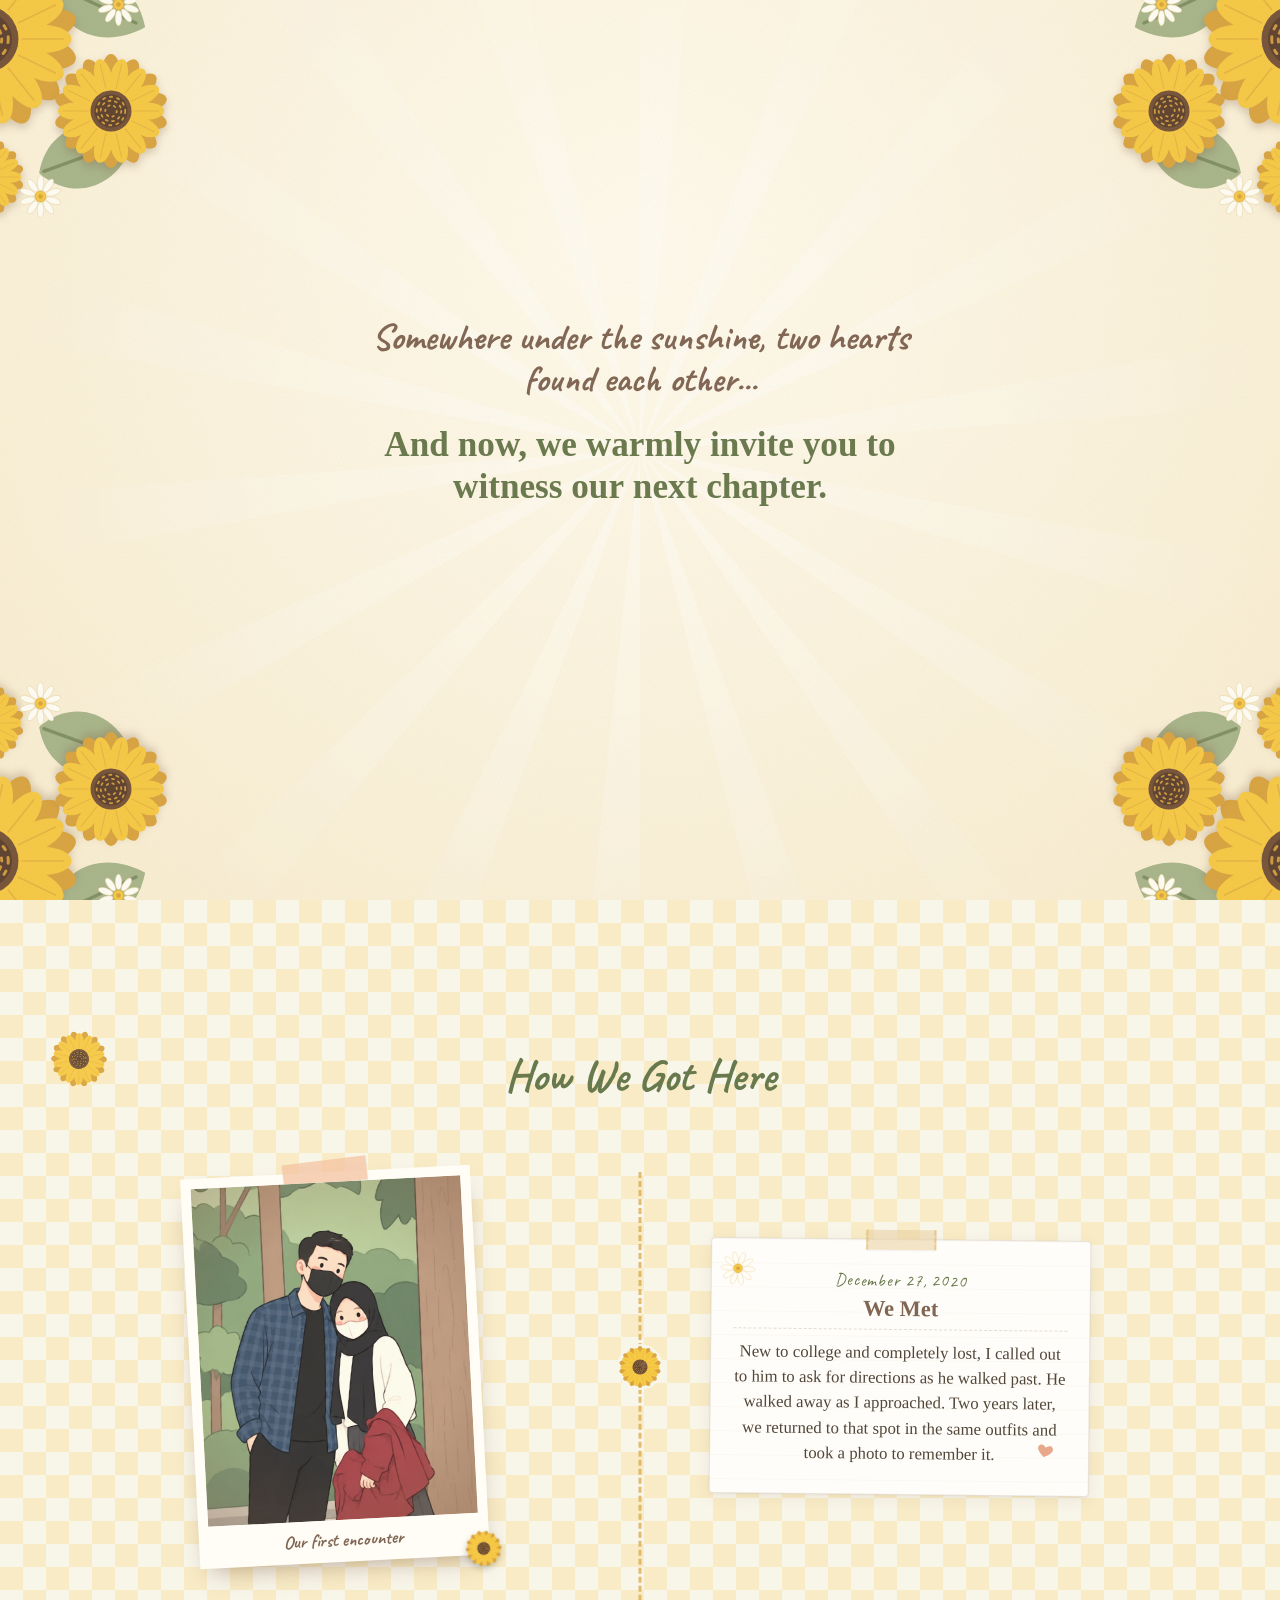
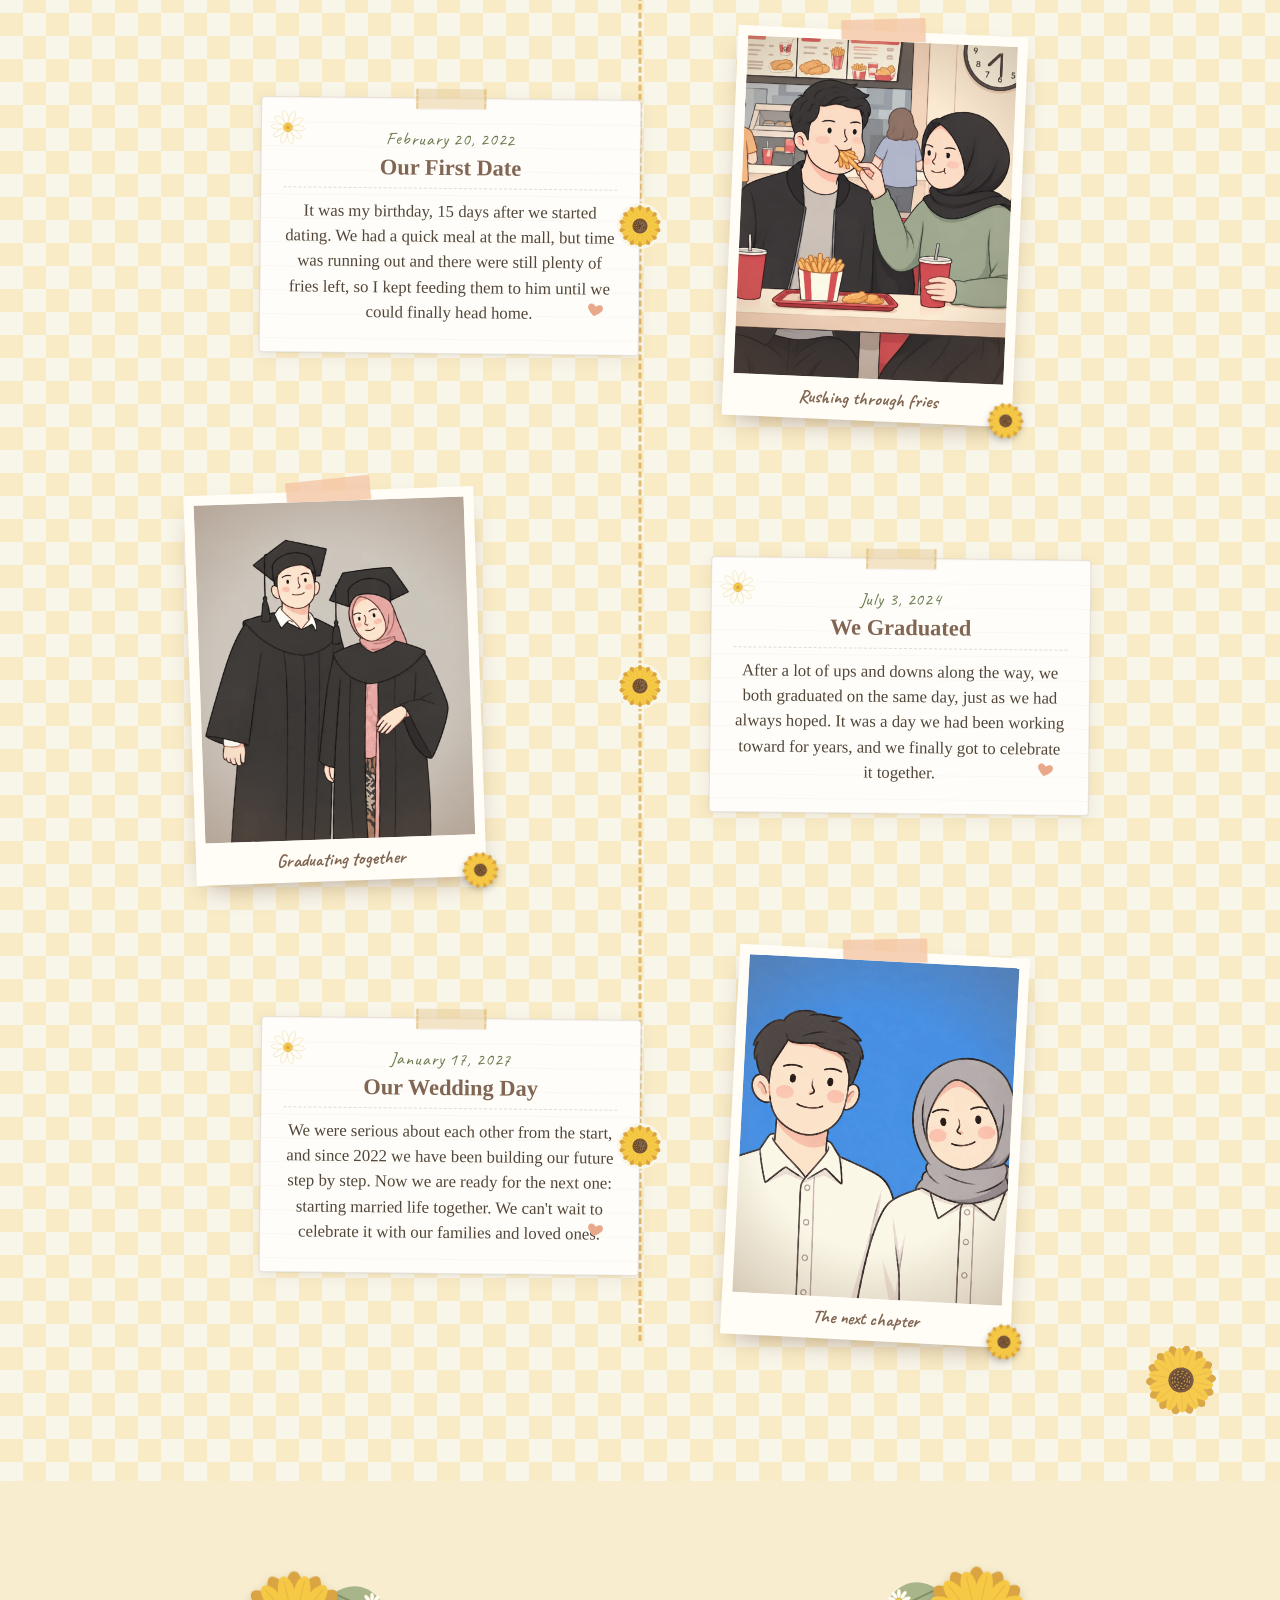
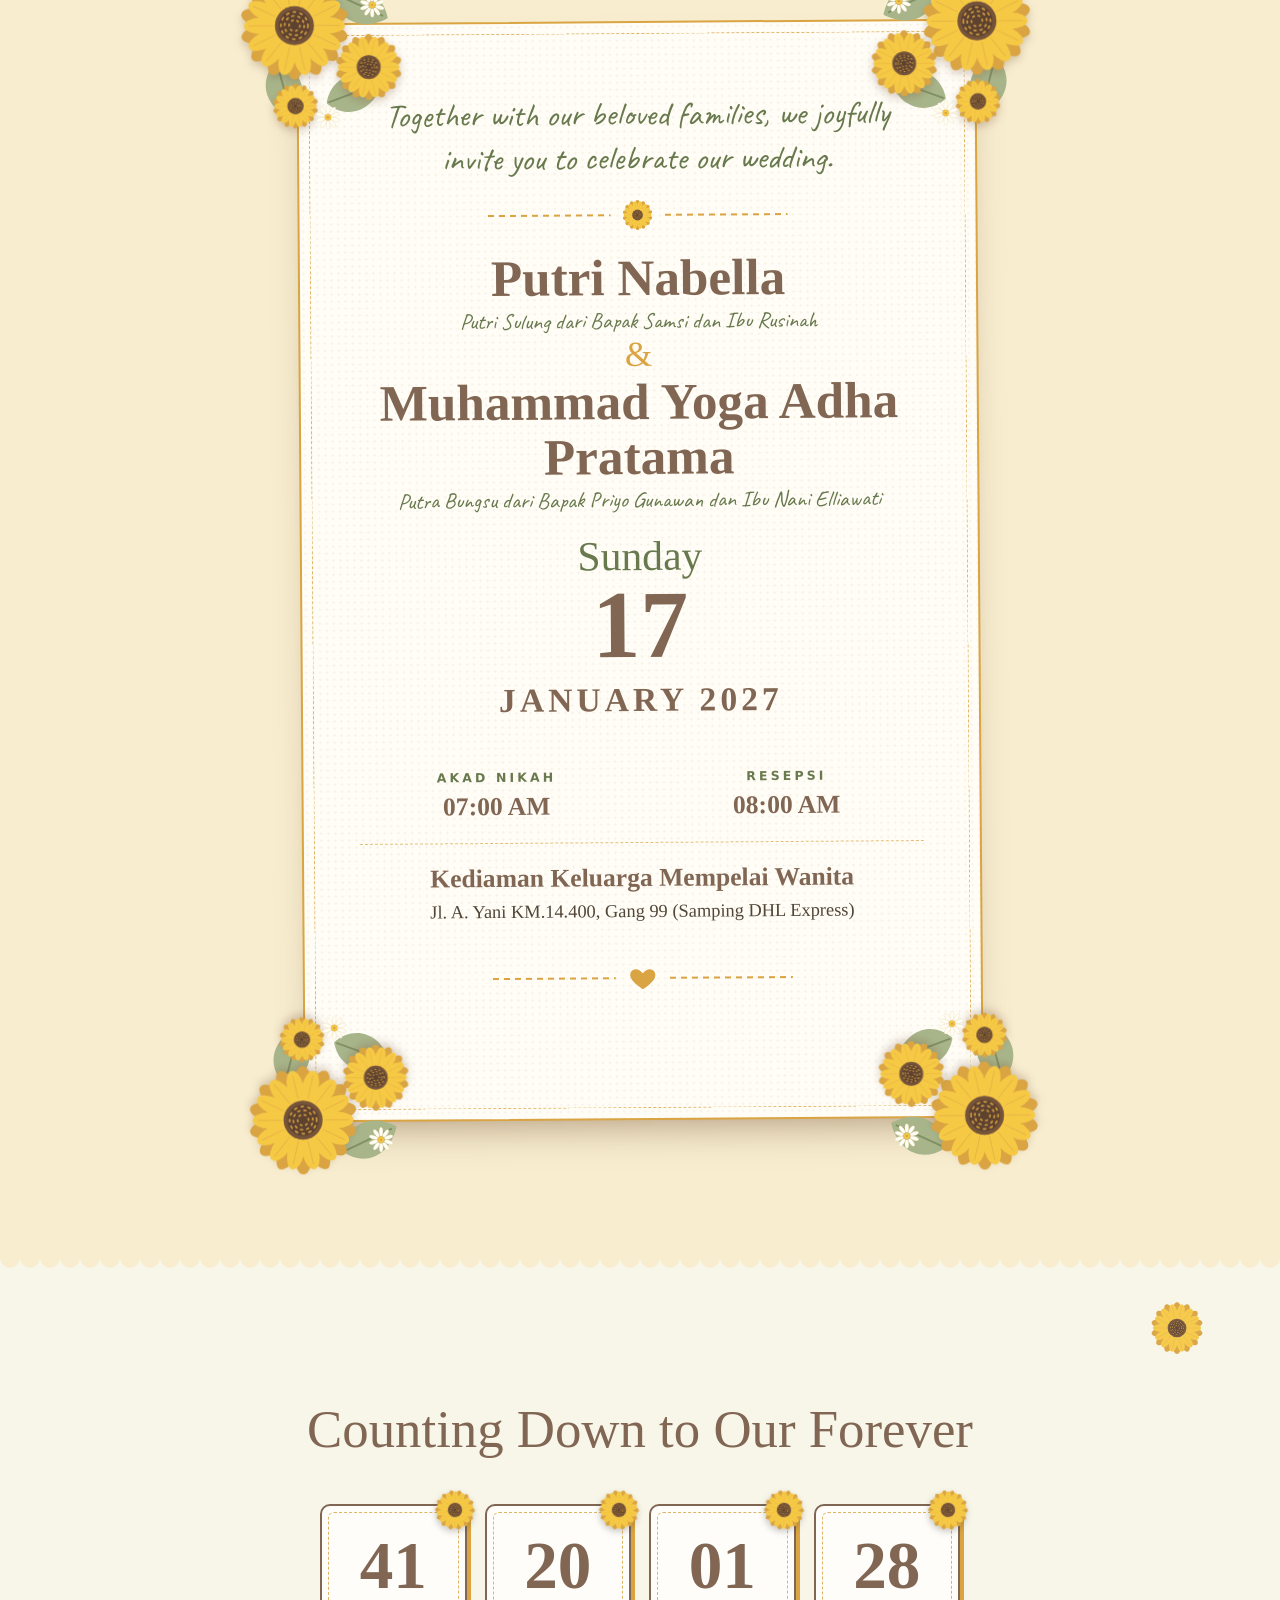
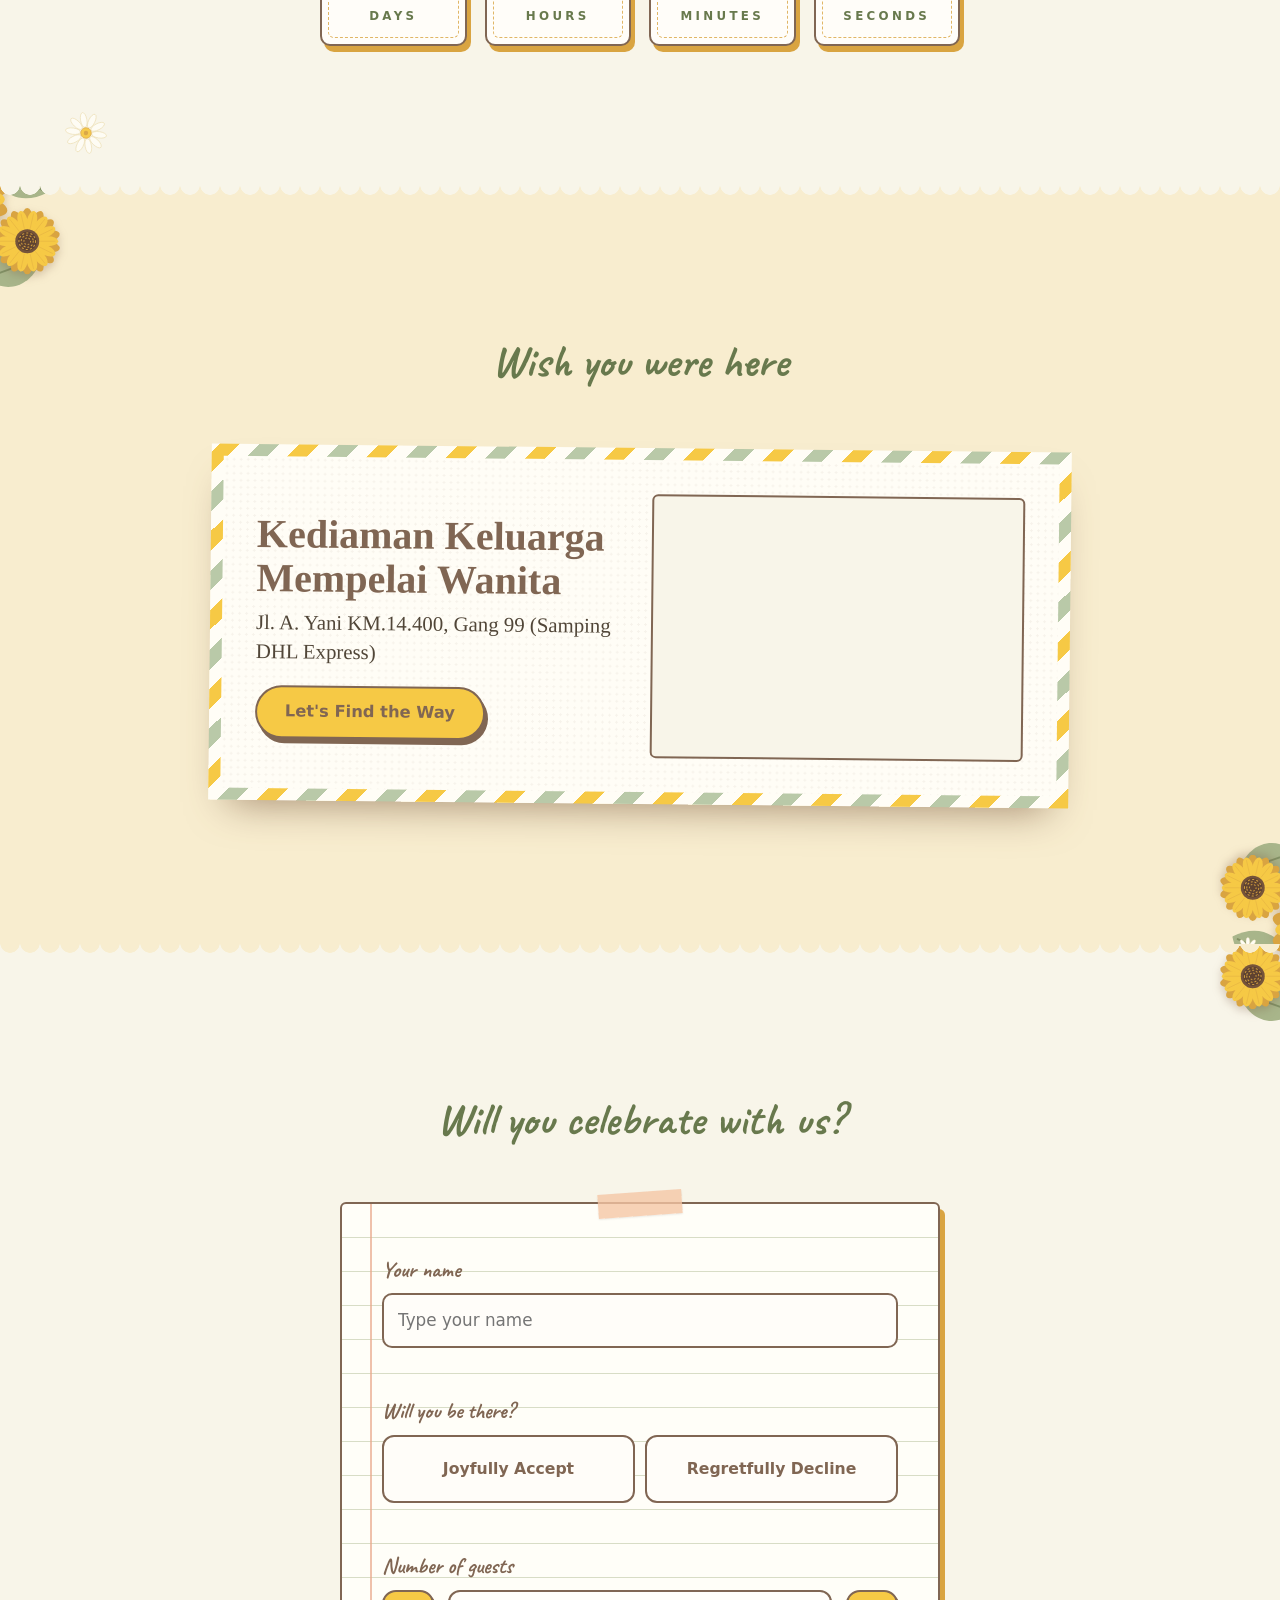
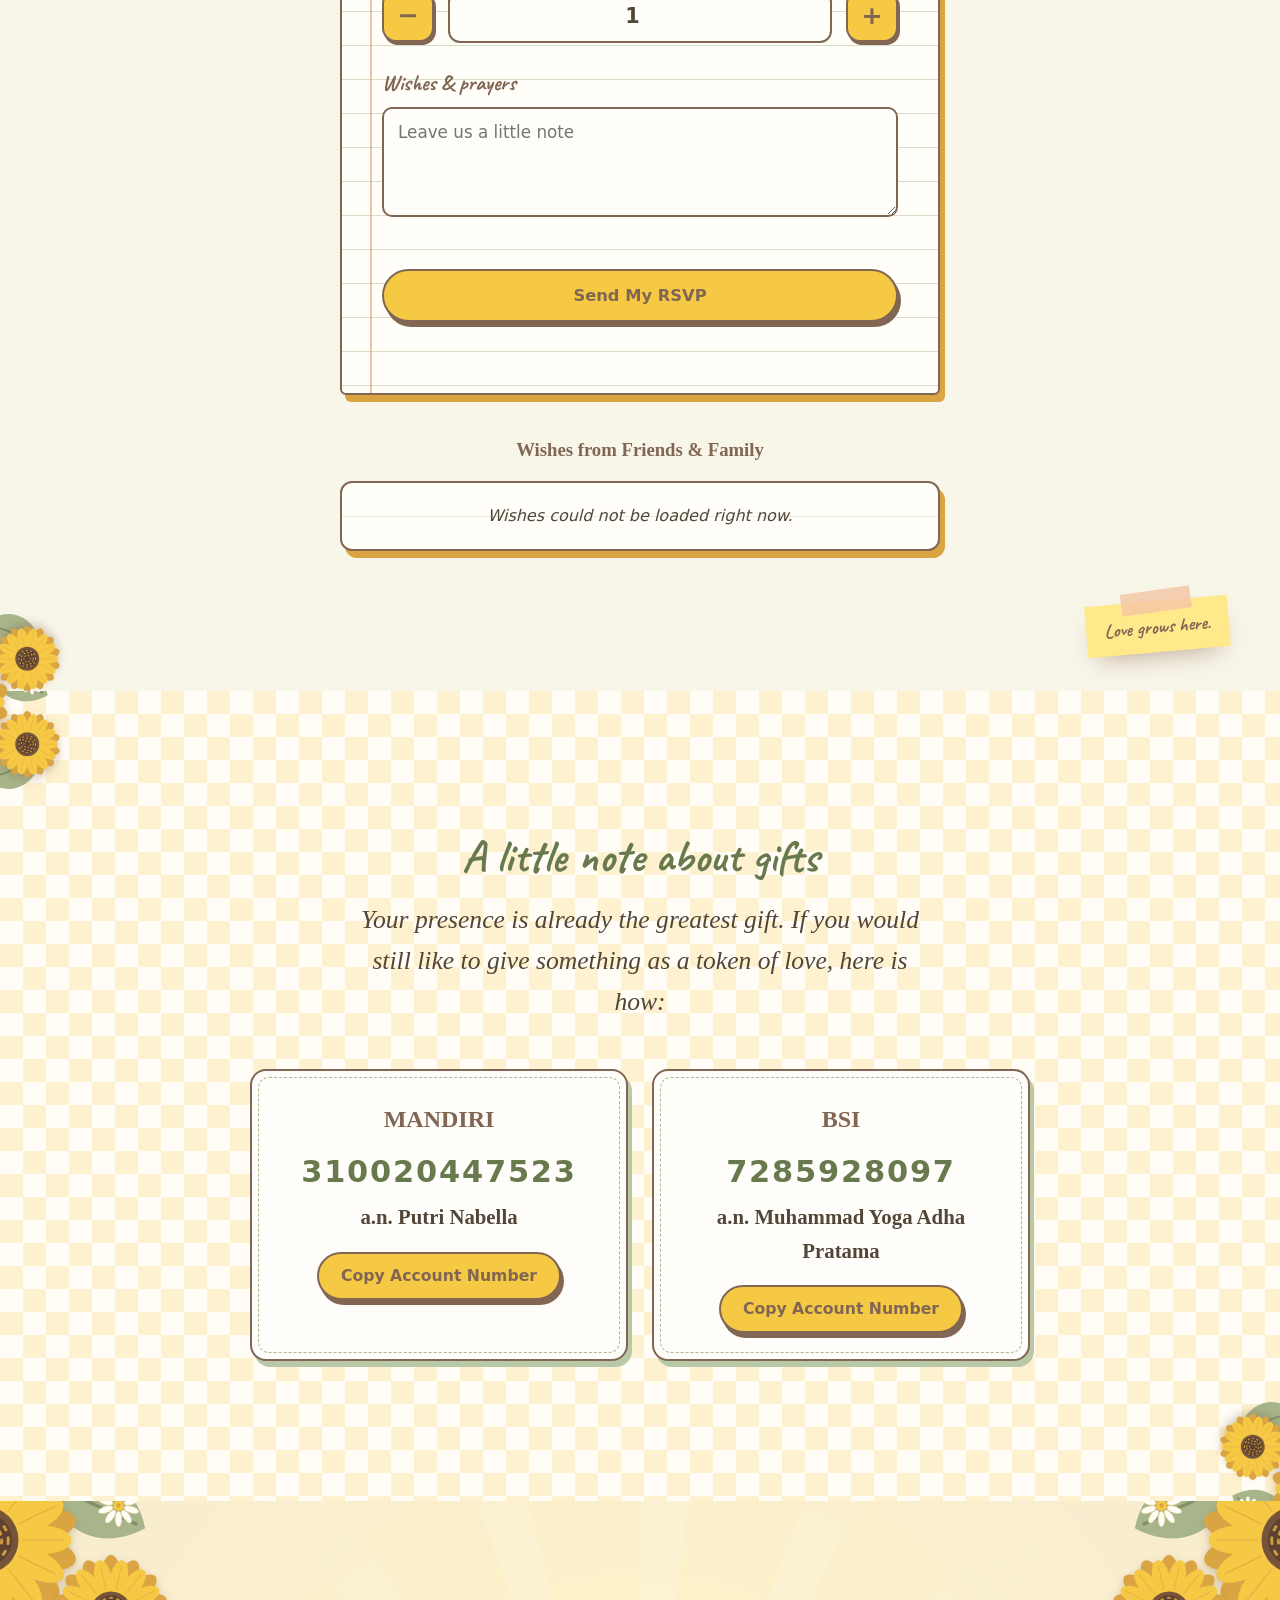
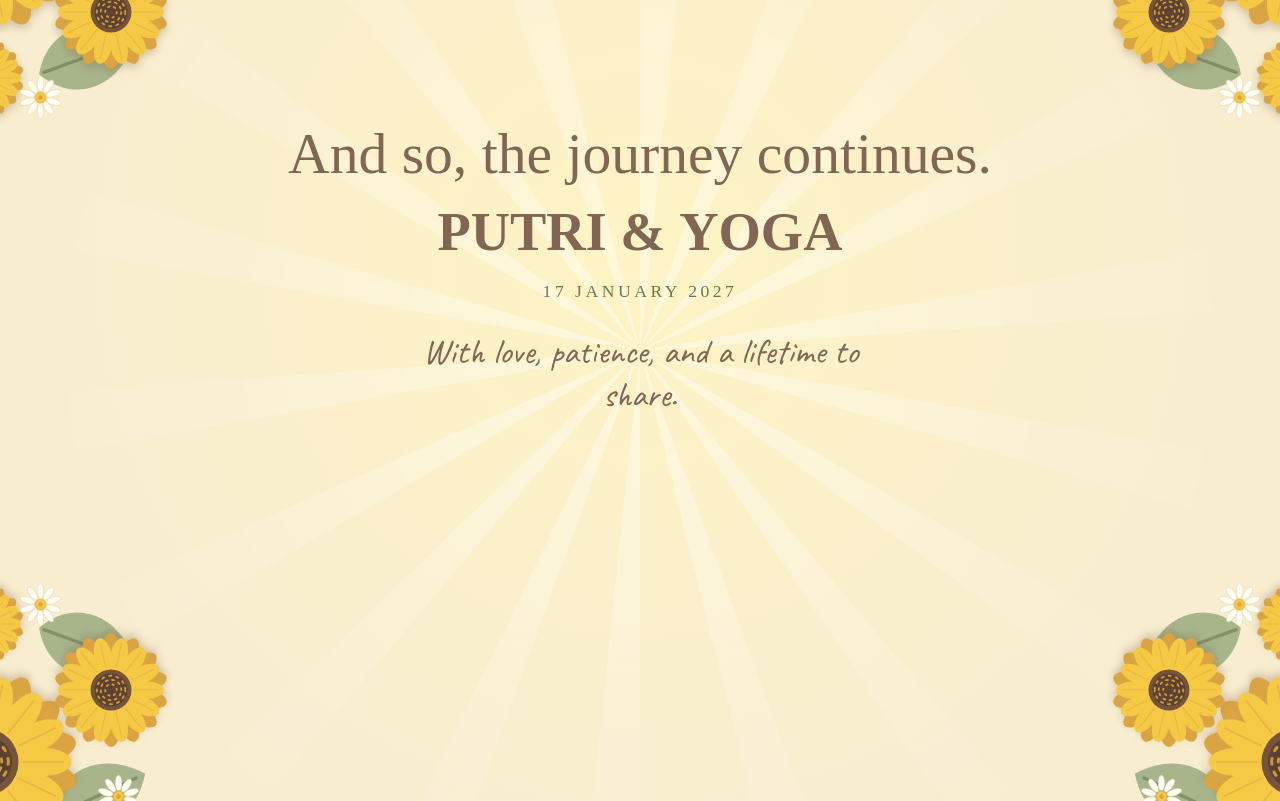
==== commit a2cc5752: "fix: side domain for anyone" ====
--- a/index.html
+++ b/index.html
@@ -33,6 +33,12 @@
     <meta property="og:image:height" content="630" />
     <link rel="preconnect" href="https://fonts.googleapis.com" />
     <link rel="preconnect" href="https://fonts.gstatic.com" crossorigin />
+    <link rel="preconnect" href="https://script.google.com" crossorigin />
+    <link
+      rel="preconnect"
+      href="https://script.googleusercontent.com"
+      crossorigin
+    />
     <link
       href="https://fonts.googleapis.com/css2?family=Caveat:wght@500;700&family=Cormorant+Garamond:ital,wght@0,500;0,600;0,700;1,500;1,600&family=DM+Sans:wght@400;500;700&family=Dancing+Script:wght@600;700&family=Playfair+Display:ital,wght@0,500;0,700;1,500&display=swap"
       rel="stylesheet"
@@ -152,26 +158,9 @@
           Somewhere under the sunshine, two hearts found each other...
         </p>
 
-        <!-- The envelope wrapper was deleted from here -->
-
         <p class="intro-line l2 script words" id="introL2">
           And now, we warmly invite you to witness our next chapter.
         </p>
-        <div class="intro-guest-box" style="margin: 15px 0">
-          <p style="font-size: 0.95rem; margin-bottom: 4px; opacity: 0.8">
-            Special Invitation for
-          </p>
-          <h2
-            id="introGuestName"
-            style="
-              font-family: var(--f-hand);
-              font-size: 1.8rem;
-              color: var(--brown);
-            "
-          >
-            Beloved Guest
-          </h2>
-        </div>
         <button class="btn" id="openBtn" type="button">Open Invitation</button>
       </div>
     </div>
@@ -232,11 +221,10 @@
 
         <!-- <div class="sticky s1 reveal">Our sweetest chapter.</div> -->
         <div class="wrap">
-          <span class="kicker reveal">How Our Story Bloomed</span>
+          <span class="kicker reveal">How We Got Here</span>
           <!-- <h2 class="h2 words" data-words>How Our Story Bloomed</h2> -->
           <!-- <p class="lead words" data-words>
-            Every step we've taken together has brought us to this moment,
-            knowing our hearts belong to one another.
+            From a wrong turn on campus to our wedding day.
           </p> -->
           <div class="timeline" id="timeline"></div>
         </div>
@@ -316,7 +304,7 @@
                 <span class="write">Love grows here.</span>
               </p>
             </div>
-            <div class="sticky s2">Forever &amp;<br />Always.</div>
+            <!-- <div class="sticky s2">Forever &amp;<br />Always.</div> -->
           </div>
         </div>
       </section>
@@ -417,7 +405,7 @@
             </svg> -->
             <div class="pc-in paper">
               <div class="pc-msg">
-                <div class="hand">Where we will be</div>
+                <!-- <div class="hand">Where we will be</div> -->
                 <h3 data-bind="venue.name">[VENUE NAME]</h3>
                 <p data-bind="venue.address">[FULL VENUE ADDRESS]</p>
                 <a
@@ -532,7 +520,7 @@
               Script.
             </div>
             <form id="rsvpForm" novalidate>
-              <!-- Nama Tamu (Read Only & Otomatis dari URL ?to=...) -->
+              <!-- Guest name (typed by the guest) -->
               <div class="field">
                 <label for="gName">Your name</label>
                 <input
@@ -540,13 +528,9 @@
                   id="gName"
                   name="guestName"
                   type="text"
-                  readonly
-                  style="
-                    width: 100%;
-                    background-color: rgba(0, 0, 0, 0.03);
-                    cursor: not-allowed;
-                  "
-                  placeholder="Guest name"
+                  autocomplete="name"
+                  maxlength="80"
+                  placeholder="Type your name"
                   required
                 />
                 <span class="err" id="errName" role="alert"></span>
@@ -610,26 +594,18 @@
                 </div>
               </div>
 
-              <!-- Catatan / Wishes (Wajib Diisi) -->
+              <!-- Wishes (optional) -->
               <div class="field" style="width: 100%">
-                <label for="gWishes"
-                  >Wishes &amp; prayers
-                  <style style="color: var(--burg, #8b3a3a)">
-                    *
-                  </style></label
-                >
+                <label for="gWishes">Wishes &amp; prayers</label>
                 <textarea
                   class="input"
                   id="gWishes"
                   name="wishes"
+                  maxlength="500"
                   placeholder="Leave us a little note"
                   style="width: 100%"
-                  required
                 ></textarea>
-                <span class="err" id="errWishes" role="alert"></span>
-              </div>
-
-              <!-- Live Preview Box -->
+              </div>
 
               <div class="form-actions" style="width: 100%">
                 <button
@@ -692,7 +668,7 @@
                   font-style: italic;
                 "
               >
-                Connecting to Google Sheet...
+                Loading wishes...
               </p>
             </div>
           </div>
--- a/style.css
+++ b/style.css
@@ -66,6 +66,28 @@
   overflow: hidden;
   height: 100svh;
 }
+/* ---------- Global lining + tabular figures ---------- */
+html {
+  font-variant-numeric: lining-nums tabular-nums;
+  font-feature-settings: "lnum", "tnum";
+}
+
+button,
+input,
+select,
+textarea {
+  font-variant-numeric: lining-nums tabular-nums;
+  font-feature-settings: "lnum", "tnum";
+}
+
+/* Pseudo-element dan teks yang diset font-family sendiri */
+*,
+*::before,
+*::after {
+  font-variant-numeric: lining-nums tabular-nums;
+  font-feature-settings: "lnum", "tnum";
+}
+
 img,
 svg {
   max-width: 100%;
@@ -2733,3 +2755,6 @@
     animation: none;
   }
 }
+.intro-line:not(.words) {
+  opacity: 0;
+}
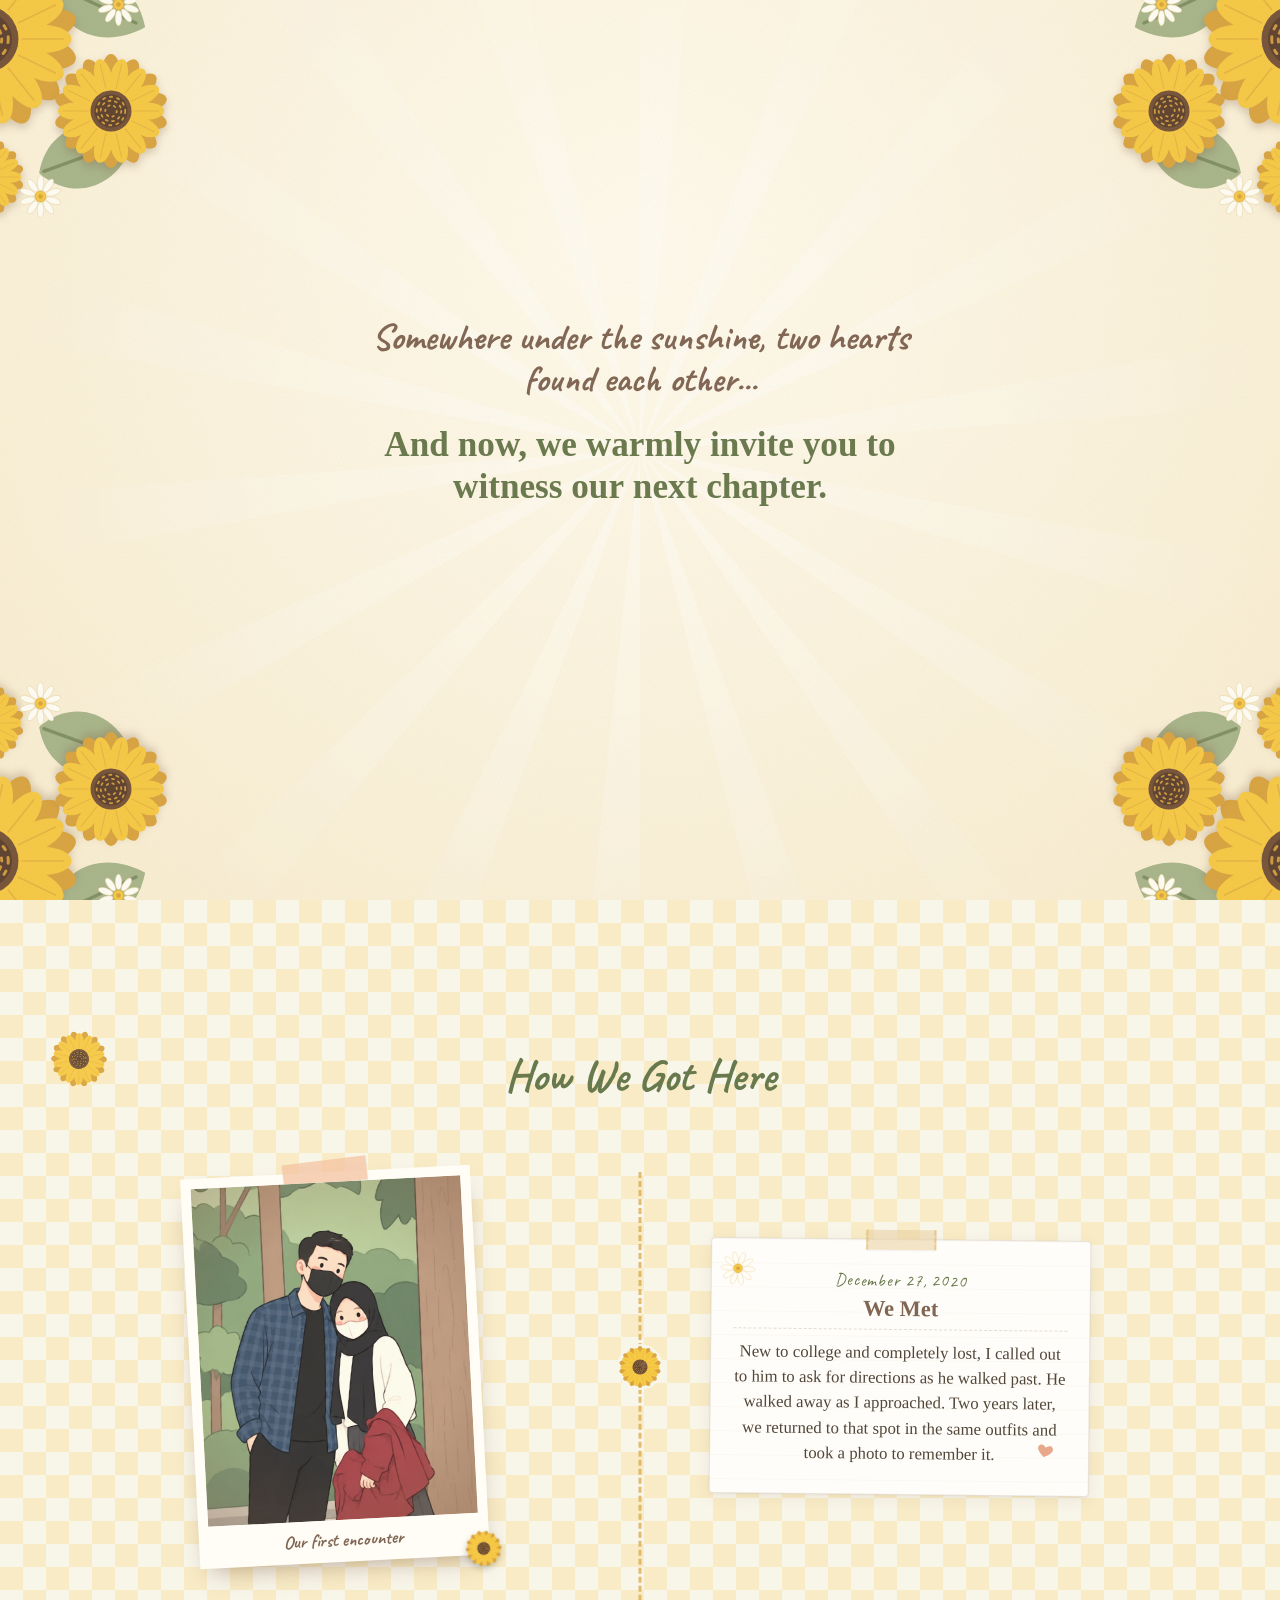
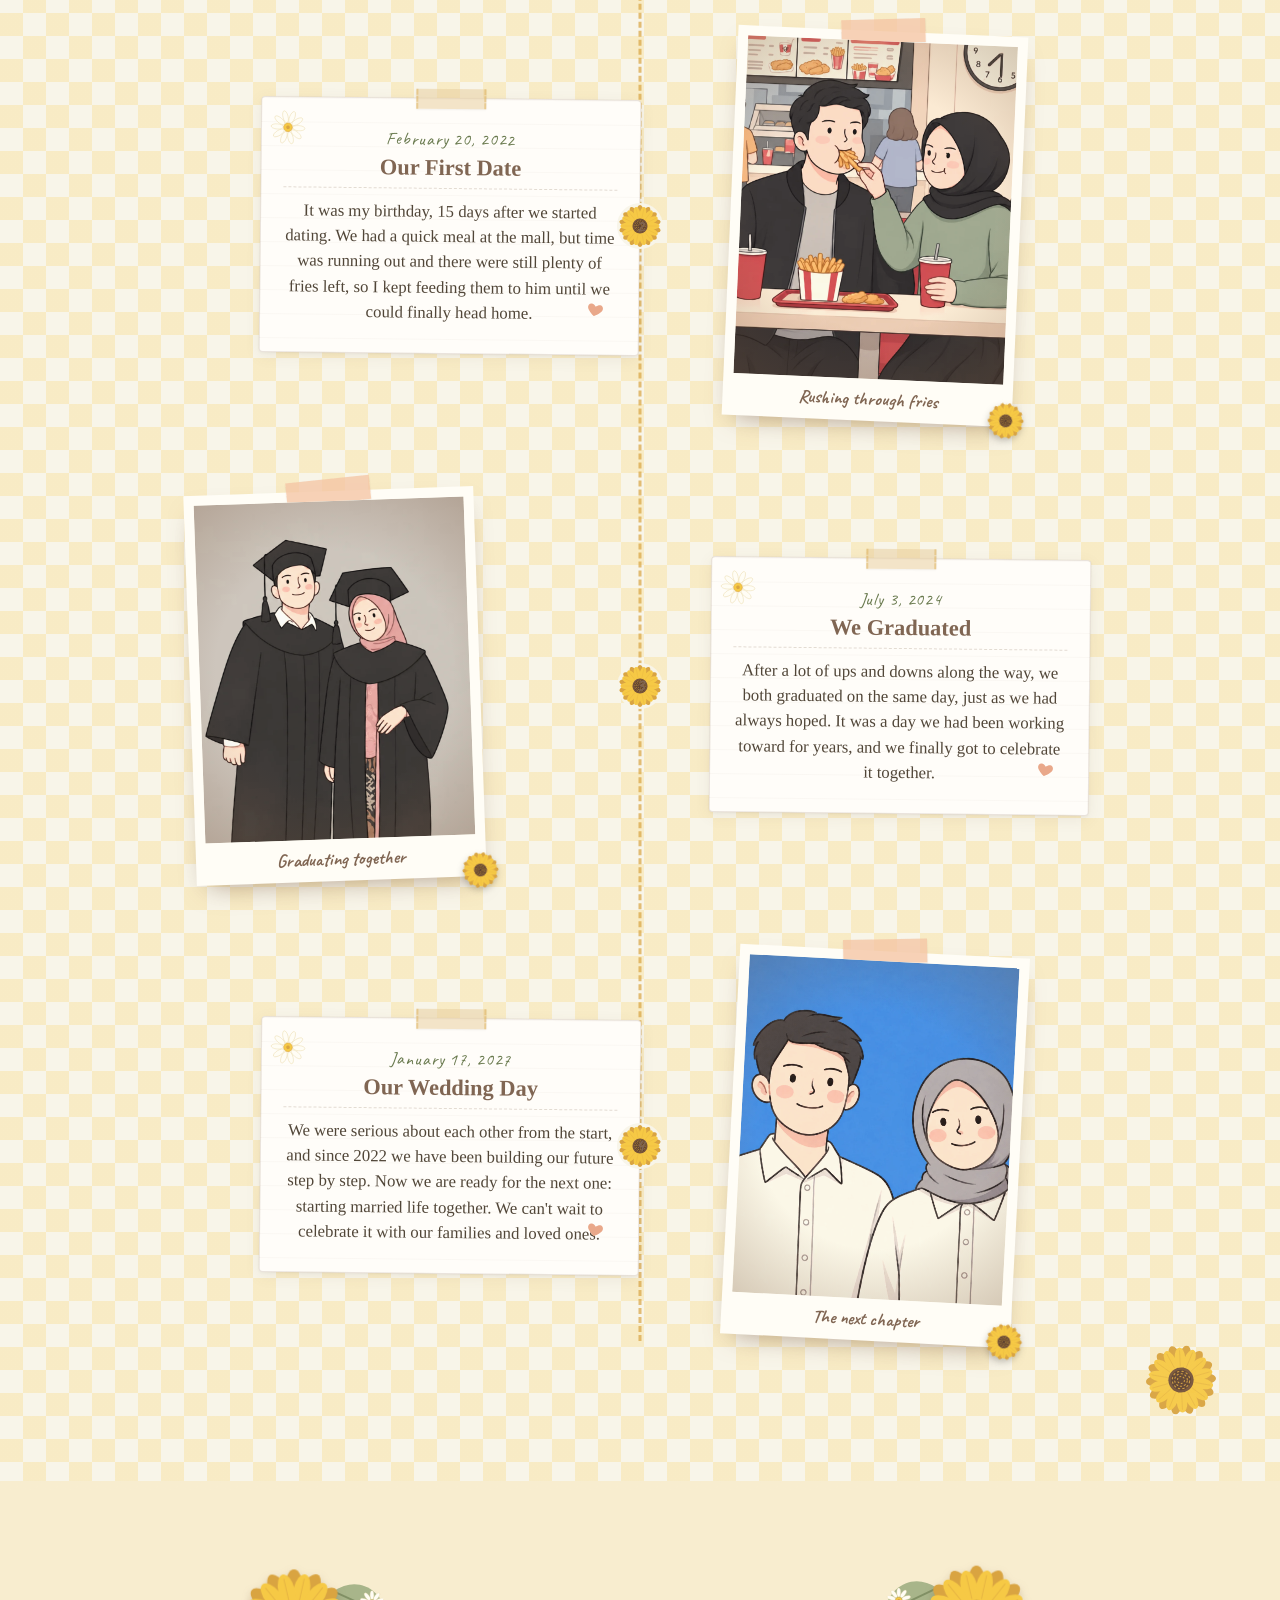
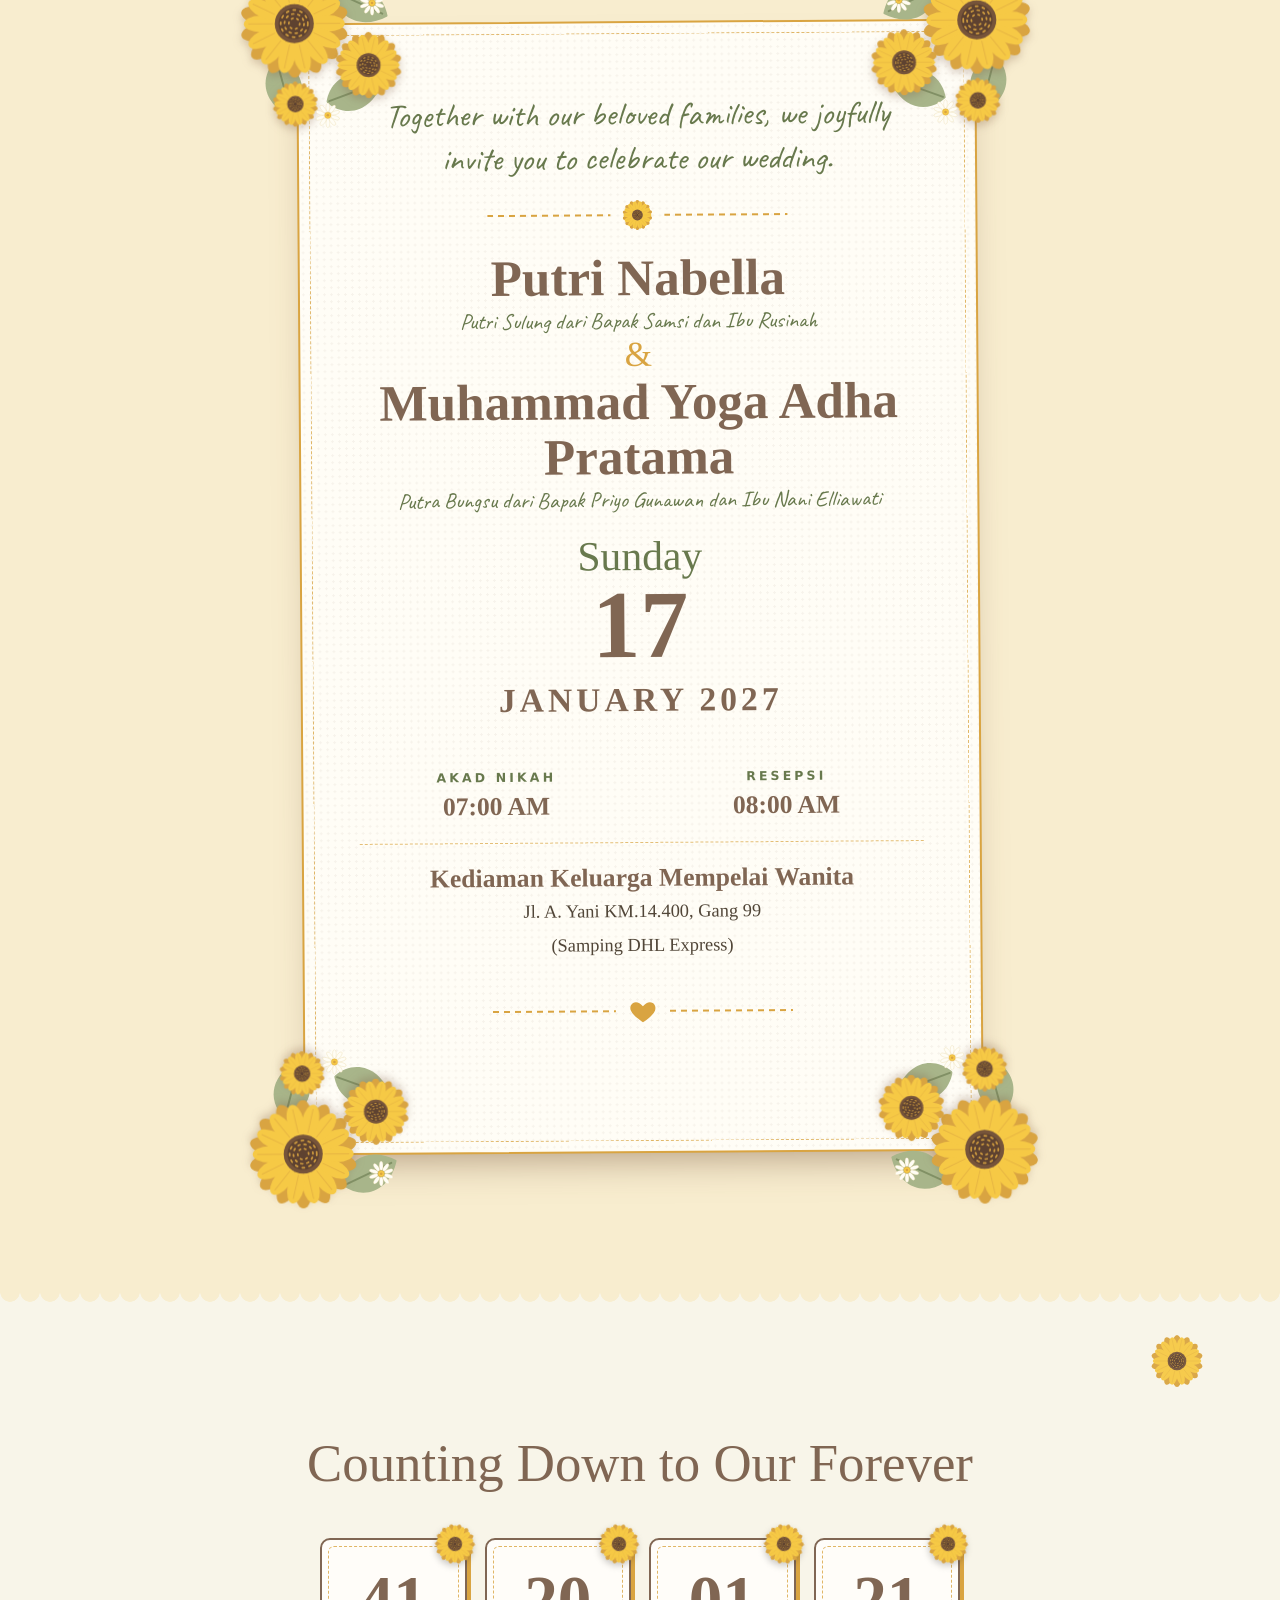
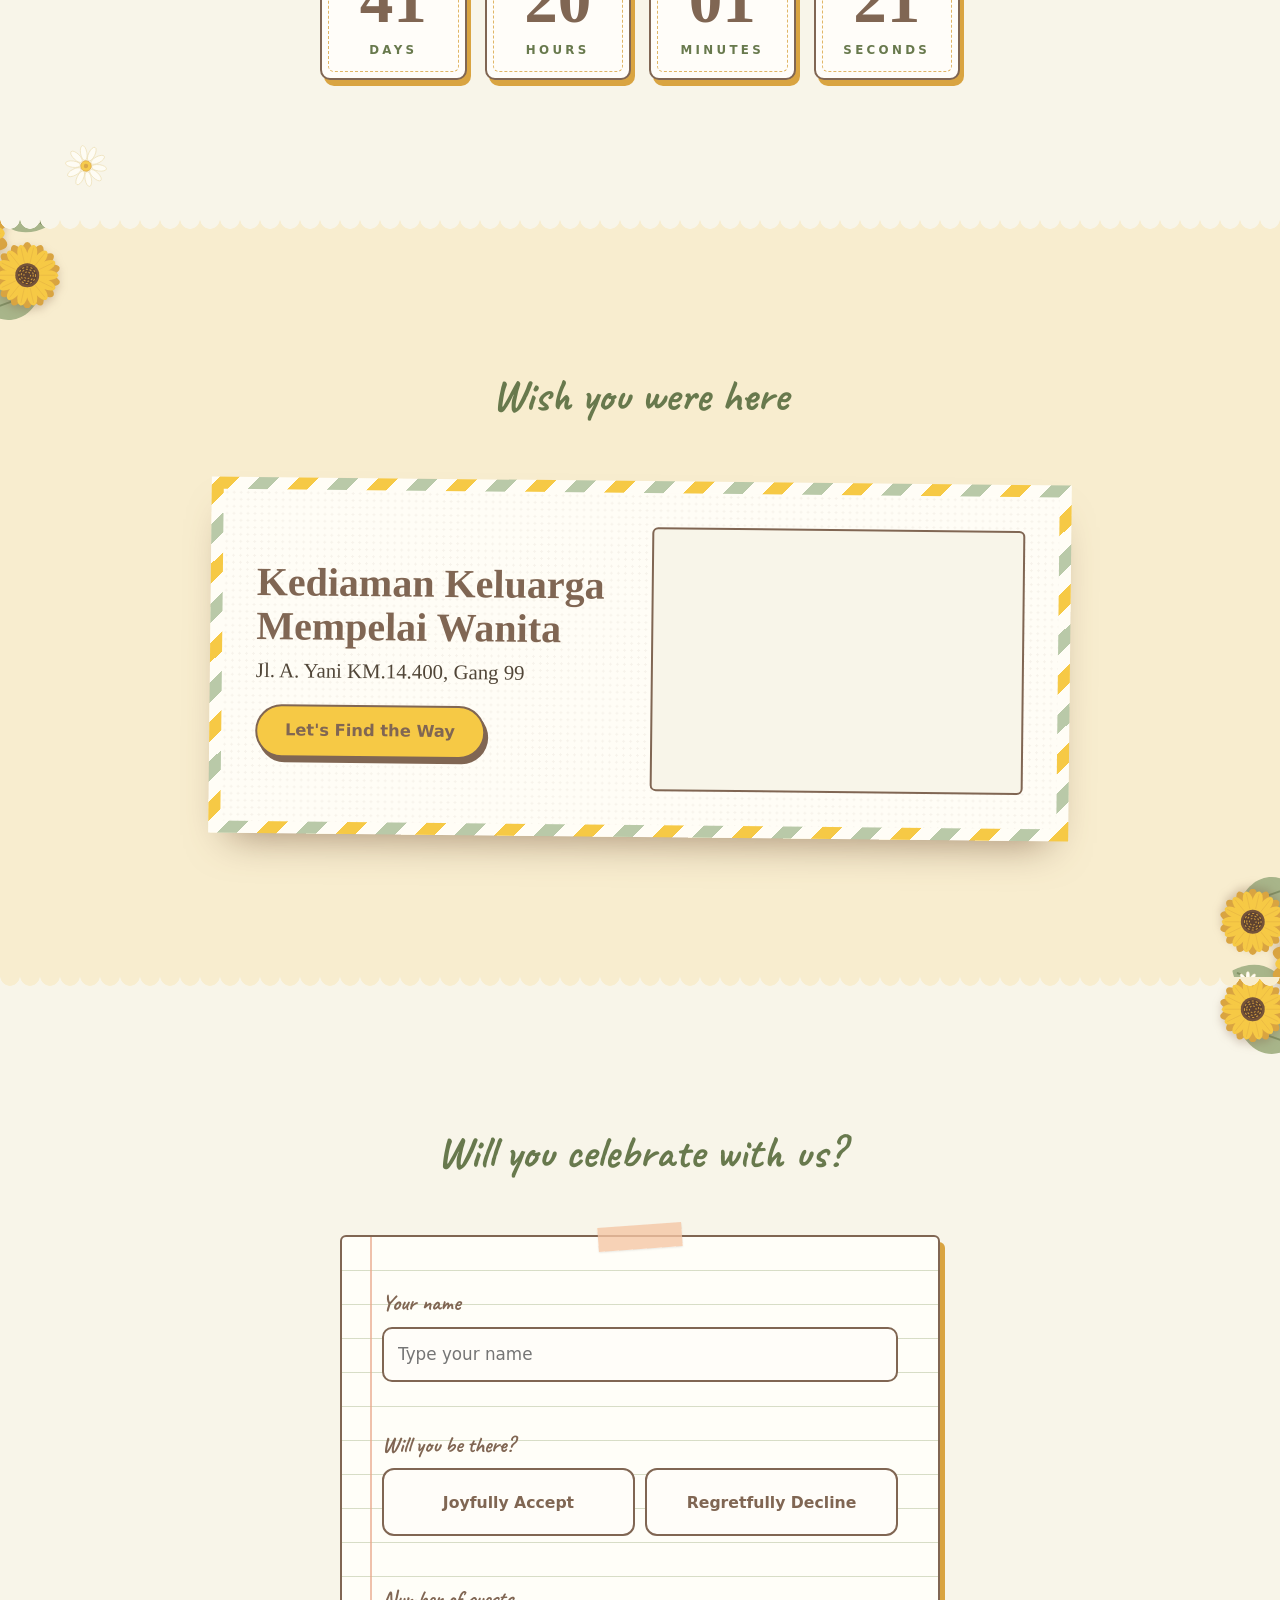
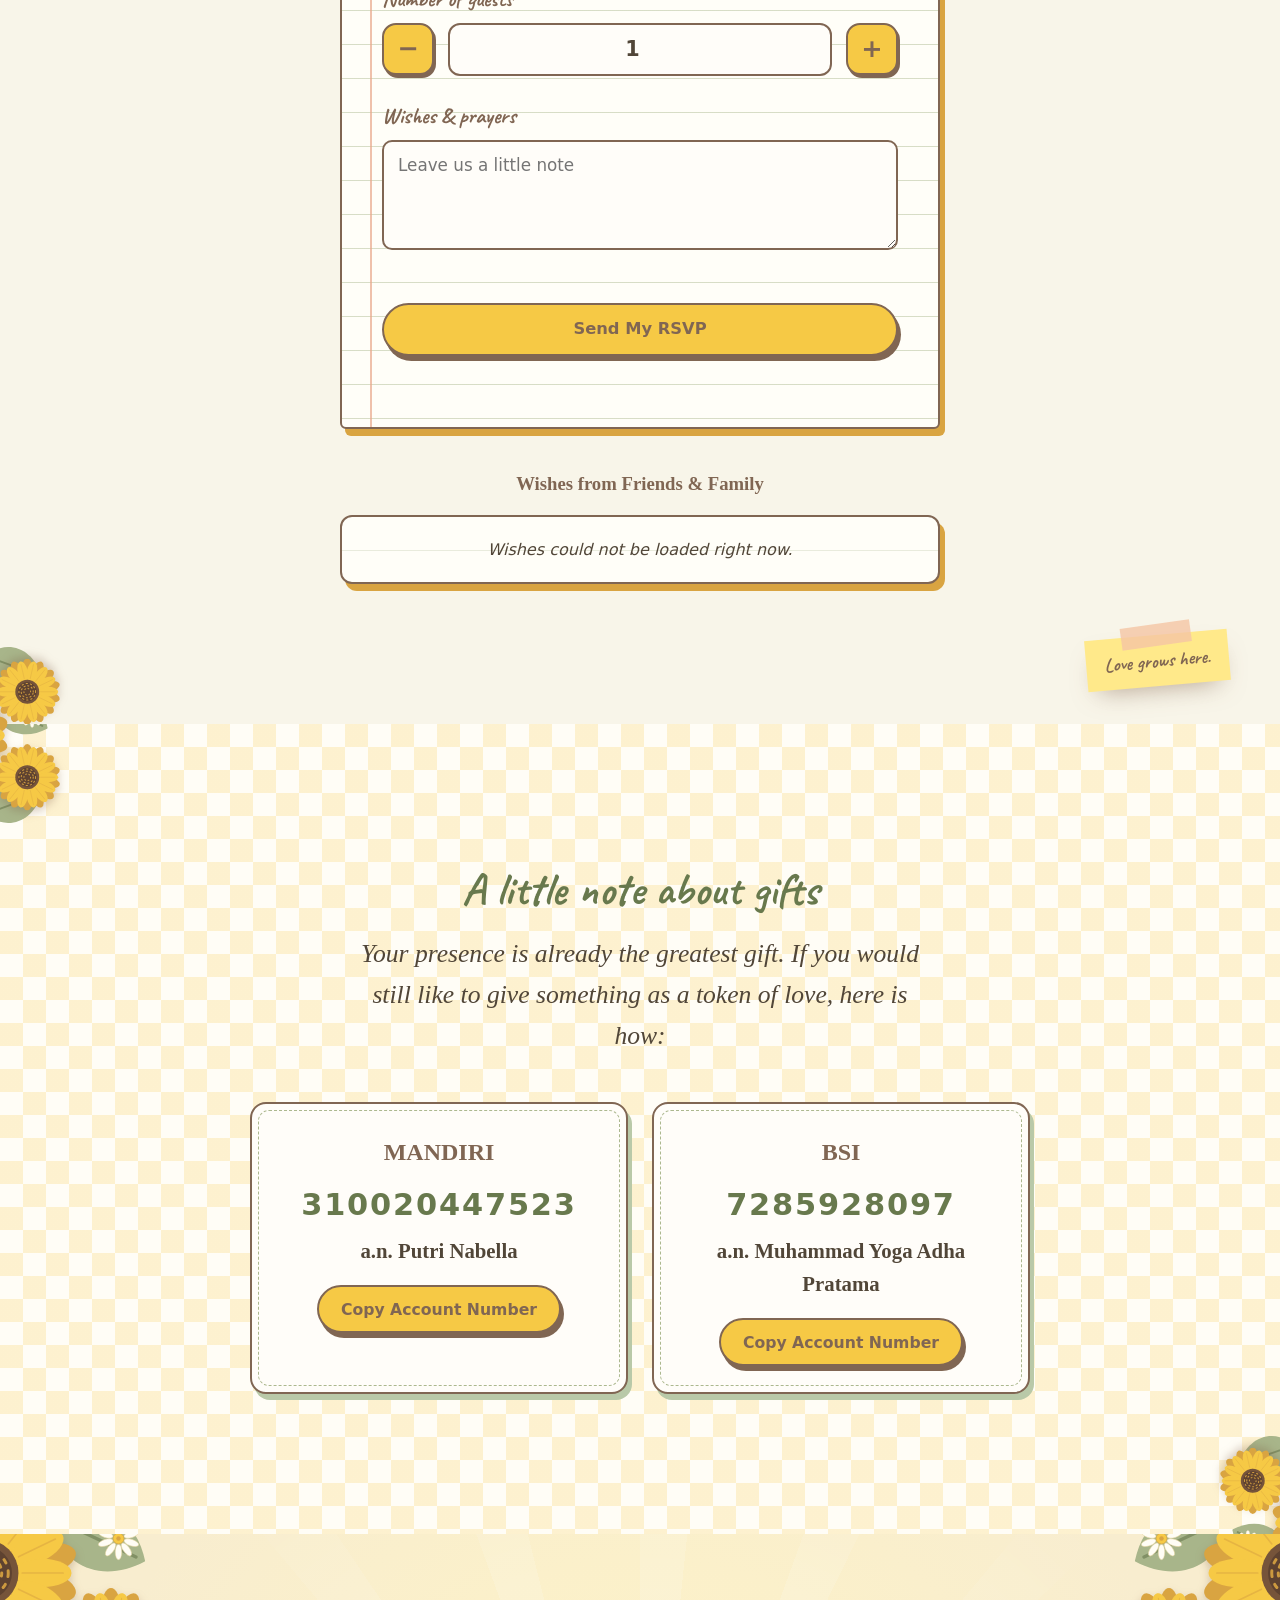
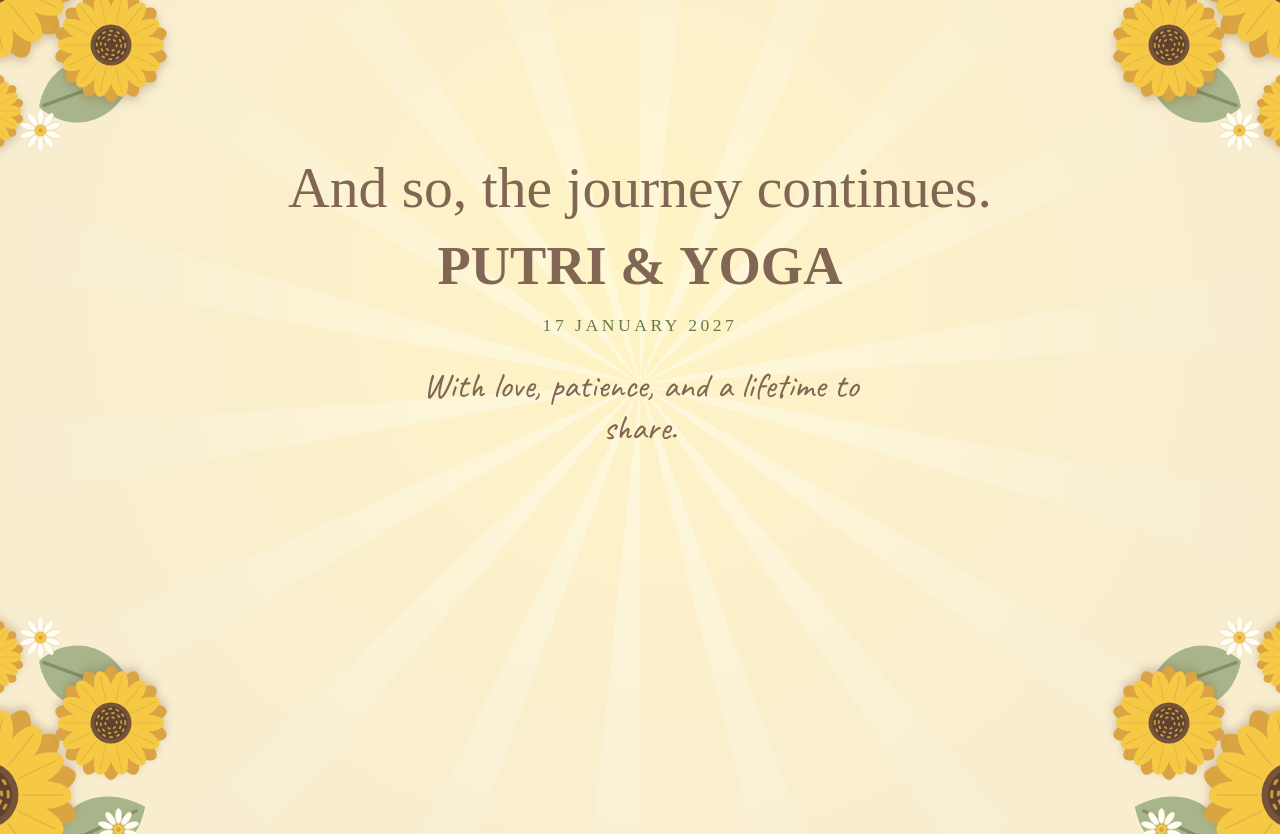
==== commit 00d568ea: "feat: fix address" ====
--- a/index.html
+++ b/index.html
@@ -293,6 +293,7 @@
                     <span class="addr" data-bind="venue.address"
                       >[FULL VENUE ADDRESS]</span
                     >
+                    <span class="addr">(Samping DHL Express) </span>
                   </div>
                 </div>
               </div>
